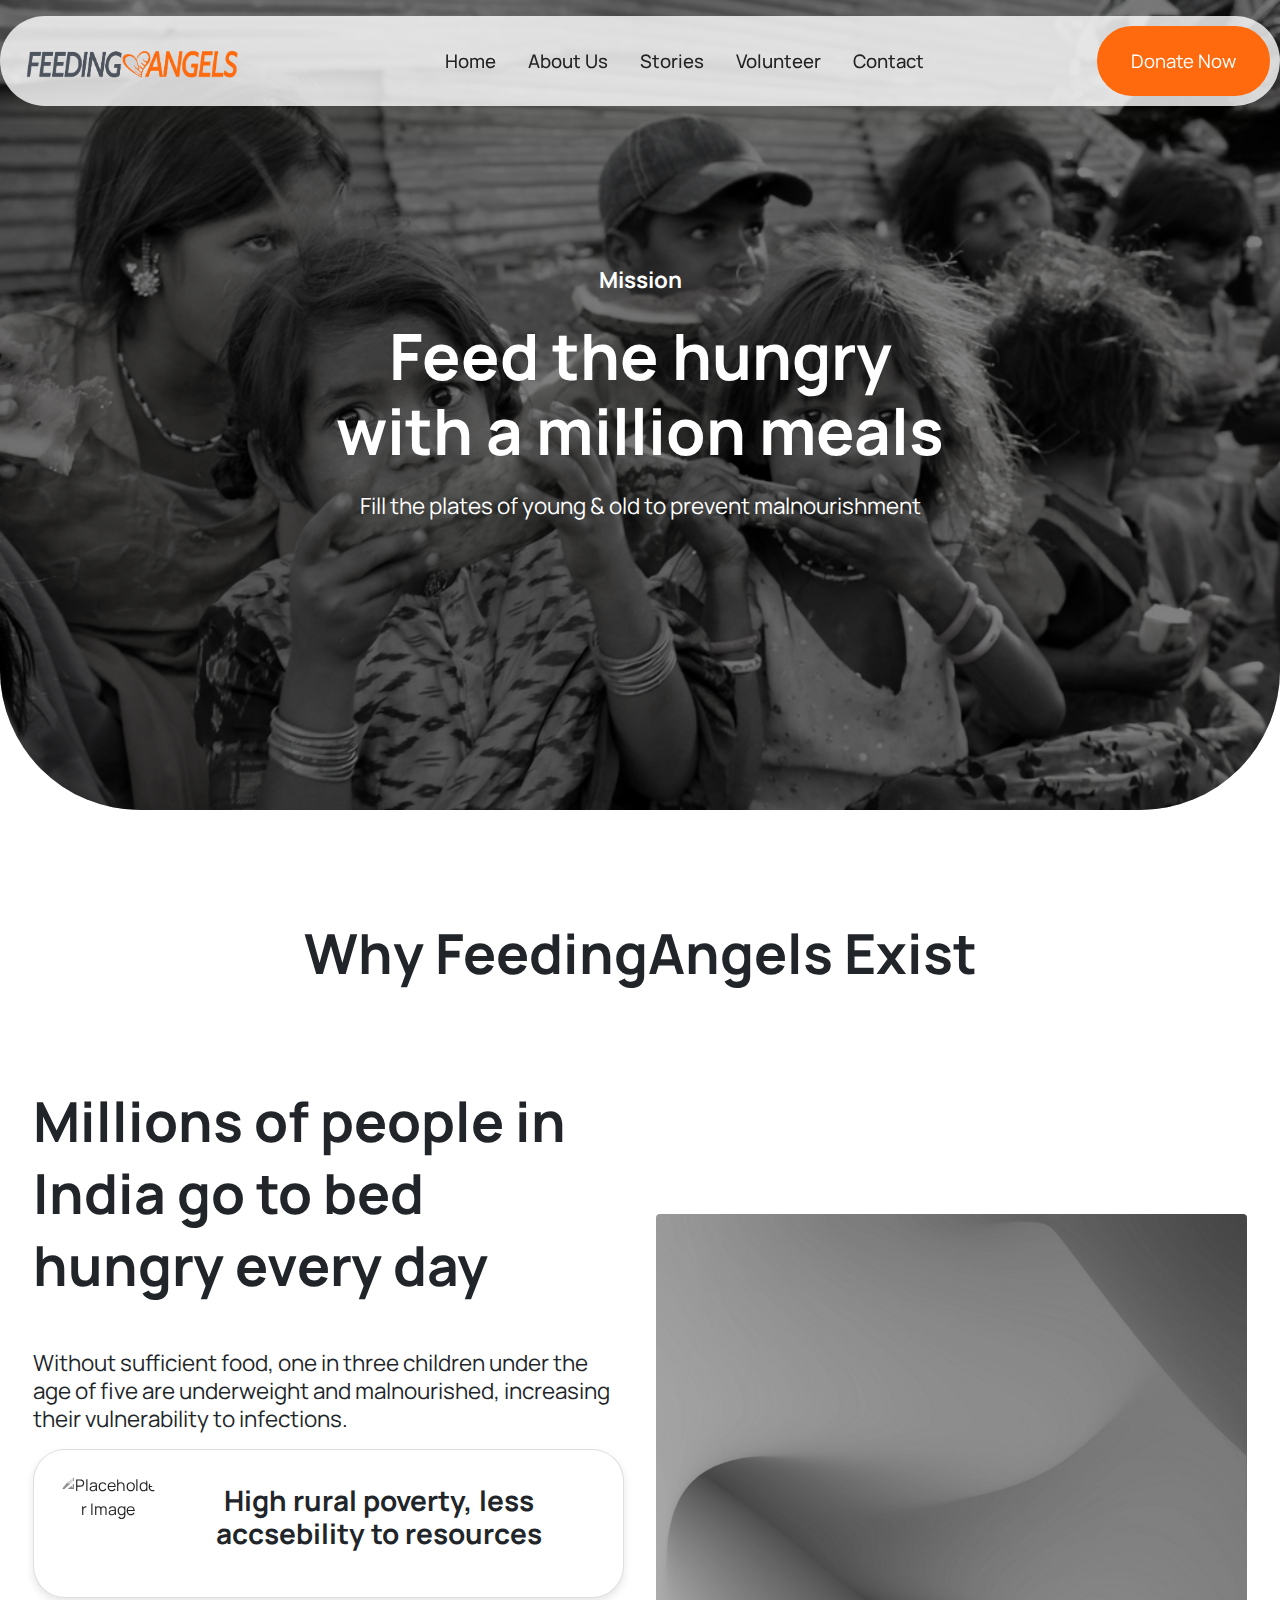
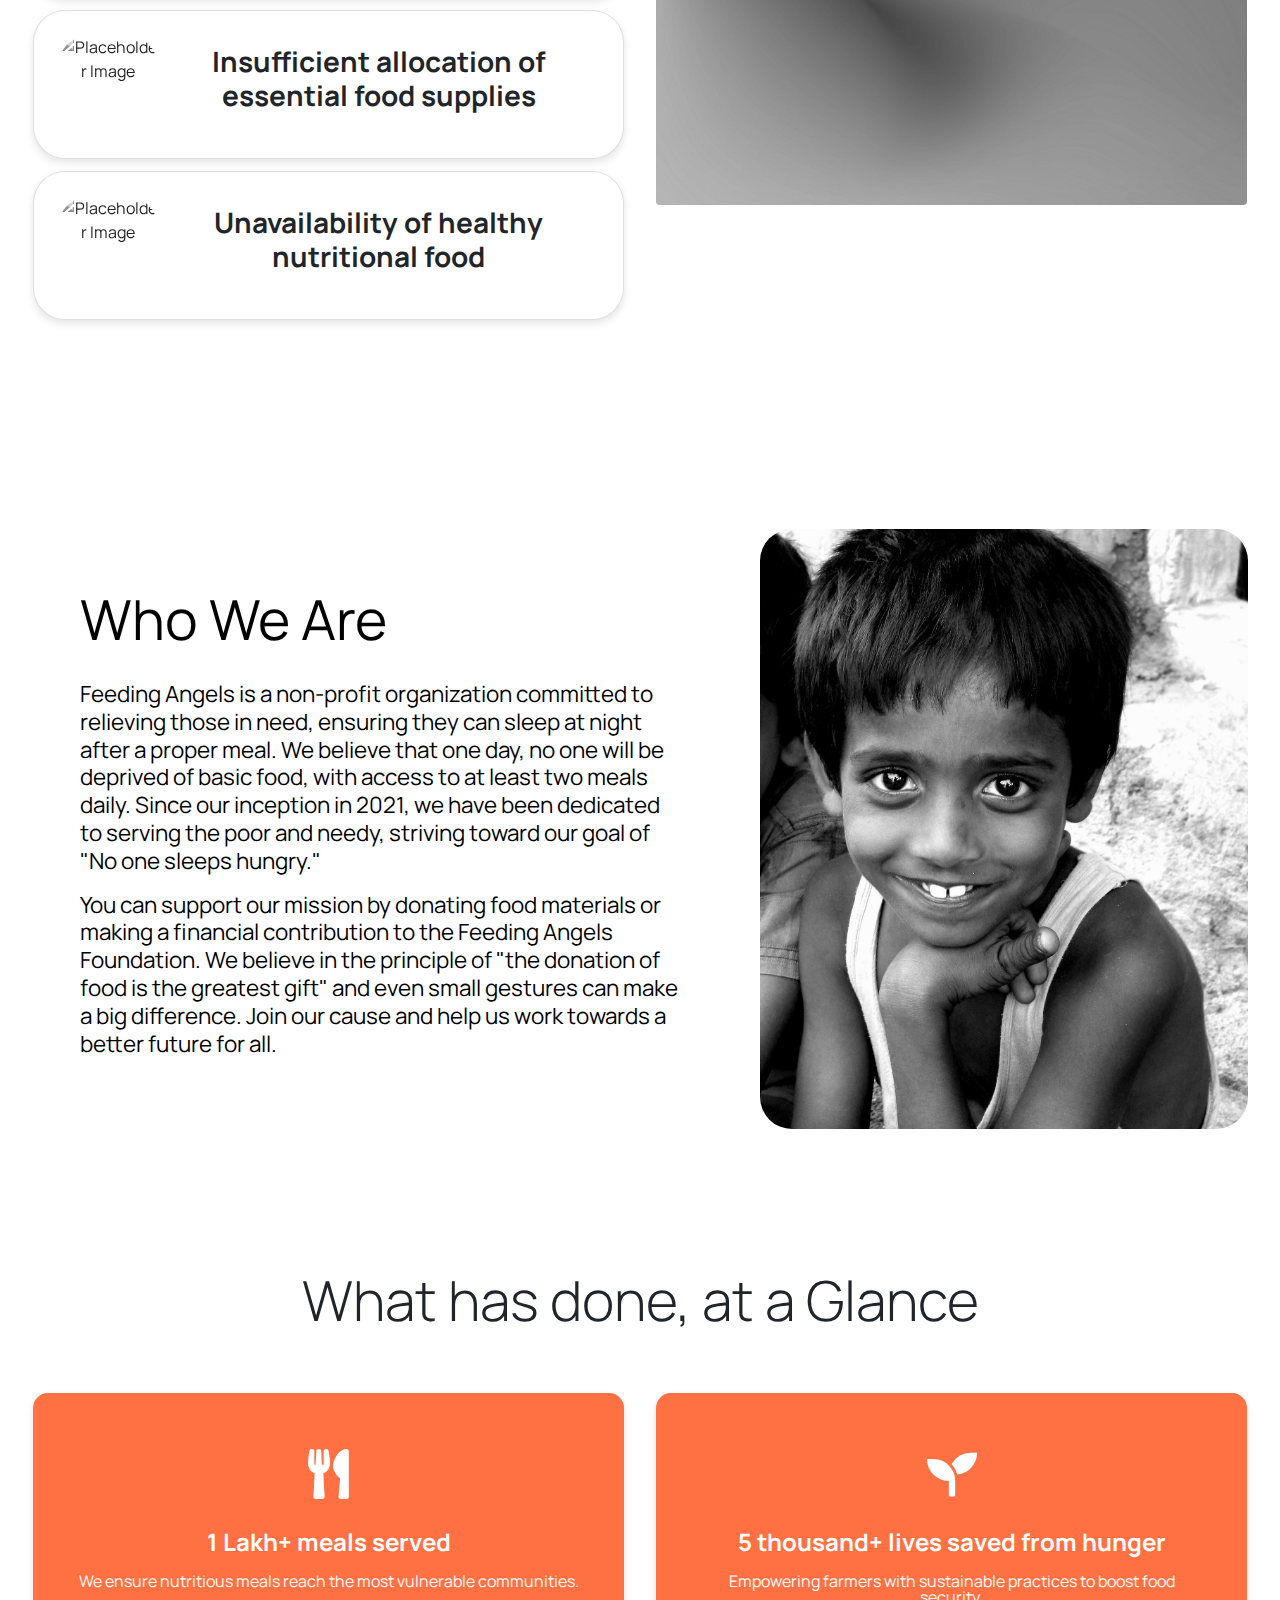
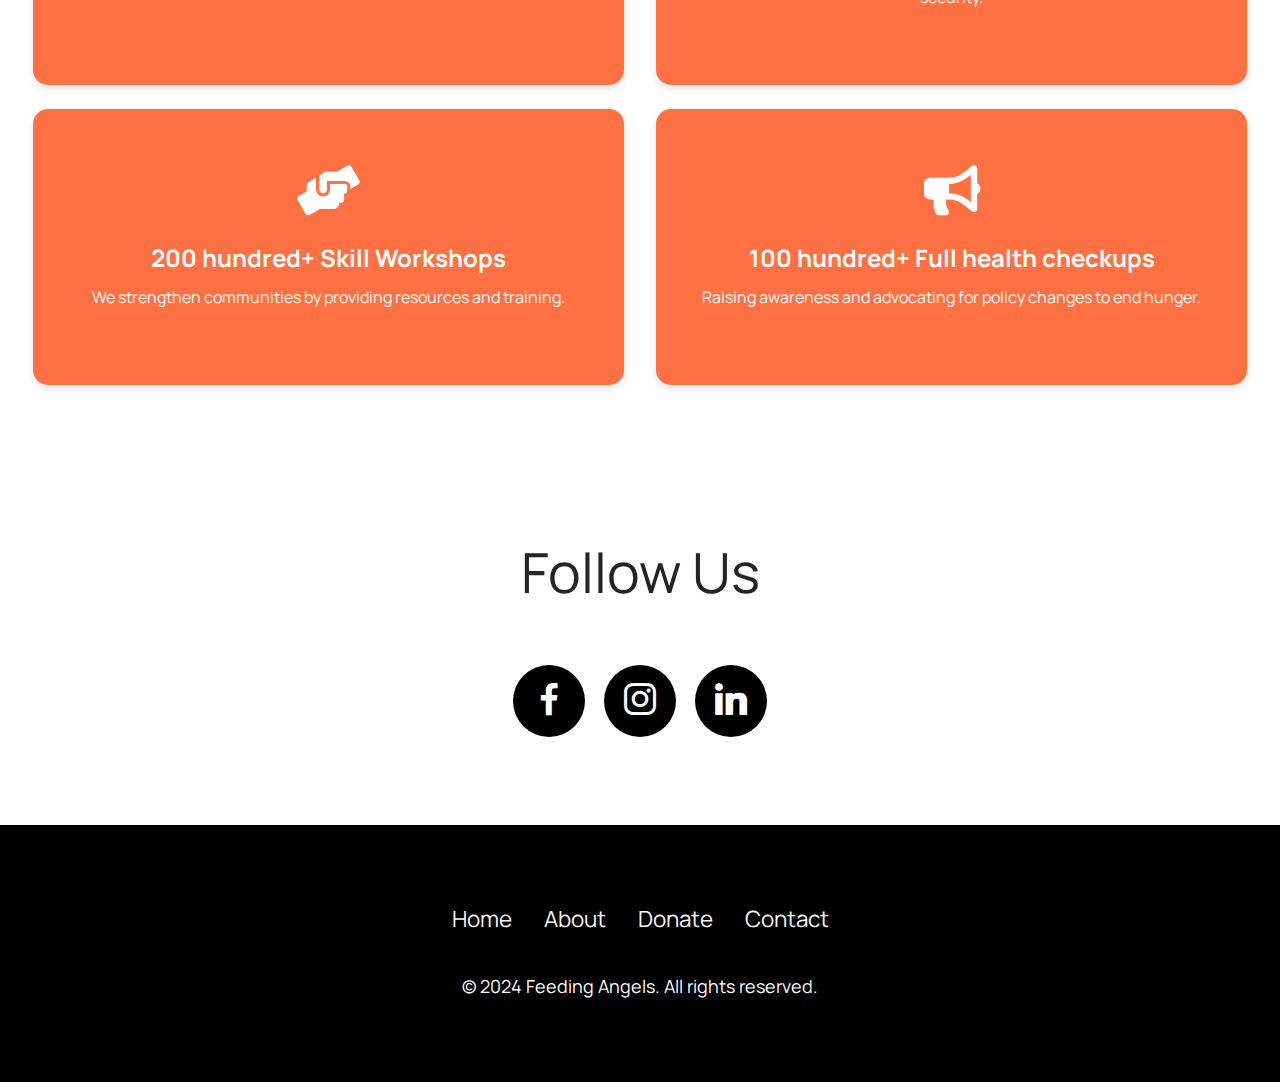
==== aboutUs.html @ 2d764c53 "about update" ====
<!DOCTYPE html>
<html lang="en">

    <head>
        <!-- Site made with Mobirise Website Builder v5.9.18, https://mobirise.com -->
        <!-- Google tag (gtag.js) -->
        <script async src="https://www.googletagmanager.com/gtag/js?id=G-FSYLL3VL5E"></script>
        <script>
            window.dataLayer = window.dataLayer || [];
            function gtag() { dataLayer.push(arguments); }
            gtag('js', new Date());

            gtag('config', 'G-FSYLL3VL5E');
        </script>
        <meta charset="UTF-8">
        <meta http-equiv="X-UA-Compatible" content="IE=edge">
        <meta name="generator" content="Mobirise v5.9.18, mobirise.com">
        <meta name="viewport" content="width=device-width, initial-scale=1, minimum-scale=1">
        <link rel="shortcut icon" href="/assets/images/feedingangels_favicon.png" type="image/x-icon">
        <meta name="description"
            content="This donation website aims to inspire generosity and support for various causes. Join us in making a difference today!">


        <title>Feeding Angels</title>
        <link rel="stylesheet" href="add_style.css">
        <link rel="stylesheet" href="card_style.css">
        <link rel="stylesheet" href="aboutus-card.css">
        <link rel="stylesheet" href="assets/web/assets/mobirise-icons2/mobirise2.css">
        <link rel="stylesheet" href="assets/bootstrap/css/bootstrap.min.css">
        <link rel="stylesheet" href="assets/bootstrap/css/bootstrap-grid.min.css">
        <link rel="stylesheet" href="assets/bootstrap/css/bootstrap-reboot.min.css">
        <link rel="stylesheet" href="assets/parallax/jarallax.css">
        <link rel="stylesheet" href="assets/dropdown/css/style.css">
        <link rel="stylesheet" href="assets/socicon/css/styles.css">
        <link rel="stylesheet" href="assets/theme/css/style.css">
        <link rel="stylesheet" href="https://stackpath.bootstrapcdn.com/bootstrap/4.5.2/css/bootstrap.min.css">
        <!-- Font Awesome -->
        <link rel="stylesheet" href="https://cdnjs.cloudflare.com/ajax/libs/font-awesome/5.15.4/css/all.min.css">
        <!-- Custom CSS -->
        <link rel="stylesheet" href="styles.css">
        <link rel="preload"
            href="https://fonts.googleapis.com/css2?family=Manrope:wght@400;700&display=swap&display=swap" as="style"
            onload="this.onload=null;this.rel='stylesheet'">
        <noscript>
            <link rel="stylesheet"
                href="https://fonts.googleapis.com/css2?family=Manrope:wght@400;700&display=swap&display=swap">
        </noscript>
        <link rel="preload" as="style" href="assets/mobirise/css/mbr-additional.css?v=CbYWJf">
        <link rel="stylesheet" href="assets/mobirise/css/mbr-additional.css?v=CbYWJf" type="text/css">


        <script async src="https://tally.so/widgets/embed.js"></script>

    </head>

    <body>
        <section data-bs-version="5.1" class="menu menu2 cid-uj8blj3BvL" once="menu" id="menu-5-uj8blj3BvL">


            <nav class="navbar navbar-dropdown navbar-fixed-top navbar-expand-lg">
                <div class="container">
                    <div class="navbar-brand">
                        <span class="navbar-logo">
                            <a href="https://#">
                                <img src="/assets/images/logo.png" class="spec" alt="feeding angels logo"
                                    style="height: 4.4rem;">
                            </a>
                        </span>
                        <!-- <span class="navbar-caption-wrap"><a class="navbar-caption text-black display-4"
                                href="https://#">Feeding <br /> Angels</a></span> -->
                    </div>
                    <button class="navbar-toggler" type="button" data-toggle="collapse" data-bs-toggle="collapse"
                        data-target="#navbarSupportedContent" data-bs-target="#navbarSupportedContent"
                        aria-controls="navbarNavAltMarkup" aria-expanded="false" aria-label="Toggle navigation">
                        <div class="hamburger">
                            <span></span>
                            <span></span>
                            <span></span>
                            <span></span>
                        </div>
                    </button>
                    <div class="collapse navbar-collapse" id="navbarSupportedContent">
                        <ul class="navbar-nav nav-dropdown" data-app-modern-menu="true">
                            <li class="nav-item">
                                <a class="nav-link link text-black display-4" href="/index.html">Home</a>
                            </li>
                            <!-- <li class="nav-item">
                                <a class="nav-link link text-black display-4" href="/work.html"
                                    aria-expanded="false">Our
                                    Work</a>
                            </li> -->
                            <li class="nav-item">
                                <a class="nav-link link text-black display-4" href="/aboutUs.html">About Us</a>
                            </li>
                            <li class="nav-item">
                                <a class="nav-link link text-black display-4"
                                    href="https://blog.feedingangels.charity/">Stories</a>
                            </li>
                            <li class="nav-item">
                                <a class="nav-link link text-black display-4" href="/aboutUs.html">Volunteer</a>
                            </li>
                            <li class="nav-item">
                                <a class="nav-link link text-black display-4"
                                    href="https://forms.gle/1QYcP984jRXG6igA8">Contact</a>
                            </li>
                        </ul>

                        <div class="navbar-buttons mbr-section-btn">
                            <a class="btn btn-primary display-4" data-tally-open="3ELkbo" data-tally-layout="modal"
                                data-tally-hide-title="1" data-tally-emoji-animation="none" href="https://#">Donate
                                Now</a>
                        </div>
                    </div>
                </div>
            </nav>
        </section>


        <section data-bs-version="5.1"
            class="header18 cid-uj8bljdBwY mbr-fullscreen greyscale aboutus-bottom align-items-center"
            id="hero-16-uj8bljdBwY">


            <div class="mbr-overlay aboutus-bottom" style="opacity: 0.5; background-color: rgb(0, 0, 0);"></div>
            <div class="container-fluid">
                <div class="row ">
                    <div class="content-wrap col-12 col-md-12">
                        <h3 class="mbr-section-title  mb-4 display-5"><strong> Mission
                            </strong></h3>
                        <h1 class="mbr-section-title mbr-fonts-style mbr-white mb-4 display-1 fw-bold">Feed the hungry
                            <br>
                            with a million meals</h1>

                        <!-- <p class="mbr-fonts-style mbr-text mbr-white mb-4 display-5" id="hero-p">In a world of
                            abundance, no one should go hungry. We are on a mission to end hunger in India, one meal at
                            a time. Through innovative solutions and unwavering commitment, we're turning the tide on
                            food insecurity, ensuring that every child, every family, and every community has access to
                            the nourishment they need to thrive. </p> -->
                        <p class="mbr-fonts-style mbr-text mbr-white mb-4 display-5"> Fill the plates of young & old to
                            prevent malnourishment
                            <!-- <strong>— beacuse every Smile matters.</strong> -->
                        </p>
                        <!-- <div class="mbr-section-btn">
                            <a class="btn btn-white-outline display-7" href="https://tally.so/r/3ELkbo">Give Smile</a>
                        </div> -->
                    </div>
                </div>
            </div>
        </section>


        <section>

            <div class="container my-5">
                <!-- First Section: Text on the left, Image on the right -->
                <div class="row align-items-center mb-5 space">
                    <h2 class="mbr-section-title mbr-font-style mb-4 display-2 fw-bold text-center mb-5 pb-5">Why
                        FeedingAngels Exist</h2>
                    <div class="col-md-6">
                        <h3 class=" mb-4 display-2 fw-bold"> Millions of people in India go to bed hungry every day
                        </h3>
                        <br>
                        <p class="mbr-text mbr-fonts-style mb-3 display-5">Without sufficient food, one in three
                            children under the age of five are underweight and malnourished, increasing their
                            vulnerability to infections.</p>
                        <div class="card" id="card-cont">
                            <div class="card-img-wrapper">
                                <img src="https://via.placeholder.com/80" class="card-img" alt="Placeholder Image">
                            </div>
                            <div class="card-body">
                                <h3 class="card-title">High rural poverty, less accsebility to resources</h3>
                            </div>
                        </div>
                        <div class="card" id="card-cont">
                            <div class="card-img-wrapper">
                                <img src="https://via.placeholder.com/80" class="card-img" alt="Placeholder Image">
                            </div>
                            <div class="card-body">
                                <h3 class="card-title">Insufficient allocation of essential food supplies</h3>
                            </div>
                        </div>
                        <div class="card" id="card-cont">
                            <div class="card-img-wrapper">
                                <img src="https://via.placeholder.com/80" class="card-img" alt="Placeholder Image">
                            </div>
                            <div class="card-body">
                                <h3 class="card-title">Unavailability of healthy nutritional food</h3>
                            </div>
                        </div>
                    </div>
                    <div class="col-md-6 text-center" id="w3w2rq2">
                        <img src="assets/images/background1.jpg" class="img-fluid rounded" alt="Placeholder Image">
                    </div>
                </div>
                
                <!-- Second Section: Image on the left, Text on the right 
                <div class="row align-items-center">
                    <div class="col-md-6 text-center">
                        <img src="https://via.placeholder.com/400x300" class="img-fluid rounded"
                            alt="Placeholder Image">
                    </div>
                    <div class="col-md-6">
                        <h2 class="mbr-section-title mbr-fonts-style mb-4 display-2">Vision</h2>
                        <p class="mbr-text mbr-fonts-style mb-3 display-5">Lorem ipsum dolor sit amet, consectetur
                            adipiscing elit. Phasellus imperdiet, nulla et dictum interdum.</p>
                    </div>
                </div> -->
            </div>


        </section>


        <section data-bs-version="5.1" class="article05 cid-uj8blje7QF" id="about-us-5-uj8blje7QF">





            <div class="container">
                <div class="row justify-content-center align-items-center">
                    <div class="col-12">
                        <div class="card-wrapper">
                            <div class="row">
                                <div class="col-12 col-md-12 col-lg-5 image-wrapper">
                                    <img class="w-100" src="assets/images/4560573319_f1a1e.jpeg"
                                        alt="feeding angels images_asset">
                                </div>
                                <div class="col-12 col-lg col-md-12">
                                    <div class="text-wrapper align-left">
                                        <h1 class="mbr-section-title mbr-fonts-style mb-4 display-2">
                                            <strong>Who We Are</strong>
                                        </h1>
                                        <!-- <h3><Strong>Lorem ipsum dolor sit amet consectetur adipisicing elit. Tempore,
                                                soluta!</Strong></h3><br> -->
                                        <p class="mbr-text mbr-fonts-style mb-3 display-5">Feeding Angels is a
                                            non-profit organization committed to relieving those in need, ensuring they
                                            can sleep at night after a proper meal. We believe that one day, no one will
                                            be deprived of basic food, with access to at least two meals daily. Since
                                            our inception in 2021, we have been dedicated to serving the poor and needy,
                                            striving toward our goal of "No one sleeps hungry."</p>
                                        <p class="mbr-text mbr-fonts-style mb-3 display-5" id="dis-non">You can support
                                            our mission by donating food materials or making a financial contribution to
                                            the Feeding Angels Foundation. We believe in the principle of "the donation
                                            of food is the greatest gift" and even small gestures can make a big
                                            difference. Join our cause and help us work towards a better future for all.
                                        </p>
                                        <!-- <p class="mbr-text mbr-fonts-style display-7">So, if you’re tired of scrolling
                                            through boring websites and want to be part of something exciting, you’ve
                                            come to the right place. Let’s make some noise and show the world that
                                            together, we can create a symphony of change!</p> -->

                                    </div>
                                </div>
                            </div>
                        </div>
                    </div>
                </div>
            </div>
        </section>

        <section>
            <div class="container my-5">
                <div class="row justify-content-center">
                    <h2 class="mbr-section-title mbr-fonts-style  pb-5 text-center display-2">What has done, at a Glance
                    </h2>
                    <div class="col-lg-6 mb-4">
                        <div class="custom-card card-1 p-4">
                            <div class="card-body text-center" id="card-coerf">
                                <div class="card-icon mb-3">
                                    <i class="fas fa-utensils"></i>
                                </div>
                                <h5 class="card-heading">1 Lakh+ meals served</h5>
                                <p>We ensure nutritious meals reach the most vulnerable communities.</p>
                            </div>
                        </div>
                    </div>

                    <div class="col-lg-6 mb-4">
                        <div class="custom-card card-2 p-4">
                            <div class="card-body text-center" id="card-coerf">
                                <div class="card-icon mb-3">
                                    <i class="fas fa-seedling"></i>
                                </div>
                                <h5 class="card-heading">5 thousand+ lives saved from hunger</h5>
                                <p>Empowering farmers with sustainable practices to boost food security.</p>
                            </div>
                        </div>
                    </div>

                    <div class="col-lg-6 mb-4">
                        <div class="custom-card card-3 p-4">
                            <div class="card-body text-center" id="card-coerf">
                                <div class="card-icon mb-3">
                                    <i class="fas fa-hands-helping"></i>
                                </div>
                                <h5 class="card-heading">200 hundred+ Skill Workshops</h5>
                                <p>We strengthen communities by providing resources and training.</p>
                            </div>
                        </div>
                    </div>

                    <div class="col-lg-6 mb-4">
                        <div class="custom-card card-4 p-4">
                            <div class="card-body text-center" id="card-coerf">
                                <div class="card-icon mb-3">
                                    <i class="fas fa-bullhorn"></i>
                                </div>
                                <h5 class="card-heading">100 hundred+ Full health checkups</h5>
                                <p>Raising awareness and advocating for policy changes to end hunger.</p>
                            </div>
                        </div>
                    </div>
                </div>
            </div>

            <section data-bs-version="5.1" class="social4 cid-uj8bljiGAL" id="follow-us-1-uj8bljiGAL">




                <div class="container">
                    <div class="media-container-row">
                        <div class="col-12">
                            <h3 class="mbr-section-title align-center mb-5 mbr-fonts-style display-2">
                                <strong>Follow Us</strong>
                            </h3>
                            <div class="social-list align-center">
                                <a class="iconfont-wrapper bg-facebook m-2 " target="_blank"
                                    href="https://www.facebook.com/people/Feeding-Angels/61563910408817/">
                                    <span class="socicon-facebook socicon"></span>
                                </a>
                                <a class="iconfont-wrapper bg-instagram m-2" href="https://www.instagram.com/feedingangels.charity/" target="_blank">
                                    <span class="socicon-instagram socicon"></span>
                                </a>
                                <a class="iconfont-wrapper bg-instagram m-2" href="https://www.linkedin.com/company/feedingangels" target="_blank">
                                    <span class="socicon-linkedin socicon"></span>
                                </a>

                                <!-- 
                                <a class="iconfont-wrapper bg-tiktok m-2" href="https://#" target="_blank">
                                    <span class="socicon-tiktok socicon"></span>
                                </a> -->


                            </div>
                        </div>
                    </div>
                </div>
            </section>

            <section data-bs-version="5.1" class="footer3 cid-uj8bljjbpI" once="footers" id="footer-6-uj8bljjbpI">





                <div class="container">
                    <div class="row">
                        <div class="row-links">
                            <ul class="header-menu">




                                <li class="header-menu-item mbr-fonts-style display-5">
                                    <a href="#" class="text-white">Home</a>
                                </li>
                                <li class="header-menu-item mbr-fonts-style display-5">
                                    <a href="#" class="text-white">About</a>
                                </li>
                                <li class="header-menu-item mbr-fonts-style display-5">
                                    <a href="https://tally.so/r/3ELkbo" class="text-white">Donate</a>
                                </li>
                                <li class="header-menu-item mbr-fonts-style display-5">
                                    <a href="mailto:contact@feedingangels.charity" class="text-white">Contact</a>
                                </li>
                            </ul>
                        </div>


                        <div class="col-12 mt-4">
                            <p class="mbr-fonts-style copyright display-7">© 2024 Feeding Angels. All rights reserved.
                            </p>
                        </div>
                    </div>
                </div>
            </section>

        </section>
        <script src="https://code.jquery.com/jquery-3.5.1.slim.min.js"></script>
        <script src="https://cdn.jsdelivr.net/npm/@popperjs/core@2.9.3/dist/umd/popper.min.js"></script>
        <script src="https://stackpath.bootstrapcdn.com/bootstrap/4.5.2/js/bootstrap.min.js"></script>
    </body>

</html>
---- add_style.css ----
#hero-16-uj8bljdBwY {
    background-image: url(assets/images/bg-grey.jpg);
    background-position: center;
    background-repeat: no-repeat;
    background-size: cover;
    /* background-position-x: -180px; */
}

.cid-uj8bljdBwY .mbr-section-title {
    color: #ffffff !important;
    font-size: 4rem;
    /* text-shadow: 2px 0 #fff, -2px 0 #fff, 0 2px #fff, 0 -2px #fff,
        1px 1px #fff, -1px -1px #fff, 1px -1px #fff, -1px 1px #fff; */
}

#hero-p {
    line-height: 1.4;
    font-size: 1.2rem !important;
}

.fvui75 {
    /* border-bottom: 2px solid #fe6a0d ; */
    position: relative;
}


.fvui75:after {
    content: "";
    background: #fe6a0d;
    position: absolute;
    bottom: 24px;
    left: -18px;
    height: 70%;
    width: 6px;
}



.display-5 {
    font-size: 1.4rem !important;
    line-height: 1.24 !important;
}

.display-7 {
    font-size: 1.124rem !important;
}

#btn-style {
    align-items: flex-start;
}

#btn-style .btn {
    padding: 0.6rem 2.4rem !important;

}

img:not(.spec) {
    filter: grayscale(100%) !important;
}


#hero-16-uj8bljdBwY * h1> :not(.spec) {
    color: #fe6a0d !important;
}

div.para-txt p {

    line-height: 1.6 !important;
}

.para-txt>div {
    border: 2px solid #fe6a0d;
    border-radius: 24px;
    padding: 34px 22px;
    /* box-shadow: 4px 4px 5px gray; */
    box-shadow: rgba(227, 227, 227, 0.729) 5px 5px, 5px 5px;
}

.para-txt {
    gap: 12px;
}


.change-left {
    flex-direction: column-reverse;
}

.space {
    padding: 60px 0;
}


.cid-uj8blje2Qz img,
.cid-uj8blje2Qz .item-img {
    /* height: 280px !important; */
    /* border-radius: 12px !important; */
}

.bg-instagram,
.bg-facebook {
    background-color: #000 !important;
}


body {
    /* background-color: #fe690da6 !important; */
}

.cid-uj8bljhbyN .card-wrapper {
    background: #fff !important;
}

.aboutus-bottom {
    border-radius: 0 0 140px 140px !important;
    min-height: 90dvh !important;
}

.cid-uj8bljhbyN {
    background-image: url('/assets/images/fff523dab0\ \(1\).jpg') !important;
}

@media screen and (max-width: 600px) {
    #hero-16-uj8bljdBwY {
        background-position-x: -180px !important;
    }

    #hero-p,
    #dis-non {
        display: none;
    }

    .cid-uj8bljdBwY .mbr-section-title {
        line-height: 1.2;
        font-size: 2.4rem;
    }

    .aboutus-bottom {
        border-radius: 0 0 40px 40px !important;
        min-height: 80vh !important;
    }
}
---- card_style.css ----
/* Custom Styles for the Cards */
.custom-card {
    border-radius: 15px;
    box-shadow: 0 4px 8px rgba(0, 0, 0, 0.1);
    transition: transform 0.3s ease-in-out;
    color: white;
    height: 100%;
}

.custom-card:hover {
    transform: translateY(-10px);
}

.card-icon {
    font-size: 50px;
    color: white;
}

.card-heading {
    font-size: 1.5rem;
    font-weight: bold;
    margin-bottom: 1rem;
}

/* Stronger pastel variations */
.card-1,
.card-2,
.card-3,
.card-4 {
    background-color: #ff7043;
    /* Stronger pastel orange */
}

.card-1:hover,
.card-2:hover,
.card-3:hover,
.card-4:hover {
    background-color: #f77e5a;
}

/* .card-2 {
    background-color: #ff8a65; 
}

.card-3 {
    background-color: #ffab91; 
}

.card-4 {
    background-color: #ffccbc; 
} */

p {
    margin-bottom: 0;
    font-size: 1rem;
}

/* Responsive Design */
@media (max-width: 1440px) {
    .custom-card {
        margin-bottom: 20px;
    }
}

@media (max-width: 768px) {
    .custom-card {
        padding: 3rem;
    }

    .card-icon {
        font-size: 40px;
    }

    .card-heading {
        font-size: 1.25rem;
    }

    p {
        font-size: 0.9rem;
    }
}
---- aboutus-card.css ----
*{
    padding: 0; 
}
.card-container {
    margin: 30px 0;
}

#w3w2rq2 > img{

    height: auto;

}

.card {
    /* border: 1px solid #ddd; */
    /* border-radius: 4px; */
    overflow: hidden;
    box-shadow: 0 4px 8px rgba(0, 0, 0, 0.1);
    text-align: center;
    padding: 14px 24px !important;
    margin: 12px 0;

}

#card-cont{
    display: flex;
    flex-direction: row;
    align-items: center;
}

.card-img-wrapper {
    display: flex;
    justify-content: center;
    align-items: center;
    height: 100px;
    width: 100px;
    margin: 0 auto;
    
}

.card-img {
    height: 100px;
    width: 100px;
    object-fit: contain;

}

.card-body:not(#card-coerf) {
    width: 70%;
    /* padding: 15px; */
}

.card-title {
    font-weight: bold;
}

@media (max-width: 768px) {
    .card-body{
        width: 100%;
    }

    #card-cont{
        flex-direction: column;
    }
}
---- assets/web/assets/mobirise-icons2/mobirise2.css ----
@font-face {
  font-family: 'Moririse2';
  font-display: swap;
  src:  url('mobirise2.eot?f2bix4');
  src:  url('mobirise2.eot?f2bix4#iefix') format('embedded-opentype'),
    url('mobirise2.ttf?f2bix4') format('truetype'),
    url('mobirise2.woff?f2bix4') format('woff'),
    url('mobirise2.svg?f2bix4#mobirise2') format('svg');
  font-weight: normal;
  font-style: normal;
}

[class^="mobi-"], [class*=" mobi-"] {
  /* use !important to prevent issues with browser extensions that change fonts */
  font-family: 'Moririse2' !important;
  speak: none;
  font-style: normal;
  font-weight: normal;
  font-variant: normal;
  text-transform: none;
  line-height: 1;

  /* Better Font Rendering =========== */
  -webkit-font-smoothing: antialiased;
  -moz-osx-font-smoothing: grayscale;
}

.mobi-mbri-add-submenu:before {
  content: "\e900";
}
.mobi-mbri-alert:before {
  content: "\e901";
}
.mobi-mbri-align-center:before {
  content: "\e902";
}
.mobi-mbri-align-justify:before {
  content: "\e903";
}
.mobi-mbri-align-left:before {
  content: "\e904";
}
.mobi-mbri-align-right:before {
  content: "\e905";
}
.mobi-mbri-android:before {
  content: "\e906";
}
.mobi-mbri-apple:before {
  content: "\e907";
}
.mobi-mbri-arrow-down:before {
  content: "\e908";
}
.mobi-mbri-arrow-next:before {
  content: "\e909";
}
.mobi-mbri-arrow-prev:before {
  content: "\e90a";
}
.mobi-mbri-arrow-up:before {
  content: "\e90b";
}
.mobi-mbri-bold:before {
  content: "\e90c";
}
.mobi-mbri-bookmark:before {
  content: "\e90d";
}
.mobi-mbri-bootstrap:before {
  content: "\e90e";
}
.mobi-mbri-briefcase:before {
  content: "\e90f";
}
.mobi-mbri-browse:before {
  content: "\e910";
}
.mobi-mbri-bulleted-list:before {
  content: "\e911";
}
.mobi-mbri-calendar:before {
  content: "\e912";
}
.mobi-mbri-camera:before {
  content: "\e913";
}
.mobi-mbri-cart-add:before {
  content: "\e914";
}
.mobi-mbri-cart-full:before {
  content: "\e915";
}
.mobi-mbri-cash:before {
  content: "\e916";
}
.mobi-mbri-change-style:before {
  content: "\e917";
}
.mobi-mbri-chat:before {
  content: "\e918";
}
.mobi-mbri-clock:before {
  content: "\e919";
}
.mobi-mbri-close:before {
  content: "\e91a";
}
.mobi-mbri-cloud:before {
  content: "\e91b";
}
.mobi-mbri-code:before {
  content: "\e91c";
}
.mobi-mbri-contact-form:before {
  content: "\e91d";
}
.mobi-mbri-credit-card:before {
  content: "\e91e";
}
.mobi-mbri-cursor-click:before {
  content: "\e91f";
}
.mobi-mbri-cust-feedback:before {
  content: "\e920";
}
.mobi-mbri-database:before {
  content: "\e921";
}
.mobi-mbri-delivery:before {
  content: "\e922";
}
.mobi-mbri-desktop:before {
  content: "\e923";
}
.mobi-mbri-devices:before {
  content: "\e924";
}
.mobi-mbri-down:before {
  content: "\e925";
}
.mobi-mbri-download-2:before {
  content: "\e926";
}
.mobi-mbri-download:before {
  content: "\e927";
}
.mobi-mbri-drag-n-drop-2:before {
  content: "\e928";
}
.mobi-mbri-drag-n-drop:before {
  content: "\e929";
}
.mobi-mbri-edit-2:before {
  content: "\e92a";
}
.mobi-mbri-edit:before {
  content: "\e92b";
}
.mobi-mbri-error:before {
  content: "\e92c";
}
.mobi-mbri-extension:before {
  content: "\e92d";
}
.mobi-mbri-features:before {
  content: "\e92e";
}
.mobi-mbri-file:before {
  content: "\e92f";
}
.mobi-mbri-flag:before {
  content: "\e930";
}
.mobi-mbri-folder:before {
  content: "\e931";
}
.mobi-mbri-gift:before {
  content: "\e932";
}
.mobi-mbri-github:before {
  content: "\e933";
}
.mobi-mbri-globe-2:before {
  content: "\e934";
}
.mobi-mbri-globe:before {
  content: "\e935";
}
.mobi-mbri-growing-chart:before {
  content: "\e936";
}
.mobi-mbri-hearth:before {
  content: "\e937";
}
.mobi-mbri-help:before {
  content: "\e938";
}
.mobi-mbri-home:before {
  content: "\e939";
}
.mobi-mbri-hot-cup:before {
  content: "\e93a";
}
.mobi-mbri-idea:before {
  content: "\e93b";
}
.mobi-mbri-image-gallery:before {
  content: "\e93c";
}
.mobi-mbri-image-slider:before {
  content: "\e93d";
}
.mobi-mbri-info:before {
  content: "\e93e";
}
.mobi-mbri-italic:before {
  content: "\e93f";
}
.mobi-mbri-key:before {
  content: "\e940";
}
.mobi-mbri-laptop:before {
  content: "\e941";
}
.mobi-mbri-layers:before {
  content: "\e942";
}
.mobi-mbri-left-right:before {
  content: "\e943";
}
.mobi-mbri-left:before {
  content: "\e944";
}
.mobi-mbri-letter:before {
  content: "\e945";
}
.mobi-mbri-like:before {
  content: "\e946";
}
.mobi-mbri-link:before {
  content: "\e947";
}
.mobi-mbri-lock:before {
  content: "\e948";
}
.mobi-mbri-login:before {
  content: "\e949";
}
.mobi-mbri-logout:before {
  content: "\e94a";
}
.mobi-mbri-magic-stick:before {
  content: "\e94b";
}
.mobi-mbri-map-pin:before {
  content: "\e94c";
}
.mobi-mbri-menu:before {
  content: "\e94d";
}
.mobi-mbri-mobile-2:before {
  content: "\e94e";
}
.mobi-mbri-mobile-horizontal:before {
  content: "\e94f";
}
.mobi-mbri-mobile:before {
  content: "\e950";
}
.mobi-mbri-mobirise:before {
  content: "\e951";
}
.mobi-mbri-more-horizontal:before {
  content: "\e952";
}
.mobi-mbri-more-vertical:before {
  content: "\e953";
}
.mobi-mbri-music:before {
  content: "\e954";
}
.mobi-mbri-new-file:before {
  content: "\e955";
}
.mobi-mbri-numbered-list:before {
  content: "\e956";
}
.mobi-mbri-opened-folder:before {
  content: "\e957";
}
.mobi-mbri-pages:before {
  content: "\e958";
}
.mobi-mbri-paper-plane:before {
  content: "\e959";
}
.mobi-mbri-paperclip:before {
  content: "\e95a";
}
.mobi-mbri-phone:before {
  content: "\e95b";
}
.mobi-mbri-photo:before {
  content: "\e95c";
}
.mobi-mbri-photos:before {
  content: "\e95d";
}
.mobi-mbri-pin:before {
  content: "\e95e";
}
.mobi-mbri-play:before {
  content: "\e95f";
}
.mobi-mbri-plus:before {
  content: "\e960";
}
.mobi-mbri-preview:before {
  content: "\e961";
}
.mobi-mbri-print:before {
  content: "\e962";
}
.mobi-mbri-protect:before {
  content: "\e963";
}
.mobi-mbri-question:before {
  content: "\e964";
}
.mobi-mbri-quote-left:before {
  content: "\e965";
}
.mobi-mbri-quote-right:before {
  content: "\e966";
}
.mobi-mbri-redo:before {
  content: "\e967";
}
.mobi-mbri-refresh:before {
  content: "\e968";
}
.mobi-mbri-responsive-2:before {
  content: "\e969";
}
.mobi-mbri-responsive:before {
  content: "\e96a";
}
.mobi-mbri-right:before {
  content: "\e96b";
}
.mobi-mbri-rocket:before {
  content: "\e96c";
}
.mobi-mbri-sad-face:before {
  content: "\e96d";
}
.mobi-mbri-sale:before {
  content: "\e96e";
}
.mobi-mbri-save:before {
  content: "\e96f";
}
.mobi-mbri-search:before {
  content: "\e970";
}
.mobi-mbri-setting-2:before {
  content: "\e971";
}
.mobi-mbri-setting-3:before {
  content: "\e972";
}
.mobi-mbri-setting:before {
  content: "\e973";
}
.mobi-mbri-share:before {
  content: "\e974";
}
.mobi-mbri-shopping-bag:before {
  content: "\e975";
}
.mobi-mbri-shopping-basket:before {
  content: "\e976";
}
.mobi-mbri-shopping-cart:before {
  content: "\e977";
}
.mobi-mbri-sites:before {
  content: "\e978";
}
.mobi-mbri-smile-face:before {
  content: "\e979";
}
.mobi-mbri-speed:before {
  content: "\e97a";
}
.mobi-mbri-star:before {
  content: "\e97b";
}
.mobi-mbri-success:before {
  content: "\e97c";
}
.mobi-mbri-sun:before {
  content: "\e97d";
}
.mobi-mbri-sun2:before {
  content: "\e97e";
}
.mobi-mbri-tablet-vertical:before {
  content: "\e97f";
}
.mobi-mbri-tablet:before {
  content: "\e980";
}
.mobi-mbri-target:before {
  content: "\e981";
}
.mobi-mbri-timer:before {
  content: "\e982";
}
.mobi-mbri-to-ftp:before {
  content: "\e983";
}
.mobi-mbri-to-local-drive:before {
  content: "\e984";
}
.mobi-mbri-touch-swipe:before {
  content: "\e985";
}
.mobi-mbri-touch:before {
  content: "\e986";
}
.mobi-mbri-trash:before {
  content: "\e987";
}
.mobi-mbri-underline:before {
  content: "\e988";
}
.mobi-mbri-undo:before {
  content: "\e989";
}
.mobi-mbri-unlink:before {
  content: "\e98a";
}
.mobi-mbri-unlock:before {
  content: "\e98b";
}
.mobi-mbri-up-down:before {
  content: "\e98c";
}
.mobi-mbri-up:before {
  content: "\e98d";
}
.mobi-mbri-update:before {
  content: "\e98e";
}
.mobi-mbri-upload-2:before {
  content: "\e98f";
}
.mobi-mbri-upload:before {
  content: "\e990";
}
.mobi-mbri-user-2:before {
  content: "\e991";
}
.mobi-mbri-user:before {
  content: "\e992";
}
.mobi-mbri-users:before {
  content: "\e993";
}
.mobi-mbri-video-play:before {
  content: "\e994";
}
.mobi-mbri-video:before {
  content: "\e995";
}
.mobi-mbri-watch:before {
  content: "\e996";
}
.mobi-mbri-website-theme-2:before {
  content: "\e997";
}
.mobi-mbri-website-theme:before {
  content: "\e998";
}
.mobi-mbri-wifi:before {
  content: "\e999";
}
.mobi-mbri-windows:before {
  content: "\e99a";
}
.mobi-mbri-zoom-in:before {
  content: "\e99b";
}
.mobi-mbri-zoom-out:before {
  content: "\e99c";
}
---- assets/parallax/jarallax.css ----
.jarallax {
    position: relative;
    z-index: 0;
}
.jarallax > .jarallax-img {
    position: absolute;
    object-fit: cover;
    /* support for plugin https://github.com/bfred-it/object-fit-images */
    font-family: 'object-fit: cover;';
    top: 0;
    left: 0;
    width: 100%;
    height: 100%;
    z-index: -1;
}
---- assets/dropdown/css/style.css ----
.navbar-dropdown {
  left: 0;
  padding: 0;
  position: absolute;
  right: 0;
  top: 0;
  transition: all 0.45s ease;
  z-index: 1030;
  background: #282828;
}

.navbar-dropdown .navbar-logo {
  margin-right: 0.8rem;
  transition: margin 0.3s ease-in-out;
  vertical-align: middle;
}

.navbar-dropdown .navbar-logo img {
  height: 3.125rem;
  transition: all 0.3s ease-in-out;
}

.navbar-dropdown .navbar-logo.mbr-iconfont {
  font-size: 3.125rem;
  line-height: 3.125rem;
}

.navbar-dropdown .navbar-caption {
  font-weight: 700;
  white-space: normal;
  vertical-align: -4px;
  line-height: 3.125rem !important;
}

.navbar-dropdown .navbar-caption,
.navbar-dropdown .navbar-caption:hover {
  color: inherit;
  text-decoration: none;
}

.navbar-dropdown .mbr-iconfont+.navbar-caption {
  vertical-align: -1px;
}

.navbar-dropdown.navbar-fixed-top {
  position: fixed;
}

.navbar-dropdown .navbar-brand span {
  vertical-align: -4px;
}

.navbar-dropdown.bg-color.transparent {
  background: none;
}

.navbar-dropdown.navbar-short .navbar-brand {
  padding: 0.625rem 0;
}

.navbar-dropdown.navbar-short .navbar-brand span {
  vertical-align: -1px;
}

.navbar-dropdown.navbar-short .navbar-caption {
  line-height: 2.375rem !important;
  vertical-align: -2px;
}

.navbar-dropdown.navbar-short .navbar-logo {
  margin-right: 0.5rem;
}

.navbar-dropdown.navbar-short .navbar-logo img {
  height: 2.375rem;
}

.navbar-dropdown.navbar-short .navbar-logo.mbr-iconfont {
  font-size: 2.375rem;
  line-height: 2.375rem;
}

.navbar-dropdown.navbar-short .mbr-table-cell {
  height: 3.625rem;
}

.navbar-dropdown .navbar-close {
  left: 0.6875rem;
  position: fixed;
  top: 0.75rem;
  z-index: 1000;
}

.navbar-dropdown .hamburger-icon {
  content: "";
  display: inline-block;
  vertical-align: middle;
  width: 16px;
  -webkit-box-shadow: 0 -6px 0 1px #282828, 0 0 0 1px #282828, 0 6px 0 1px #282828;
  -moz-box-shadow: 0 -6px 0 1px #282828, 0 0 0 1px #282828, 0 6px 0 1px #282828;
  box-shadow: 0 -6px 0 1px #282828, 0 0 0 1px #282828, 0 6px 0 1px #282828;
}

.dropdown-menu .dropdown-toggle[data-toggle="dropdown-submenu"]::after {
  border-bottom: 0.35em solid transparent;
  border-left: 0.35em solid;
  border-right: 0;
  border-top: 0.35em solid transparent;
  margin-left: 0.3rem;
}

.dropdown-menu .dropdown-item:focus {
  outline: 0;
}

.nav-dropdown {
  font-size: 0.75rem;
  font-weight: 500;
  height: auto !important;
}

.nav-dropdown .nav-btn {
  padding-left: 1rem;
}

.nav-dropdown .link {
  margin: .667em 1.667em;
  font-weight: 500;
  padding: 0;
  transition: color .2s ease-in-out;
}

.nav-dropdown .link.dropdown-toggle {
  margin-right: 2.583em;
}

.nav-dropdown .link.dropdown-toggle::after {
  margin-left: .25rem;
  border-top: 0.35em solid;
  border-right: 0.35em solid transparent;
  border-left: 0.35em solid transparent;
  border-bottom: 0;
}

.nav-dropdown .link.dropdown-toggle[aria-expanded="true"] {
  margin: 0;
  padding: 0.667em 3.263em 0.667em 1.667em;
}

.nav-dropdown .link::after,
.nav-dropdown .dropdown-item::after {
  color: inherit;
}

.nav-dropdown .btn {
  font-size: 0.75rem;
  font-weight: 700;
  letter-spacing: 0;
  margin-bottom: 0;
  padding-left: 1.25rem;
  padding-right: 1.25rem;
}

.nav-dropdown .dropdown-menu {
  border-radius: 0;
  border: 0;
  left: 0;
  margin: 0;
  padding-bottom: 1.25rem;
  padding-top: 1.25rem;
  position: relative;
}

.nav-dropdown .dropdown-submenu {
  margin-left: 0.125rem;
  top: 0;
}

.nav-dropdown .dropdown-item {
  font-weight: 500;
  line-height: 2;
  padding: 0.3846em 4.615em 0.3846em 1.5385em;
  position: relative;
  transition: color .2s ease-in-out, background-color .2s ease-in-out;
}

.nav-dropdown .dropdown-item::after {
  margin-top: -0.3077em;
  position: absolute;
  right: 1.1538em;
  top: 50%;
}

.nav-dropdown .dropdown-item:focus,
.nav-dropdown .dropdown-item:hover {
  background: none;
}

@media (max-width: 767px) {
  .nav-dropdown.navbar-toggleable-sm {
    bottom: 0;
    display: none;
    left: 0;
    overflow-x: hidden;
    position: fixed;
    top: 0;
    transform: translateX(-100%);
    -ms-transform: translateX(-100%);
    -webkit-transform: translateX(-100%);
    width: 18.75rem;
    z-index: 999;
  }
}

.nav-dropdown.navbar-toggleable-xl {
  bottom: 0;
  display: none;
  left: 0;
  overflow-x: hidden;
  position: fixed;
  top: 0;
  transform: translateX(-100%);
  -ms-transform: translateX(-100%);
  -webkit-transform: translateX(-100%);
  width: 18.75rem;
  z-index: 999;
}

.nav-dropdown-sm {
  display: block !important;
  overflow-x: hidden;
  overflow: auto;
  padding-top: 3.875rem;
}

.nav-dropdown-sm::after {
  content: "";
  display: block;
  height: 3rem;
  width: 100%;
}

.nav-dropdown-sm.collapse.in~.navbar-close {
  display: block !important;
}

.nav-dropdown-sm.collapsing,
.nav-dropdown-sm.collapse.in {
  transform: translateX(0);
  -ms-transform: translateX(0);
  -webkit-transform: translateX(0);
  transition: all 0.25s ease-out;
  -webkit-transition: all 0.25s ease-out;
  background: #282828;
}

.nav-dropdown-sm.collapsing[aria-expanded="false"] {
  transform: translateX(-100%);
  -ms-transform: translateX(-100%);
  -webkit-transform: translateX(-100%);
}

.nav-dropdown-sm .nav-item {
  display: block;
  margin-left: 0 !important;
  padding-left: 0;
}

.nav-dropdown-sm .link,
.nav-dropdown-sm .dropdown-item {
  border-top: 1px dotted rgba(255, 255, 255, 0.1);
  font-size: 0.8125rem;
  line-height: 1.6;
  margin: 0 !important;
  padding: 0.875rem 2.4rem 0.875rem 1.5625rem !important;
  position: relative;
  white-space: normal;
}

.nav-dropdown-sm .link:focus,
.nav-dropdown-sm .link:hover,
.nav-dropdown-sm .dropdown-item:focus,
.nav-dropdown-sm .dropdown-item:hover {
  background: rgba(0, 0, 0, 0.2) !important;
  color: #c0a375;
}

.nav-dropdown-sm .nav-btn {
  position: relative;
  padding: 1.5625rem 1.5625rem 0 1.5625rem;
}

.nav-dropdown-sm .nav-btn::before {
  border-top: 1px dotted rgba(255, 255, 255, 0.1);
  content: "";
  left: 0;
  position: absolute;
  top: 0;
  width: 100%;
}

.nav-dropdown-sm .nav-btn+.nav-btn {
  padding-top: 0.625rem;
}

.nav-dropdown-sm .nav-btn+.nav-btn::before {
  display: none;
}

.nav-dropdown-sm .btn {
  padding: 0.625rem 0;
}

.nav-dropdown-sm .dropdown-toggle[data-toggle="dropdown-submenu"]::after {
  margin-left: .25rem;
  border-top: 0.35em solid;
  border-right: 0.35em solid transparent;
  border-left: 0.35em solid transparent;
  border-bottom: 0;
}

.nav-dropdown-sm .dropdown-toggle[data-toggle="dropdown-submenu"][aria-expanded="true"]::after {
  border-top: 0;
  border-right: 0.35em solid transparent;
  border-left: 0.35em solid transparent;
  border-bottom: 0.35em solid;
}

.nav-dropdown-sm .dropdown-menu {
  margin: 0;
  padding: 0;
  position: relative;
  top: 0;
  left: 0;
  width: 100%;
  border: 0;
  float: none;
  border-radius: 0;
  background: none;
}

.nav-dropdown-sm .dropdown-submenu {
  left: 100%;
  margin-left: 0.125rem;
  margin-top: -1.25rem;
  top: 0;
}

.navbar-toggleable-sm .nav-dropdown .dropdown-menu {
  position: absolute;
}

.navbar-toggleable-sm .nav-dropdown .dropdown-submenu {
  left: 100%;
  margin-left: 0.125rem;
  margin-top: -1.25rem;
  top: 0;
}

.navbar-toggleable-sm.opened .nav-dropdown .dropdown-menu {
  position: relative;
}

.navbar-toggleable-sm.opened .nav-dropdown .dropdown-submenu {
  left: 0;
  margin-left: 00rem;
  margin-top: 0rem;
  top: 0;
}

.is-builder .nav-dropdown.collapsing {
  transition: none !important;
}
---- assets/socicon/css/styles.css ----
@charset "UTF-8";

@font-face {
  font-family: 'Socicon';
  src:  url('../fonts/socicon.eot');
  src:  url('../fonts/socicon.eot?#iefix') format('embedded-opentype'),
    url('../fonts/socicon.woff2') format('woff2'),
    url('../fonts/socicon.ttf') format('truetype'),
    url('../fonts/socicon.woff') format('woff'),
    url('../fonts/socicon.svg#socicon') format('svg');
  font-weight: normal;
  font-style: normal;
  font-display: swap;
}

[data-icon]:before {
  font-family: "socicon" !important;
  content: attr(data-icon);
  font-style: normal !important;
  font-weight: normal !important;
  font-variant: normal !important;
  text-transform: none !important;
  speak: none;
  line-height: 1;
  -webkit-font-smoothing: antialiased;
  -moz-osx-font-smoothing: grayscale;
}

[class^="socicon-"], [class*=" socicon-"] {
  /* use !important to prevent issues with browser extensions that change fonts */
  font-family: 'Socicon' !important;
  speak: none;
  font-style: normal;
  font-weight: normal;
  font-variant: normal;
  text-transform: none;
  line-height: 1;

  /* Better Font Rendering =========== */
  -webkit-font-smoothing: antialiased;
  -moz-osx-font-smoothing: grayscale;
}

.socicon-500px:before {
  content: "\e000";
}
.socicon-8tracks:before {
  content: "\e001";
}
.socicon-airbnb:before {
  content: "\e002";
}
.socicon-alliance:before {
  content: "\e003";
}
.socicon-amazon:before {
  content: "\e004";
}
.socicon-amplement:before {
  content: "\e005";
}
.socicon-android:before {
  content: "\e006";
}
.socicon-angellist:before {
  content: "\e007";
}
.socicon-apple:before {
  content: "\e008";
}
.socicon-appnet:before {
  content: "\e009";
}
.socicon-baidu:before {
  content: "\e00a";
}
.socicon-bandcamp:before {
  content: "\e00b";
}
.socicon-battlenet:before {
  content: "\e00c";
}
.socicon-mixer:before {
  content: "\e00d";
}
.socicon-bebee:before {
  content: "\e00e";
}
.socicon-bebo:before {
  content: "\e00f";
}
.socicon-behance:before {
  content: "\e010";
}
.socicon-blizzard:before {
  content: "\e011";
}
.socicon-blogger:before {
  content: "\e012";
}
.socicon-buffer:before {
  content: "\e013";
}
.socicon-chrome:before {
  content: "\e014";
}
.socicon-coderwall:before {
  content: "\e015";
}
.socicon-curse:before {
  content: "\e016";
}
.socicon-dailymotion:before {
  content: "\e017";
}
.socicon-deezer:before {
  content: "\e018";
}
.socicon-delicious:before {
  content: "\e019";
}
.socicon-deviantart:before {
  content: "\e01a";
}
.socicon-diablo:before {
  content: "\e01b";
}
.socicon-digg:before {
  content: "\e01c";
}
.socicon-discord:before {
  content: "\e01d";
}
.socicon-disqus:before {
  content: "\e01e";
}
.socicon-douban:before {
  content: "\e01f";
}
.socicon-draugiem:before {
  content: "\e020";
}
.socicon-dribbble:before {
  content: "\e021";
}
.socicon-drupal:before {
  content: "\e022";
}
.socicon-ebay:before {
  content: "\e023";
}
.socicon-ello:before {
  content: "\e024";
}
.socicon-endomodo:before {
  content: "\e025";
}
.socicon-envato:before {
  content: "\e026";
}
.socicon-etsy:before {
  content: "\e027";
}
.socicon-facebook:before {
  content: "\e028";
}
.socicon-feedburner:before {
  content: "\e029";
}
.socicon-filmweb:before {
  content: "\e02a";
}
.socicon-firefox:before {
  content: "\e02b";
}
.socicon-flattr:before {
  content: "\e02c";
}
.socicon-flickr:before {
  content: "\e02d";
}
.socicon-formulr:before {
  content: "\e02e";
}
.socicon-forrst:before {
  content: "\e02f";
}
.socicon-foursquare:before {
  content: "\e030";
}
.socicon-friendfeed:before {
  content: "\e031";
}
.socicon-github:before {
  content: "\e032";
}
.socicon-goodreads:before {
  content: "\e033";
}
.socicon-google:before {
  content: "\e034";
}
.socicon-googlescholar:before {
  content: "\e035";
}
.socicon-googlegroups:before {
  content: "\e036";
}
.socicon-googlephotos:before {
  content: "\e037";
}
.socicon-googleplus:before {
  content: "\e038";
}
.socicon-grooveshark:before {
  content: "\e039";
}
.socicon-hackerrank:before {
  content: "\e03a";
}
.socicon-hearthstone:before {
  content: "\e03b";
}
.socicon-hellocoton:before {
  content: "\e03c";
}
.socicon-heroes:before {
  content: "\e03d";
}
.socicon-smashcast:before {
  content: "\e03e";
}
.socicon-horde:before {
  content: "\e03f";
}
.socicon-houzz:before {
  content: "\e040";
}
.socicon-icq:before {
  content: "\e041";
}
.socicon-identica:before {
  content: "\e042";
}
.socicon-imdb:before {
  content: "\e043";
}
.socicon-instagram:before {
  content: "\e044";
}
.socicon-issuu:before {
  content: "\e045";
}
.socicon-istock:before {
  content: "\e046";
}
.socicon-itunes:before {
  content: "\e047";
}
.socicon-keybase:before {
  content: "\e048";
}
.socicon-lanyrd:before {
  content: "\e049";
}
.socicon-lastfm:before {
  content: "\e04a";
}
.socicon-line:before {
  content: "\e04b";
}
.socicon-linkedin:before {
  content: "\e04c";
}
.socicon-livejournal:before {
  content: "\e04d";
}
.socicon-lyft:before {
  content: "\e04e";
}
.socicon-macos:before {
  content: "\e04f";
}
.socicon-mail:before {
  content: "\e050";
}
.socicon-medium:before {
  content: "\e051";
}
.socicon-meetup:before {
  content: "\e052";
}
.socicon-mixcloud:before {
  content: "\e053";
}
.socicon-modelmayhem:before {
  content: "\e054";
}
.socicon-mumble:before {
  content: "\e055";
}
.socicon-myspace:before {
  content: "\e056";
}
.socicon-newsvine:before {
  content: "\e057";
}
.socicon-nintendo:before {
  content: "\e058";
}
.socicon-npm:before {
  content: "\e059";
}
.socicon-odnoklassniki:before {
  content: "\e05a";
}
.socicon-openid:before {
  content: "\e05b";
}
.socicon-opera:before {
  content: "\e05c";
}
.socicon-outlook:before {
  content: "\e05d";
}
.socicon-overwatch:before {
  content: "\e05e";
}
.socicon-patreon:before {
  content: "\e05f";
}
.socicon-paypal:before {
  content: "\e060";
}
.socicon-periscope:before {
  content: "\e061";
}
.socicon-persona:before {
  content: "\e062";
}
.socicon-pinterest:before {
  content: "\e063";
}
.socicon-play:before {
  content: "\e064";
}
.socicon-player:before {
  content: "\e065";
}
.socicon-playstation:before {
  content: "\e066";
}
.socicon-pocket:before {
  content: "\e067";
}
.socicon-qq:before {
  content: "\e068";
}
.socicon-quora:before {
  content: "\e069";
}
.socicon-raidcall:before {
  content: "\e06a";
}
.socicon-ravelry:before {
  content: "\e06b";
}
.socicon-reddit:before {
  content: "\e06c";
}
.socicon-renren:before {
  content: "\e06d";
}
.socicon-researchgate:before {
  content: "\e06e";
}
.socicon-residentadvisor:before {
  content: "\e06f";
}
.socicon-reverbnation:before {
  content: "\e070";
}
.socicon-rss:before {
  content: "\e071";
}
.socicon-sharethis:before {
  content: "\e072";
}
.socicon-skype:before {
  content: "\e073";
}
.socicon-slideshare:before {
  content: "\e074";
}
.socicon-smugmug:before {
  content: "\e075";
}
.socicon-snapchat:before {
  content: "\e076";
}
.socicon-songkick:before {
  content: "\e077";
}
.socicon-soundcloud:before {
  content: "\e078";
}
.socicon-spotify:before {
  content: "\e079";
}
.socicon-stackexchange:before {
  content: "\e07a";
}
.socicon-stackoverflow:before {
  content: "\e07b";
}
.socicon-starcraft:before {
  content: "\e07c";
}
.socicon-stayfriends:before {
  content: "\e07d";
}
.socicon-steam:before {
  content: "\e07e";
}
.socicon-storehouse:before {
  content: "\e07f";
}
.socicon-strava:before {
  content: "\e080";
}
.socicon-streamjar:before {
  content: "\e081";
}
.socicon-stumbleupon:before {
  content: "\e082";
}
.socicon-swarm:before {
  content: "\e083";
}
.socicon-teamspeak:before {
  content: "\e084";
}
.socicon-teamviewer:before {
  content: "\e085";
}
.socicon-technorati:before {
  content: "\e086";
}
.socicon-telegram:before {
  content: "\e087";
}
.socicon-tripadvisor:before {
  content: "\e088";
}
.socicon-tripit:before {
  content: "\e089";
}
.socicon-triplej:before {
  content: "\e08a";
}
.socicon-tumblr:before {
  content: "\e08b";
}
.socicon-twitch:before {
  content: "\e08c";
}
.socicon-twitter:before {
  content: "\e08d";
}
.socicon-uber:before {
  content: "\e08e";
}
.socicon-ventrilo:before {
  content: "\e08f";
}
.socicon-viadeo:before {
  content: "\e090";
}
.socicon-viber:before {
  content: "\e091";
}
.socicon-viewbug:before {
  content: "\e092";
}
.socicon-vimeo:before {
  content: "\e093";
}
.socicon-vine:before {
  content: "\e094";
}
.socicon-vkontakte:before {
  content: "\e095";
}
.socicon-warcraft:before {
  content: "\e096";
}
.socicon-wechat:before {
  content: "\e097";
}
.socicon-weibo:before {
  content: "\e098";
}
.socicon-whatsapp:before {
  content: "\e099";
}
.socicon-wikipedia:before {
  content: "\e09a";
}
.socicon-windows:before {
  content: "\e09b";
}
.socicon-wordpress:before {
  content: "\e09c";
}
.socicon-wykop:before {
  content: "\e09d";
}
.socicon-xbox:before {
  content: "\e09e";
}
.socicon-xing:before {
  content: "\e09f";
}
.socicon-yahoo:before {
  content: "\e0a0";
}
.socicon-yammer:before {
  content: "\e0a1";
}
.socicon-yandex:before {
  content: "\e0a2";
}
.socicon-yelp:before {
  content: "\e0a3";
}
.socicon-younow:before {
  content: "\e0a4";
}
.socicon-youtube:before {
  content: "\e0a5";
}
.socicon-zapier:before {
  content: "\e0a6";
}
.socicon-zerply:before {
  content: "\e0a7";
}
.socicon-zomato:before {
  content: "\e0a8";
}
.socicon-zynga:before {
  content: "\e0a9";
}
.socicon-spreadshirt:before {
  content: "\e901";
}
.socicon-gamejolt:before {
  content: "\e902";
}
.socicon-trello:before {
  content: "\e903";
}
.socicon-tunein:before {
  content: "\e904";
}
.socicon-bloglovin:before {
  content: "\e905";
}
.socicon-gamewisp:before {
  content: "\e906";
}
.socicon-messenger:before {
  content: "\e907";
}
.socicon-pandora:before {
  content: "\e908";
}
.socicon-augment:before {
  content: "\e909";
}
.socicon-bitbucket:before {
  content: "\e90a";
}
.socicon-fyuse:before {
  content: "\e90b";
}
.socicon-yt-gaming:before {
  content: "\e90c";
}
.socicon-sketchfab:before {
  content: "\e90d";
}
.socicon-mobcrush:before {
  content: "\e90e";
}
.socicon-microsoft:before {
  content: "\e90f";
}
.socicon-realtor:before {
  content: "\e910";
}
.socicon-tidal:before {
  content: "\e911";
}
.socicon-qobuz:before {
  content: "\e912";
}
.socicon-natgeo:before {
  content: "\e913";
}
.socicon-mastodon:before {
  content: "\e914";
}
.socicon-unsplash:before {
  content: "\e915";
}
.socicon-homeadvisor:before {
  content: "\e916";
}
.socicon-angieslist:before {
  content: "\e917";
}
.socicon-codepen:before {
  content: "\e918";
}
.socicon-slack:before {
  content: "\e919";
}
.socicon-openaigym:before {
  content: "\e91a";
}
.socicon-logmein:before {
  content: "\e91b";
}
.socicon-fiverr:before {
  content: "\e91c";
}
.socicon-gotomeeting:before {
  content: "\e91d";
}
.socicon-aliexpress:before {
  content: "\e91e";
}
.socicon-guru:before {
  content: "\e91f";
}
.socicon-appstore:before {
  content: "\e920";
}
.socicon-homes:before {
  content: "\e921";
}
.socicon-zoom:before {
  content: "\e922";
}
.socicon-alibaba:before {
  content: "\e923";
}
.socicon-craigslist:before {
  content: "\e924";
}
.socicon-wix:before {
  content: "\e925";
}
.socicon-redfin:before {
  content: "\e926";
}
.socicon-googlecalendar:before {
  content: "\e927";
}
.socicon-shopify:before {
  content: "\e928";
}
.socicon-freelancer:before {
  content: "\e929";
}
.socicon-seedrs:before {
  content: "\e92a";
}
.socicon-bing:before {
  content: "\e92b";
}
.socicon-doodle:before {
  content: "\e92c";
}
.socicon-bonanza:before {
  content: "\e92d";
}
.socicon-squarespace:before {
  content: "\e92e";
}
.socicon-toptal:before {
  content: "\e92f";
}
.socicon-gust:before {
  content: "\e930";
}
.socicon-ask:before {
  content: "\e931";
}
.socicon-trulia:before {
  content: "\e932";
}
.socicon-loomly:before {
  content: "\e933";
}
.socicon-ghost:before {
  content: "\e934";
}
.socicon-upwork:before {
  content: "\e935";
}
.socicon-fundable:before {
  content: "\e936";
}
.socicon-booking:before {
  content: "\e937";
}
.socicon-googlemaps:before {
  content: "\e938";
}
.socicon-zillow:before {
  content: "\e939";
}
.socicon-niconico:before {
  content: "\e93a";
}
.socicon-toneden:before {
  content: "\e93b";
}
.socicon-crunchbase:before {
  content: "\e93c";
}
.socicon-homefy:before {
  content: "\e93d";
}
.socicon-calendly:before {
  content: "\e93e";
}
.socicon-livemaster:before {
  content: "\e93f";
}
.socicon-udemy:before {
  content: "\e940";
}
.socicon-codered:before {
  content: "\e941";
}
.socicon-origin:before {
  content: "\e942";
}
.socicon-nextdoor:before {
  content: "\e943";
}
.socicon-portfolio:before {
  content: "\e944";
}
.socicon-instructables:before {
  content: "\e945";
}
.socicon-gitlab:before {
  content: "\e946";
}
.socicon-hackernews:before {
  content: "\e947";
}
.socicon-smashwords:before {
  content: "\e948";
}
.socicon-kobo:before {
  content: "\e949";
}
.socicon-bookbub:before {
  content: "\e94a";
}
.socicon-mailru:before {
  content: "\e94b";
}
.socicon-moddb:before {
  content: "\e94c";
}
.socicon-indiedb:before {
  content: "\e94d";
}
.socicon-traxsource:before {
  content: "\e94e";
}
.socicon-gamefor:before {
  content: "\e94f";
}
.socicon-pixiv:before {
  content: "\e950";
}
.socicon-myanimelist:before {
  content: "\e951";
}
.socicon-blackberry:before {
  content: "\e952";
}
.socicon-wickr:before {
  content: "\e953";
}
.socicon-spip:before {
  content: "\e954";
}
.socicon-napster:before {
  content: "\e955";
}
.socicon-beatport:before {
  content: "\e956";
}
.socicon-hackerone:before {
  content: "\e957";
}
.socicon-internet:before {
  content: "\e958";
}
.socicon-ubuntu:before {
  content: "\e959";
}
.socicon-artstation:before {
  content: "\e95a";
}
.socicon-invision:before {
  content: "\e95b";
}
.socicon-torial:before {
  content: "\e95c";
}
.socicon-collectorz:before {
  content: "\e95d";
}
.socicon-seenthis:before {
  content: "\e95e";
}
.socicon-googleplaymusic:before {
  content: "\e95f";
}
.socicon-debian:before {
  content: "\e960";
}
.socicon-filmfreeway:before {
  content: "\e961";
}
.socicon-gnome:before {
  content: "\e962";
}
.socicon-itchio:before {
  content: "\e963";
}
.socicon-jamendo:before {
  content: "\e964";
}
.socicon-mix:before {
  content: "\e965";
}
.socicon-sharepoint:before {
  content: "\e966";
}
.socicon-tinder:before {
  content: "\e967";
}
.socicon-windguru:before {
  content: "\e968";
}
.socicon-cdbaby:before {
  content: "\e969";
}
.socicon-elementaryos:before {
  content: "\e96a";
}
.socicon-stage32:before {
  content: "\e96b";
}
.socicon-tiktok:before {
  content: "\e96c";
}
.socicon-gitter:before {
  content: "\e96d";
}
.socicon-letterboxd:before {
  content: "\e96e";
}
.socicon-threema:before {
  content: "\e96f";
}
.socicon-splice:before {
  content: "\e970";
}
.socicon-metapop:before {
  content: "\e971";
}
.socicon-naver:before {
  content: "\e972";
}
.socicon-remote:before {
  content: "\e973";
}
.socicon-flipboard:before {
  content: "\e974";
}
.socicon-googlehangouts:before {
  content: "\e975";
}
.socicon-dlive:before {
  content: "\e976";
}
.socicon-vsco:before {
  content: "\e977";
}
.socicon-stitcher:before {
  content: "\e978";
}
.socicon-avvo:before {
  content: "\e979";
}
.socicon-redbubble:before {
  content: "\e97a";
}
.socicon-society6:before {
  content: "\e97b";
}
.socicon-zazzle:before {
  content: "\e97c";
}
.socicon-eitaa:before {
  content: "\e97d";
}
.socicon-soroush:before {
  content: "\e97e";
}
.socicon-bale:before {
  content: "\e97f";
}
---- assets/theme/css/style.css ----
@charset "UTF-8";
section {
  background-color: #ffffff;
}

body {
  font-style: normal;
  line-height: 1.5;
  font-weight: 400;
  color: #232323;
  position: relative;
}

button {
  background-color: transparent;
  border-color: transparent;
}

.embla__button,
.carousel-control {
  background-color: #edefea !important;
  opacity: 0.8 !important;
  color: #464845 !important;
  border-color: #edefea !important;
}

.carousel .close,
.modalWindow .close {
  background-color: #edefea !important;
  color: #464845 !important;
  border-color: #edefea !important;
  opacity: 0.8 !important;
}

.carousel .close:hover,
.modalWindow .close:hover {
  opacity: 1 !important;
}

.carousel-indicators li {
  background-color: #edefea !important;
  border: 2px solid #464845 !important;
}

.carousel-indicators li:hover,
.carousel-indicators li:active {
  opacity: 0.8 !important;
}

.embla__button:hover,
.carousel-control:hover {
  background-color: #edefea !important;
  opacity: 1 !important;
}

.modalWindow-video-container {
  height: 80%;
}

section,
.container,
.container-fluid {
  position: relative;
  word-wrap: break-word;
}

a.mbr-iconfont:hover {
  text-decoration: none;
}

.article .lead p,
.article .lead ul,
.article .lead ol,
.article .lead pre,
.article .lead blockquote {
  margin-bottom: 0;
}

a {
  font-style: normal;
  font-weight: 400;
  cursor: pointer;
}
a, a:hover {
  text-decoration: none;
}

.mbr-section-title {
  font-style: normal;
  line-height: 1.3;
}

.mbr-section-subtitle {
  line-height: 1.3;
}

.mbr-text {
  font-style: normal;
  line-height: 1.7;
}

h1,
h2,
h3,
h4,
h5,
h6,
.display-1,
.display-2,
.display-4,
.display-5,
.display-7,
span,
p,
a {
  line-height: 1;
  word-break: break-word;
  word-wrap: break-word;
  font-weight: 400;
}

b,
strong {
  font-weight: bold;
}

input:-webkit-autofill, input:-webkit-autofill:hover, input:-webkit-autofill:focus, input:-webkit-autofill:active {
  transition-delay: 9999s;
  -webkit-transition-property: background-color, color;
  transition-property: background-color, color;
}

textarea[type=hidden] {
  display: none;
}

section {
  background-position: 50% 50%;
  background-repeat: no-repeat;
  background-size: cover;
}
section .mbr-background-video,
section .mbr-background-video-preview {
  position: absolute;
  bottom: 0;
  left: 0;
  right: 0;
  top: 0;
}

.hidden {
  visibility: hidden;
}

.mbr-z-index20 {
  z-index: 20;
}

/*! Base colors */
.mbr-white {
  color: #ffffff;
}

.mbr-black {
  color: #111111;
}

.mbr-bg-white {
  background-color: #ffffff;
}

.mbr-bg-black {
  background-color: #000000;
}

/*! Text-aligns */
.align-left {
  text-align: left;
}

.align-center {
  text-align: center;
}

.align-right {
  text-align: right;
}

/*! Font-weight  */
.mbr-light {
  font-weight: 300;
}

.mbr-regular {
  font-weight: 400;
}

.mbr-semibold {
  font-weight: 500;
}

.mbr-bold {
  font-weight: 700;
}

/*! Media  */
.media-content {
  flex-basis: 100%;
}

.media-container-row {
  display: flex;
  flex-direction: row;
  flex-wrap: wrap;
  justify-content: center;
  align-content: center;
  align-items: start;
}
.media-container-row .media-size-item {
  width: 400px;
}

.media-container-column {
  display: flex;
  flex-direction: column;
  flex-wrap: wrap;
  justify-content: center;
  align-content: center;
  align-items: stretch;
}
.media-container-column > * {
  width: 100%;
}

@media (min-width: 992px) {
  .media-container-row {
    flex-wrap: nowrap;
  }
}
figure {
  margin-bottom: 0;
  overflow: hidden;
}

figure[mbr-media-size] {
  transition: width 0.1s;
}

img,
iframe {
  display: block;
  width: 100%;
}

.card {
  background-color: transparent;
  border: none;
}

.card-box {
  width: 100%;
}

.card-img {
  text-align: center;
  flex-shrink: 0;
  -webkit-flex-shrink: 0;
}

.media {
  max-width: 100%;
  margin: 0 auto;
}

.mbr-figure {
  align-self: center;
}

.media-container > div {
  max-width: 100%;
}

.mbr-figure img,
.card-img img {
  width: 100%;
}

@media (max-width: 991px) {
  .media-size-item {
    width: auto !important;
  }
  .media {
    width: auto;
  }
  .mbr-figure {
    width: 100% !important;
  }
}
/*! Buttons */
.mbr-section-btn {
  margin-left: -0.6rem;
  margin-right: -0.6rem;
  font-size: 0;
}

.btn {
  font-weight: 600;
  border-width: 1px;
  font-style: normal;
  margin: 0.6rem 0.6rem;
  white-space: normal;
  transition: all 0.2s ease-in-out;
  display: inline-flex;
  align-items: center;
  justify-content: center;
  word-break: break-word;
}

.btn-sm {
  font-weight: 600;
  letter-spacing: 0px;
  transition: all 0.3s ease-in-out;
}

.btn-md {
  font-weight: 600;
  letter-spacing: 0px;
  transition: all 0.3s ease-in-out;
}

.btn-lg {
  font-weight: 600;
  letter-spacing: 0px;
  transition: all 0.3s ease-in-out;
}

.btn-form {
  margin: 0;
}
.btn-form:hover {
  cursor: pointer;
}

nav .mbr-section-btn {
  margin-left: 0rem;
  margin-right: 0rem;
}

/*! Btn icon margin */
.btn .mbr-iconfont,
.btn.btn-sm .mbr-iconfont {
  order: 1;
  cursor: pointer;
  margin-left: 0.5rem;
  vertical-align: sub;
}

.btn.btn-md .mbr-iconfont,
.btn.btn-md .mbr-iconfont {
  margin-left: 0.8rem;
}

.mbr-regular {
  font-weight: 400;
}

.mbr-semibold {
  font-weight: 500;
}

.mbr-bold {
  font-weight: 700;
}

[type=submit] {
  -webkit-appearance: none;
}

/*! Full-screen */
.mbr-fullscreen .mbr-overlay {
  min-height: 100vh;
}

.mbr-fullscreen {
  display: flex;
  display: -moz-flex;
  display: -ms-flex;
  display: -o-flex;
  align-items: center;
  min-height: 100vh;
  padding-top: 3rem;
  padding-bottom: 3rem;
}

/*! Map */
.map {
  height: 25rem;
  position: relative;
}
.map iframe {
  width: 100%;
  height: 100%;
}

/*! Scroll to top arrow */
.mbr-arrow-up {
  bottom: 25px;
  right: 90px;
  position: fixed;
  text-align: right;
  z-index: 5000;
  color: #ffffff;
  font-size: 22px;
}

.mbr-arrow-up a {
  background: rgba(0, 0, 0, 0.2);
  border-radius: 50%;
  color: #fff;
  display: inline-block;
  height: 60px;
  width: 60px;
  border: 2px solid #fff;
  outline-style: none !important;
  position: relative;
  text-decoration: none;
  transition: all 0.3s ease-in-out;
  cursor: pointer;
  text-align: center;
}
.mbr-arrow-up a:hover {
  background-color: rgba(0, 0, 0, 0.4);
}
.mbr-arrow-up a i {
  line-height: 60px;
}

.mbr-arrow-up-icon {
  display: block;
  color: #fff;
}

.mbr-arrow-up-icon::before {
  content: "›";
  display: inline-block;
  font-family: serif;
  font-size: 22px;
  line-height: 1;
  font-style: normal;
  position: relative;
  top: 6px;
  left: -4px;
  transform: rotate(-90deg);
}

/*! Arrow Down */
.mbr-arrow {
  position: absolute;
  bottom: 45px;
  left: 50%;
  width: 60px;
  height: 60px;
  cursor: pointer;
  background-color: rgba(80, 80, 80, 0.5);
  border-radius: 50%;
  transform: translateX(-50%);
}
@media (max-width: 767px) {
  .mbr-arrow {
    display: none;
  }
}
.mbr-arrow > a {
  display: inline-block;
  text-decoration: none;
  outline-style: none;
  animation: arrowdown 1.7s ease-in-out infinite;
  color: #ffffff;
}
.mbr-arrow > a > i {
  position: absolute;
  top: -2px;
  left: 15px;
  font-size: 2rem;
}

#scrollToTop a i::before {
  content: "";
  position: absolute;
  display: block;
  border-bottom: 2.5px solid #fff;
  border-left: 2.5px solid #fff;
  width: 27.8%;
  height: 27.8%;
  left: 50%;
  top: 51%;
  transform: translateY(-30%) translateX(-50%) rotate(135deg);
}

@keyframes arrowdown {
  0% {
    transform: translateY(0px);
  }
  50% {
    transform: translateY(-5px);
  }
  100% {
    transform: translateY(0px);
  }
}
@media (max-width: 500px) {
  .mbr-arrow-up {
    left: 0;
    right: 0;
    text-align: center;
  }
}
/*Gradients animation*/
@keyframes gradient-animation {
  from {
    background-position: 0% 100%;
    animation-timing-function: ease-in-out;
  }
  to {
    background-position: 100% 0%;
    animation-timing-function: ease-in-out;
  }
}
.bg-gradient {
  background-size: 200% 200%;
  animation: gradient-animation 5s infinite alternate;
  -webkit-animation: gradient-animation 5s infinite alternate;
}

.menu .navbar-brand {
  display: -webkit-flex;
}
.menu .navbar-brand span {
  display: flex;
  display: -webkit-flex;
}
.menu .navbar-brand .navbar-caption-wrap {
  display: -webkit-flex;
}
.menu .navbar-brand .navbar-logo img {
  display: -webkit-flex;
  width: auto;
}
@media (min-width: 768px) and (max-width: 991px) {
  .menu .navbar-toggleable-sm .navbar-nav {
    display: -ms-flexbox;
  }
}
@media (max-width: 991px) {
  .menu .navbar-collapse {
    max-height: 93.5vh;
  }
  .menu .navbar-collapse.show {
    overflow: auto;
  }
}
@media (min-width: 992px) {
  .menu .navbar-nav.nav-dropdown {
    display: -webkit-flex;
  }
  .menu .navbar-toggleable-sm .navbar-collapse {
    display: -webkit-flex !important;
  }
  .menu .collapsed .navbar-collapse {
    max-height: 93.5vh;
  }
  .menu .collapsed .navbar-collapse.show {
    overflow: auto;
  }
}
@media (max-width: 767px) {
  .menu .navbar-collapse {
    max-height: 80vh;
  }
}

.nav-link .mbr-iconfont {
  margin-right: 0.5rem;
}

.navbar {
  display: -webkit-flex;
  -webkit-flex-wrap: wrap;
  -webkit-align-items: center;
  -webkit-justify-content: space-between;
}

.navbar-collapse {
  -webkit-flex-basis: 100%;
  -webkit-flex-grow: 1;
  -webkit-align-items: center;
}

.nav-dropdown .link {
  padding: 0.667em 1.667em !important;
  margin: 0 !important;
}

.nav {
  display: -webkit-flex;
  -webkit-flex-wrap: wrap;
}

.row {
  display: -webkit-flex;
  -webkit-flex-wrap: wrap;
}

.justify-content-center {
  -webkit-justify-content: center;
}

.form-inline {
  display: -webkit-flex;
}

.card-wrapper {
  -webkit-flex: 1;
}

.carousel-control {
  z-index: 10;
  display: -webkit-flex;
}

.carousel-controls {
  display: -webkit-flex;
}

.media {
  display: -webkit-flex;
}

.form-group:focus {
  outline: none;
}

.jq-selectbox__select {
  padding: 7px 0;
  position: relative;
}

.jq-selectbox__dropdown {
  overflow: hidden;
  border-radius: 10px;
  position: absolute;
  top: 100%;
  left: 0 !important;
  width: 100% !important;
}

.jq-selectbox__trigger-arrow {
  right: 0;
  transform: translateY(-50%);
}

.jq-selectbox li {
  padding: 1.07em 0.5em;
}

input[type=range] {
  padding-left: 0 !important;
  padding-right: 0 !important;
}

.modal-dialog,
.modal-content {
  height: 100%;
}

.modal-dialog .carousel-inner {
  height: calc(100vh - 1.75rem);
}
@media (max-width: 575px) {
  .modal-dialog .carousel-inner {
    height: calc(100vh - 1rem);
  }
}

.carousel-item {
  text-align: center;
}

.carousel-item img {
  margin: auto;
}

.navbar-toggler {
  align-self: flex-start;
  padding: 0.25rem 0.75rem;
  font-size: 1.25rem;
  line-height: 1;
  background: transparent;
  border: 1px solid transparent;
  border-radius: 0.25rem;
}

.navbar-toggler:focus,
.navbar-toggler:hover {
  text-decoration: none;
  box-shadow: none;
}

.navbar-toggler-icon {
  display: inline-block;
  width: 1.5em;
  height: 1.5em;
  vertical-align: middle;
  content: "";
  background: no-repeat center center;
  background-size: 100% 100%;
}

.navbar-toggler-left {
  position: absolute;
  left: 1rem;
}

.navbar-toggler-right {
  position: absolute;
  right: 1rem;
}

.card-img {
  width: auto;
}

.menu .navbar.collapsed:not(.beta-menu) {
  flex-direction: column;
}

.carousel-item.active,
.carousel-item-next,
.carousel-item-prev {
  display: flex;
}

.note-air-layout .dropup .dropdown-menu,
.note-air-layout .navbar-fixed-bottom .dropdown .dropdown-menu {
  bottom: initial !important;
}

html,
body {
  height: auto;
  min-height: 100vh;
}

.dropup .dropdown-toggle::after {
  display: none;
}

.form-asterisk {
  font-family: initial;
  position: absolute;
  top: -2px;
  font-weight: normal;
}

.form-control-label {
  position: relative;
  cursor: pointer;
  margin-bottom: 0.357em;
  padding: 0;
}

.alert {
  color: #ffffff;
  border-radius: 0;
  border: 0;
  font-size: 1.1rem;
  line-height: 1.5;
  margin-bottom: 1.875rem;
  padding: 1.25rem;
  position: relative;
  text-align: center;
}
.alert.alert-form::after {
  background-color: inherit;
  bottom: -7px;
  content: "";
  display: block;
  height: 14px;
  left: 50%;
  margin-left: -7px;
  position: absolute;
  transform: rotate(45deg);
  width: 14px;
}

.form-control {
  background-color: #ffffff;
  background-clip: border-box;
  color: #232323;
  line-height: 1rem !important;
  height: auto;
  padding: 1.2rem 2rem;
  transition: border-color 0.25s ease 0s;
  border: 1px solid transparent !important;
  border-radius: 4px;
  box-shadow: rgba(0, 0, 0, 0.07) 0px 1px 1px 0px, rgba(0, 0, 0, 0.07) 0px 1px 3px 0px, rgba(0, 0, 0, 0.03) 0px 0px 0px 1px;
}
.form-active .form-control:invalid {
  border-color: red;
}

.row > * {
  padding-right: 1rem;
  padding-left: 1rem;
}

form .row {
  margin-left: -0.6rem;
  margin-right: -0.6rem;
}
form .row [class*=col] {
  padding-left: 0.6rem;
  padding-right: 0.6rem;
}

form .mbr-section-btn {
  padding-left: 0.6rem;
  padding-right: 0.6rem;
}

form .form-check-input {
  margin-top: 0.5;
}

textarea.form-control {
  line-height: 1.5rem !important;
}

.form-group {
  margin-bottom: 1.2rem;
}

.form-control,
form .btn {
  min-height: 48px;
}

.gdpr-block label span.textGDPR input[name=gdpr] {
  top: 7px;
}

.form-control:focus {
  box-shadow: none;
}

:focus {
  outline: none;
}

.mbr-overlay {
  background-color: #000;
  bottom: 0;
  left: 0;
  opacity: 0.5;
  position: absolute;
  right: 0;
  top: 0;
  z-index: 0;
  pointer-events: none;
}

blockquote {
  font-style: italic;
  padding: 3rem;
  font-size: 1.09rem;
  position: relative;
  border-left: 3px solid;
}

ul,
ol,
pre,
blockquote {
  margin-bottom: 2.3125rem;
}

.mt-4 {
  margin-top: 2rem !important;
}

.mb-4 {
  margin-bottom: 2rem !important;
}

.container,
.container-fluid {
  padding-left: 16px;
  padding-right: 16px;
}

.row {
  margin-left: -16px;
  margin-right: -16px;
}
.row > [class*=col] {
  padding-left: 16px;
  padding-right: 16px;
}

@media (min-width: 992px) {
  .container-fluid {
    padding-left: 32px;
    padding-right: 32px;
  }
}
@media (max-width: 991px) {
  .mbr-container {
    padding-left: 16px;
    padding-right: 16px;
  }
}
.app-video-wrapper > img {
  opacity: 1;
}

.app-video-wrapper {
  background: transparent;
}

.item {
  position: relative;
}

.dropdown-menu .dropdown-menu {
  left: 100%;
}

.dropdown-item + .dropdown-menu {
  display: none;
}

.dropdown-item:hover + .dropdown-menu,
.dropdown-menu:hover {
  display: block;
}

@media (min-aspect-ratio: 16/9) {
  .mbr-video-foreground {
    height: 300% !important;
    top: -100% !important;
  }
}
@media (max-aspect-ratio: 16/9) {
  .mbr-video-foreground {
    width: 300% !important;
    left: -100% !important;
  }
}.engine {
	position: absolute;
	text-indent: -2400px;
	text-align: center;
	padding: 0;
	top: 0;
	left: -2400px;
}
---- assets/mobirise/css/mbr-additional.css ----
.btn {
  border-width: 2px;
}
img,
.card-wrap,
.card-wrapper,
.video-wrapper,
.mbr-figure iframe,
.google-map iframe,
.slide-content,
.plan,
.card,
.item-wrapper {
  border-radius: 2rem !important;
}
.video-wrapper {
  overflow: hidden;
}
body {
  /* background-color: #fffde6; */
}
body {
  font-family: Manrope;
}
.display-1 {
  font-family: 'Manrope', sans-serif;
  font-size: 5rem;
  line-height: 1;
}
.display-1 > .mbr-iconfont {
  font-size: 6.25rem;
}
.display-2 {
  font-family: 'Manrope', sans-serif;
  font-size: 4rem;
  line-height: 1;
}
.display-2 > .mbr-iconfont {
  font-size: 5rem;
}
.display-4 {
  font-family: 'Manrope', sans-serif;
  font-size: 1.2rem;
  line-height: 1.5;
}
.display-4 > .mbr-iconfont {
  font-size: 1.5rem;
}
.display-5 {
  font-family: 'Manrope', sans-serif;
  font-size: 2.5rem;
  line-height: 1.5;
}
.display-5 > .mbr-iconfont {
  font-size: 3.125rem;
}
.display-7 {
  font-family: 'Manrope', sans-serif;
  font-size: 1.4rem;
  line-height: 1.3;
}
.display-7 > .mbr-iconfont {
  font-size: 1.75rem;
}
/* ---- Fluid typography for mobile devices ---- */
/* 1.4 - font scale ratio ( bootstrap == 1.42857 ) */
/* 100vw - current viewport width */
/* (48 - 20)  48 == 48rem == 768px, 20 == 20rem == 320px(minimal supported viewport) */
/* 0.65 - min scale variable, may vary */
@media (max-width: 992px) {
  .display-1 {
    font-size: 4rem;
  }
}
@media (max-width: 768px) {
  .display-1 {
    font-size: 3.5rem;
    font-size: calc( 2.4rem + (5 - 2.4) * ((100vw - 20rem) / (48 - 20)));
    line-height: calc( 1.1 * (2.4rem + (5 - 2.4) * ((100vw - 20rem) / (48 - 20))));
  }
  .display-2 {
    font-size: 3.2rem;
    font-size: calc( 2.05rem + (4 - 2.05) * ((100vw - 20rem) / (48 - 20)));
    line-height: calc( 1.3 * (2.05rem + (4 - 2.05) * ((100vw - 20rem) / (48 - 20))));
  }
  .display-4 {
    font-size: 0.96rem;
    font-size: calc( 1.07rem + (1.2 - 1.07) * ((100vw - 20rem) / (48 - 20)));
    line-height: calc( 1.4 * (1.07rem + (1.2 - 1.07) * ((100vw - 20rem) / (48 - 20))));
  }
  .display-5 {
    font-size: 2rem;
    font-size: calc( 1.525rem + (2.5 - 1.525) * ((100vw - 20rem) / (48 - 20)));
    line-height: calc( 1.4 * (1.525rem + (2.5 - 1.525) * ((100vw - 20rem) / (48 - 20))));
  }
  .display-7 {
    font-size: 1.12rem;
    font-size: calc( 1.14rem + (1.4 - 1.14) * ((100vw - 20rem) / (48 - 20)));
    line-height: calc( 1.4 * (1.14rem + (1.4 - 1.14) * ((100vw - 20rem) / (48 - 20))));
  }
}
@media (min-width: 992px) and (max-width: 1400px) {
  .display-1 {
    font-size: 3.5rem;
    font-size: calc( 2.4rem + (5 - 2.4) * ((100vw - 62rem) / (87 - 62)));
    line-height: calc( 1.1 * (2.4rem + (5 - 2.4) * ((100vw - 62rem) / (87 - 62))));
  }
  .display-2 {
    font-size: 3.2rem;
    font-size: calc( 2.05rem + (4 - 2.05) * ((100vw - 62rem) / (87 - 62)));
    line-height: calc( 1.3 * (2.05rem + (4 - 2.05) * ((100vw - 62rem) / (87 - 62))));
  }
  .display-4 {
    font-size: 0.96rem;
    font-size: calc( 1.07rem + (1.2 - 1.07) * ((100vw - 62rem) / (87 - 62)));
    line-height: calc( 1.4 * (1.07rem + (1.2 - 1.07) * ((100vw - 62rem) / (87 - 62))));
  }
  .display-5 {
    font-size: 2rem;
    font-size: calc( 1.525rem + (2.5 - 1.525) * ((100vw - 62rem) / (87 - 62)));
    line-height: calc( 1.4 * (1.525rem + (2.5 - 1.525) * ((100vw - 62rem) / (87 - 62))));
  }
  .display-7 {
    font-size: 1.12rem;
    font-size: calc( 1.14rem + (1.4 - 1.14) * ((100vw - 62rem) / (87 - 62)));
    line-height: calc( 1.4 * (1.14rem + (1.4 - 1.14) * ((100vw - 62rem) / (87 - 62))));
  }
}
/* Buttons */
.btn {
  padding: 1.25rem 2rem;
  border-radius: 4px;
}
@media (max-width: 767px) {
  .btn {
    padding: 0.75rem 1.5rem;
  }
}
.btn-sm {
  padding: 0.6rem 1.2rem;
  border-radius: 4px;
}
.btn-md {
  padding: 0.6rem 1.2rem;
  border-radius: 4px;
}
.btn-lg {
  padding: 1.25rem 2rem;
  border-radius: 4px;
}
.bg-primary {
  background-color: #ff8800 !important;
}
.bg-success {
  background-color: #20ac6b !important;
}
.bg-info {
  background-color: #0aa3c2 !important;
}
.bg-warning {
  background-color: #cc9900 !important;
}
.bg-danger {
  background-color: #ae1e2c !important;
}
.btn-primary,
.btn-primary:active {
  background-color: #fe6a0d !important;
  border-color:#fe6a0d !important;
  color: #ffffff !important;
  box-shadow: none;
}
.btn-primary:hover,
.btn-primary:focus,
.btn-primary.focus,
.btn-primary.active {
  color: inherit;
  background-color: #ffa033 !important;
  border-color: #ffa033 !important;
  box-shadow: none;
}
.btn-primary.disabled,
.btn-primary:disabled {
  color: #ffffff !important;
  background-color: #ffa033 !important;
  border-color: #ffa033 !important;
}
.btn-secondary,
.btn-secondary:active {
  background-color: #f08435 !important;
  border-color: #f08435 !important;
  color: #ffffff !important;
  box-shadow: none;
}
.btn-secondary:hover,
.btn-secondary:focus,
.btn-secondary.focus,
.btn-secondary.active {
  color: inherit;
  background-color: #f4a164 !important;
  border-color: #f4a164 !important;
  box-shadow: none;
}
.btn-secondary.disabled,
.btn-secondary:disabled {
  color: #ffffff !important;
  background-color: #f4a164 !important;
  border-color: #f4a164 !important;
}
.btn-info,
.btn-info:active {
  background-color: #0aa3c2 !important;
  border-color: #0aa3c2 !important;
  color: #ffffff !important;
  box-shadow: none;
}
.btn-info:hover,
.btn-info:focus,
.btn-info.focus,
.btn-info.active {
  color: inherit;
  background-color: #0dccf3 !important;
  border-color: #0dccf3 !important;
  box-shadow: none;
}
.btn-info.disabled,
.btn-info:disabled {
  color: #ffffff !important;
  background-color: #0dccf3 !important;
  border-color: #0dccf3 !important;
}
.btn-success,
.btn-success:active {
  background-color: #20ac6b !important;
  border-color: #20ac6b !important;
  color: #ffffff !important;
  box-shadow: none;
}
.btn-success:hover,
.btn-success:focus,
.btn-success.focus,
.btn-success.active {
  color: inherit;
  background-color: #28d786 !important;
  border-color: #28d786 !important;
  box-shadow: none;
}
.btn-success.disabled,
.btn-success:disabled {
  color: #ffffff !important;
  background-color: #28d786 !important;
  border-color: #28d786 !important;
}
.btn-warning,
.btn-warning:active {
  background-color: #cc9900 !important;
  border-color: #cc9900 !important;
  color: #ffffff !important;
  box-shadow: none;
}
.btn-warning:hover,
.btn-warning:focus,
.btn-warning.focus,
.btn-warning.active {
  color: inherit;
  background-color: #ffbf00 !important;
  border-color: #ffbf00 !important;
  box-shadow: none;
}
.btn-warning.disabled,
.btn-warning:disabled {
  color: #ffffff !important;
  background-color: #ffbf00 !important;
  border-color: #ffbf00 !important;
}
.btn-danger,
.btn-danger:active {
  background-color: #ae1e2c !important;
  border-color: #ae1e2c !important;
  color: #ffffff !important;
  box-shadow: none;
}
.btn-danger:hover,
.btn-danger:focus,
.btn-danger.focus,
.btn-danger.active {
  color: inherit;
  background-color: #da2637 !important;
  border-color: #da2637 !important;
  box-shadow: none;
}
.btn-danger.disabled,
.btn-danger:disabled {
  color: #ffffff !important;
  background-color: #da2637 !important;
  border-color: #da2637 !important;
}
.btn-white,
.btn-white:active {
  background-color: #eff0ec !important;
  border-color: #eff0ec !important;
  color: #757b62 !important;
  box-shadow: none;
}
.btn-white:hover,
.btn-white:focus,
.btn-white.focus,
.btn-white.active {
  color: inherit;
  background-color: #ffffff !important;
  border-color: #ffffff !important;
  box-shadow: none;
}
.btn-white.disabled,
.btn-white:disabled {
  color: #757b62 !important;
  background-color: #ffffff !important;
  border-color: #ffffff !important;
}
.btn-black,
.btn-black:active {
  background-color: #232323 !important;
  border-color: #232323 !important;
  color: #ffffff !important;
  box-shadow: none;
}
.btn-black:hover,
.btn-black:focus,
.btn-black.focus,
.btn-black.active {
  color: inherit;
  background-color: #3d3d3d !important;
  border-color: #3d3d3d !important;
  box-shadow: none;
}
.btn-black.disabled,
.btn-black:disabled {
  color: #ffffff !important;
  background-color: #3d3d3d !important;
  border-color: #3d3d3d !important;
}
.btn-primary-outline,
.btn-primary-outline:active {
  background-color: transparent !important;
  border-color: #ff8800;
  color: #ff8800;
}
.btn-primary-outline:hover,
.btn-primary-outline:focus,
.btn-primary-outline.focus,
.btn-primary-outline.active {
  color: #a85a00 !important;
  background-color: transparent !important;
  border-color: #a85a00 !important;
  box-shadow: none !important;
}
.btn-primary-outline.disabled,
.btn-primary-outline:disabled {
  color: #ffffff !important;
  background-color: #ff8800 !important;
  border-color: #ff8800 !important;
}
.btn-secondary-outline,
.btn-secondary-outline:active {
  background-color: transparent !important;
  border-color: #f08435;
  color: #f08435;
}
.btn-secondary-outline:hover,
.btn-secondary-outline:focus,
.btn-secondary-outline.focus,
.btn-secondary-outline.active {
  color: #c0590e !important;
  background-color: transparent !important;
  border-color: #c0590e !important;
  box-shadow: none !important;
}
.btn-secondary-outline.disabled,
.btn-secondary-outline:disabled {
  color: #ffffff !important;
  background-color: #f08435 !important;
  border-color: #f08435 !important;
}
.btn-info-outline,
.btn-info-outline:active {
  background-color: transparent !important;
  border-color: #0aa3c2;
  color: #0aa3c2;
}
.btn-info-outline:hover,
.btn-info-outline:focus,
.btn-info-outline.focus,
.btn-info-outline.active {
  color: #065e70 !important;
  background-color: transparent !important;
  border-color: #065e70 !important;
  box-shadow: none !important;
}
.btn-info-outline.disabled,
.btn-info-outline:disabled {
  color: #ffffff !important;
  background-color: #0aa3c2 !important;
  border-color: #0aa3c2 !important;
}
.btn-success-outline,
.btn-success-outline:active {
  background-color: transparent !important;
  border-color: #20ac6b;
  color: #20ac6b;
}
.btn-success-outline:hover,
.btn-success-outline:focus,
.btn-success-outline.focus,
.btn-success-outline.active {
  color: #12633e !important;
  background-color: transparent !important;
  border-color: #12633e !important;
  box-shadow: none !important;
}
.btn-success-outline.disabled,
.btn-success-outline:disabled {
  color: #ffffff !important;
  background-color: #20ac6b !important;
  border-color: #20ac6b !important;
}
.btn-warning-outline,
.btn-warning-outline:active {
  background-color: transparent !important;
  border-color: #cc9900;
  color: #cc9900;
}
.btn-warning-outline:hover,
.btn-warning-outline:focus,
.btn-warning-outline.focus,
.btn-warning-outline.active {
  color: #755800 !important;
  background-color: transparent !important;
  border-color: #755800 !important;
  box-shadow: none !important;
}
.btn-warning-outline.disabled,
.btn-warning-outline:disabled {
  color: #ffffff !important;
  background-color: #cc9900 !important;
  border-color: #cc9900 !important;
}
.btn-danger-outline,
.btn-danger-outline:active {
  background-color: transparent !important;
  border-color: #ae1e2c;
  color: #ae1e2c;
}
.btn-danger-outline:hover,
.btn-danger-outline:focus,
.btn-danger-outline.focus,
.btn-danger-outline.active {
  color: #641119 !important;
  background-color: transparent !important;
  border-color: #641119 !important;
  box-shadow: none !important;
}
.btn-danger-outline.disabled,
.btn-danger-outline:disabled {
  color: #ffffff !important;
  background-color: #ae1e2c !important;
  border-color: #ae1e2c !important;
}
.btn-black-outline,
.btn-black-outline:active {
  background-color: transparent !important;
  border-color: #232323;
  color: #232323;
}
.btn-black-outline:hover,
.btn-black-outline:focus,
.btn-black-outline.focus,
.btn-black-outline.active {
  color: #000000 !important;
  background-color: transparent !important;
  border-color: #000000 !important;
  box-shadow: none !important;
}
.btn-black-outline.disabled,
.btn-black-outline:disabled {
  color: #ffffff !important;
  background-color: #232323 !important;
  border-color: #232323 !important;
}
.btn-white-outline,
.btn-white-outline:active {
  background-color: #fe6a0d !important;
  border-color: #fafafa;
  color: #fafafa;
}
.btn-white-outline:hover,
.btn-white-outline:focus,
.btn-white-outline.focus,
.btn-white-outline.active {
  color: #cfcfcf !important;
  background-color: transparent !important;
  border-color: #cfcfcf !important;
  box-shadow: none !important;
}
.btn-white-outline.disabled,
.btn-white-outline:disabled {
  color: #7a7a7a !important;
  background-color: #fafafa !important;
  border-color: #fafafa !important;
}
.text-primary {
  color: #ff8800 !important;
}
.text-secondary {
  color: #f08435 !important;
}
.text-success {
  color: #20ac6b !important;
}
.text-info {
  color: #0aa3c2 !important;
}
.text-warning {
  color: #cc9900 !important;
}
.text-danger {
  color: #ae1e2c !important;
}
.text-white {
  color: #fafafa !important;
}
.text-black {
  color: #232323 !important;
}
a.text-primary:hover,
a.text-primary:focus,
a.text-primary.active {
  color: #995200 !important;
}
a.text-secondary:hover,
a.text-secondary:focus,
a.text-secondary.active {
  color: #b2530d !important;
}
a.text-success:hover,
a.text-success:focus,
a.text-success.active {
  color: #105636 !important;
}
a.text-info:hover,
a.text-info:focus,
a.text-info.active {
  color: #055161 !important;
}
a.text-warning:hover,
a.text-warning:focus,
a.text-warning.active {
  color: #664d00 !important;
}
a.text-danger:hover,
a.text-danger:focus,
a.text-danger.active {
  color: #570f16 !important;
}
a.text-white:hover,
a.text-white:focus,
a.text-white.active {
  color: #c7c7c7 !important;
}
a.text-black:hover,
a.text-black:focus,
a.text-black.active {
  color: #000000 !important;
}
a[class*="text-"]:not(.nav-link):not(.dropdown-item):not([role]):not(.navbar-caption) {
  position: relative;
  background-image: transparent;
  background-size: 10000px 2px;
  background-repeat: no-repeat;
  background-position: 0px 1.2em;
  background-position: -10000px 1.2em;
}
a[class*="text-"]:not(.nav-link):not(.dropdown-item):not([role]):not(.navbar-caption):hover {
  transition: background-position 2s ease-in-out;
  background-image: linear-gradient(currentColor 50%, currentColor 50%);
  background-position: 0px 1.2em;
}
.nav-tabs .nav-link.active {
  color: #ff8800;
}
.nav-tabs .nav-link:not(.active) {
  color: #232323;
}
.alert-success {
  background-color: #70c770;
}
.alert-info {
  background-color: #0aa3c2;
}
.alert-warning {
  background-color: #cc9900;
}
.alert-danger {
  background-color: #ae1e2c;
}
.mbr-section-btn .btn:not(.btn-form) {
  border-radius: 100px;
}
.mbr-gallery-filter li a {
  border-radius: 100px !important;
}
.mbr-gallery-filter li.active .btn {
  background-color: #ff8800;
  border-color: #ff8800;
  color: #ffffff;
}
.mbr-gallery-filter li.active .btn:focus {
  box-shadow: none;
}
.nav-tabs .nav-link {
  border-radius: 100px !important;
}
a,
a:hover {
  color: #ff8800;
}
.mbr-plan-header.bg-primary .mbr-plan-subtitle,
.mbr-plan-header.bg-primary .mbr-plan-price-desc {
  color: #ffe7cc;
}
.mbr-plan-header.bg-success .mbr-plan-subtitle,
.mbr-plan-header.bg-success .mbr-plan-price-desc {
  color: #68e3aa;
}
.mbr-plan-header.bg-info .mbr-plan-subtitle,
.mbr-plan-header.bg-info .mbr-plan-price-desc {
  color: #55dbf6;
}
.mbr-plan-header.bg-warning .mbr-plan-subtitle,
.mbr-plan-header.bg-warning .mbr-plan-price-desc {
  color: #ffe599;
}
.mbr-plan-header.bg-danger .mbr-plan-subtitle,
.mbr-plan-header.bg-danger .mbr-plan-price-desc {
  color: #e56773;
}
/* Scroll to top button*/
.scrollToTop_wraper {
  display: none;
}
.form-control {
  font-family: 'Manrope', sans-serif;
  font-size: 1.4rem;
  line-height: 1.3;
  font-weight: 400;
  border-radius: 40px !important;
}
.form-control > .mbr-iconfont {
  font-size: 1.75rem;
}
.form-control:hover,
.form-control:focus {
  box-shadow: rgba(0, 0, 0, 0.07) 0px 1px 1px 0px, rgba(0, 0, 0, 0.07) 0px 1px 3px 0px, rgba(0, 0, 0, 0.03) 0px 0px 0px 1px;
  border-color: #ff8800 !important;
}
.form-control:-webkit-input-placeholder {
  font-family: 'Manrope', sans-serif;
  font-size: 1.4rem;
  line-height: 1.3;
  font-weight: 400;
}
.form-control:-webkit-input-placeholder > .mbr-iconfont {
  font-size: 1.75rem;
}
blockquote {
  border-color: #ff8800;
}
/* Forms */
.mbr-form .input-group-btn .btn {
  border-radius: 100px !important;
}
.mbr-form .input-group-btn .btn:hover {
  box-shadow: 0 10px 40px 0 rgba(0, 0, 0, 0.2);
}
.mbr-form .input-group-btn button[type="submit"] {
  border-radius: 100px !important;
  padding: 1rem 3rem;
}
.mbr-form .input-group-btn button[type="submit"]:hover {
  box-shadow: 0 10px 40px 0 rgba(0, 0, 0, 0.2);
}
.jq-selectbox li:hover,
.jq-selectbox li.selected {
  background-color: #ff8800;
  color: #ffffff;
}
.jq-number__spin {
  transition: 0.25s ease;
}
.jq-number__spin:hover {
  border-color: #ff8800;
}
.jq-selectbox .jq-selectbox__trigger-arrow,
.jq-number__spin.minus:after,
.jq-number__spin.plus:after {
  transition: 0.4s;
  border-top-color: #232323;
  border-bottom-color: #232323;
}
.jq-selectbox:hover .jq-selectbox__trigger-arrow,
.jq-number__spin.minus:hover:after,
.jq-number__spin.plus:hover:after {
  border-top-color: #ff8800;
  border-bottom-color: #ff8800;
}
.xdsoft_datetimepicker .xdsoft_calendar td.xdsoft_default,
.xdsoft_datetimepicker .xdsoft_calendar td.xdsoft_current,
.xdsoft_datetimepicker .xdsoft_timepicker .xdsoft_time_box > div > div.xdsoft_current {
  color: #000000 !important;
  background-color: #ff8800 !important;
  box-shadow: none !important;
}
.xdsoft_datetimepicker .xdsoft_calendar td:hover,
.xdsoft_datetimepicker .xdsoft_timepicker .xdsoft_time_box > div > div:hover {
  color: #000000 !important;
  background: #f08435 !important;
  box-shadow: none !important;
}
.lazy-bg {
  background-image: none !important;
}
.lazy-placeholder:not(section),
.lazy-none {
  display: block;
  position: relative;
  padding-bottom: 56.25%;
  width: 100%;
  height: auto;
}
iframe.lazy-placeholder,
.lazy-placeholder:after {
  content: '';
  position: absolute;
  width: 200px;
  height: 200px;
  background: transparent no-repeat center;
  background-size: contain;
  top: 50%;
  left: 50%;
  transform: translateX(-50%) translateY(-50%);
  background-image: url("data:image/svg+xml;charset=UTF-8,%3csvg width='32' height='32' viewBox='0 0 64 64' xmlns='http://www.w3.org/2000/svg' stroke='%23ff8800' %3e%3cg fill='none' fill-rule='evenodd'%3e%3cg transform='translate(16 16)' stroke-width='2'%3e%3ccircle stroke-opacity='.5' cx='16' cy='16' r='16'/%3e%3cpath d='M32 16c0-9.94-8.06-16-16-16'%3e%3canimateTransform attributeName='transform' type='rotate' from='0 16 16' to='360 16 16' dur='1s' repeatCount='indefinite'/%3e%3c/path%3e%3c/g%3e%3c/g%3e%3c/svg%3e");
}
section.lazy-placeholder:after {
  opacity: 0.5;
}
body {
  overflow-x: hidden;
}
a {
  transition: color 0.6s;
}
@media (max-width: 1400px) {
  .container {
    max-width: 100%;
  }
}
@media (max-width: 1400px) and (min-width: 768px) {
  .container {
    padding-left: 32px;
    padding-right: 32px;
  }
}
@media (max-width: 1400px) and (min-width: 768px) {
  .container-fluid {
    padding-left: 32px;
    padding-right: 32px;
  }
}
@media (max-width: 767px) {
  .container-fluid {
    padding-left: 16px;
    padding-right: 16px;
  }
}
.cid-uj8blj3BvL {
  z-index: 1000;
  width: 100%;
  position: relative;
}
.cid-uj8blj3BvL .dropdown-item:before {
  font-family: Moririse2 !important;
  content: "\e966";
  display: inline-block;
  width: 0;
  position: absolute;
  left: 1rem;
  top: 0.5rem;
  margin-right: 0.5rem;
  line-height: 1;
  font-size: inherit;
  vertical-align: middle;
  text-align: center;
  overflow: hidden;
  transform: scale(0, 1);
  transition: all 0.25s ease-in-out;
}
@media (max-width: 767px) {
  .cid-uj8blj3BvL .navbar-toggler {
    transform: scale(0.8);
  }
}
.cid-uj8blj3BvL .navbar-brand {
  flex-shrink: 0;
  align-items: center;
  margin-right: 0;
  padding: 10px 0;
  transition: all 0.3s;
  word-break: break-word;
  z-index: 1;
}
.cid-uj8blj3BvL .navbar-brand img {
  max-width: 100%;
  max-height: 100%;
}
.cid-uj8blj3BvL .navbar-brand .navbar-caption {
  line-height: inherit !important;
}
.cid-uj8blj3BvL .navbar-brand .navbar-logo a {
  outline: none;
}
.cid-uj8blj3BvL .navbar-nav {
  margin: auto;
  margin-left: 0;
  margin-left: auto;
}
.cid-uj8blj3BvL .navbar-nav .nav-item {
  padding: 0 !important;
  transition: 0.3s all !important;
}
.cid-uj8blj3BvL .navbar-nav .nav-item .nav-link {
  padding: 16px !important;
  margin: 0 !important;
  border-radius: 1rem !important;
  transition: 0.3s all !important;
}
.cid-uj8blj3BvL .navbar-nav .nav-item .nav-link:hover {
  background-color: rgba(27, 31, 10, 0.06);
}
.cid-uj8blj3BvL .navbar-nav .open .nav-link::after {
  transform: rotate(180deg);
}
@media (min-width: 992px) {
  .cid-uj8blj3BvL .navbar-nav .open .nav-link::before {
    content: "";
    width: 100%;
    height: 20px;
    top: 100%;
    background: transparent;
    position: absolute;
  }
}
.cid-uj8blj3BvL .navbar-nav .dropdown-item {
  padding: 12px !important;
  border-radius: 0.5rem !important;
  margin: 0 8px !important;
  transition: 0.3s all !important;
}
.cid-uj8blj3BvL .navbar-nav .dropdown-item:hover {
  background-color: rgba(27, 31, 10, 0.06);
}
@media (min-width: 992px) {
  .cid-uj8blj3BvL .navbar-nav {
    padding-left: 1.5rem;
  }
}
.cid-uj8blj3BvL .nav-link {
  width: fit-content;
  position: relative;
}
.cid-uj8blj3BvL .navbar-logo {
  margin: 0 !important;
}
@media (max-width: 767px) {
  .cid-uj8blj3BvL .navbar-logo {
    padding-left: 0;
  }
}
.cid-uj8blj3BvL .navbar-caption {
  padding-left: 1rem;
  padding-right: 0.5rem;
}
@media (max-width: 767px) {
  .cid-uj8blj3BvL .nav-dropdown {
    padding-bottom: 0.5rem;
  }
}
.cid-uj8blj3BvL .nav-dropdown .link.dropdown-toggle::after {
  margin-left: 0.5rem;
  margin-top: 0.2rem;
  transition: 0.3s all;
}
.cid-uj8blj3BvL .container {
  display: flex;
  height: 90px;
  padding: 0.5rem 0.6rem;
  flex-wrap: nowrap;
  background: rgba(255, 255, 255, 0.8) !important;
  left: 0;
  right: 0;
  -webkit-box-pack: justify;
  -ms-flex-pack: justify;
  justify-content: flex-end;
  -webkit-box-align: center;
  -webkit-align-items: center;
  -ms-flex-align: center;
  align-items: center;
  border-radius: 100vw;
  margin-top: 1rem;
  background-color: #ffffff;
  box-shadow: 0 30px 60px 0 rgba(27, 31, 10, 0.08);
}
@media (max-width: 992px) {
  .cid-uj8blj3BvL .container {
    padding-right: 2rem;
  }
}
@media (max-width: 767px) {
  .cid-uj8blj3BvL .container {
    width: 95%;
    height: 56px !important;
    padding-right: 1rem;
    margin-top: 0rem;
  }
}
.cid-uj8blj3BvL .iconfont-wrapper {
  color: #000000 !important;
  font-size: 1.5rem;
  padding-right: 0.5rem;
}
.cid-uj8blj3BvL .dropdown-menu {
  flex-wrap: wrap;
  flex-direction: column;
  max-width: 100%;
  padding: 12px 4px !important;
  border-radius: 1.5rem;
  transition: 0.3s all !important;
  min-width: auto;
  background: #ffffff;
  background: rgba(255, 255, 255, 0.8) !important;
}
.cid-uj8blj3BvL .nav-item:focus,
.cid-uj8blj3BvL .nav-link:focus {
  outline: none;
}
.cid-uj8blj3BvL .dropdown .dropdown-menu .dropdown-item {
  width: auto;
  transition: all 0.25s ease-in-out;
}
.cid-uj8blj3BvL .dropdown .dropdown-menu .dropdown-item::after {
  right: 0.5rem;
}
.cid-uj8blj3BvL .dropdown .dropdown-menu .dropdown-item .mbr-iconfont {
  margin-right: 0.5rem;
  vertical-align: sub;
}
.cid-uj8blj3BvL .dropdown .dropdown-menu .dropdown-item .mbr-iconfont:before {
  display: inline-block;
  transform: scale(1, 1);
  transition: all 0.25s ease-in-out;
}
.cid-uj8blj3BvL .collapsed .dropdown-menu .dropdown-item:before {
  display: none;
}
.cid-uj8blj3BvL .collapsed .dropdown .dropdown-menu .dropdown-item {
  padding: 0.235em 1.5em 0.235em 1.5em !important;
  transition: none;
  margin: 0 !important;
}
.cid-uj8blj3BvL .navbar {
  min-height: 90px;
  transition: all 0.3s;
  border-bottom: 1px solid transparent;
  background: transparent !important;
  padding: 0 !important;
  border: none !important;
  box-shadow: none !important;
  border-radius: 0 !important;
}
.cid-uj8blj3BvL .navbar.opened {
  transition: all 0.3s;
}
.cid-uj8blj3BvL .navbar .dropdown-item {
  padding: 0.5rem 1.8rem;
}
.cid-uj8blj3BvL .navbar .navbar-logo img {
  min-width: 6rem;
  object-fit: cover;
}
.cid-uj8blj3BvL .navbar .navbar-collapse {
  z-index: 1;
  justify-content: flex-end;
}
.cid-uj8blj3BvL .navbar.collapsed {
  justify-content: center;
}
.cid-uj8blj3BvL .navbar.collapsed .nav-item .nav-link::before {
  display: none;
}
.cid-uj8blj3BvL .navbar.collapsed.opened .dropdown-menu {
  top: 0;
}
@media (min-width: 992px) {
  .cid-uj8blj3BvL .navbar.collapsed.opened:not(.navbar-short) .navbar-collapse {
    max-height: calc(98.5vh - 4.3rem);
  }
}
.cid-uj8blj3BvL .navbar.collapsed .dropdown-menu .dropdown-submenu {
  left: 0 !important;
}
.cid-uj8blj3BvL .navbar.collapsed .dropdown-menu .dropdown-item:after {
  right: auto;
}
.cid-uj8blj3BvL .navbar.collapsed .dropdown-menu .dropdown-toggle[data-toggle="dropdown-submenu"]:after {
  margin-left: 0.5rem;
  margin-top: 0.2rem;
  border-top: 0.35em solid;
  border-right: 0.35em solid transparent;
  border-left: 0.35em solid transparent;
  border-bottom: 0;
  top: 41%;
}
.cid-uj8blj3BvL .navbar.collapsed ul.navbar-nav li {
  margin: auto;
}
.cid-uj8blj3BvL .navbar.collapsed .dropdown-menu .dropdown-item {
  padding: 0.25rem 1.5rem;
  text-align: center;
}
.cid-uj8blj3BvL .navbar.collapsed .icons-menu {
  padding-left: 0;
  padding-right: 0;
  padding-top: 0.5rem;
  padding-bottom: 0.5rem;
}
@media (max-width: 767px) {
  .cid-uj8blj3BvL .navbar {
    min-height: 72px;
  }
  .cid-uj8blj3BvL .navbar .navbar-logo img {
    height: 2.5rem !important;
    min-width: 2.5rem !important;
  }
}
@media (max-width: 991px) {
  .cid-uj8blj3BvL .navbar .nav-item .nav-link::before {
    display: none;
  }
  .cid-uj8blj3BvL .navbar.opened .dropdown-menu {
    top: 0;
  }
  .cid-uj8blj3BvL .navbar .dropdown-menu .dropdown-submenu {
    left: 0 !important;
  }
  .cid-uj8blj3BvL .navbar .dropdown-menu .dropdown-item:after {
    right: auto;
  }
  .cid-uj8blj3BvL .navbar .dropdown-menu .dropdown-toggle[data-toggle="dropdown-submenu"]:after {
    margin-left: 0.5rem;
    margin-top: 0.2rem;
    border-top: 0.35em solid;
    border-right: 0.35em solid transparent;
    border-left: 0.35em solid transparent;
    border-bottom: 0;
    top: 40%;
  }
  .cid-uj8blj3BvL .navbar .dropdown-menu .dropdown-item {
    padding: 0.25rem 1.5rem !important;
    text-align: center;
  }
  .cid-uj8blj3BvL .navbar .navbar-brand {
    flex-shrink: initial;
    flex-basis: auto;
    word-break: break-word;
    padding-right: 10px;
  }
  .cid-uj8blj3BvL .navbar .navbar-toggler {
    flex-basis: auto;
  }
  .cid-uj8blj3BvL .navbar .icons-menu {
    padding-left: 0;
    padding-top: 0.5rem;
    padding-bottom: 0.5rem;
  }
}
.cid-uj8blj3BvL .navbar.navbar-short .navbar-logo img {
  height: 2rem;
}
.cid-uj8blj3BvL .dropdown-item.active,
.cid-uj8blj3BvL .dropdown-item:active {
  background-color: transparent;
}
.cid-uj8blj3BvL .navbar-expand-lg .navbar-nav .nav-link {
  padding: 0;
}
.cid-uj8blj3BvL .nav-dropdown .link.dropdown-toggle {
  margin-right: 1.667em;
}
.cid-uj8blj3BvL .nav-dropdown .link.dropdown-toggle[aria-expanded="true"] {
  margin-right: 0;
  padding: 0.667em 1.667em;
}
.cid-uj8blj3BvL .navbar.navbar-expand-lg .dropdown .dropdown-menu {
  background: #ffffff;
}
.cid-uj8blj3BvL .navbar.navbar-expand-lg .dropdown .dropdown-menu .dropdown-submenu {
  margin: 0;
  left: 105%;
  transform: none;
  top: -12px;
}
.cid-uj8blj3BvL .navbar .dropdown.open > .dropdown-menu {
  display: flex;
}
.cid-uj8blj3BvL ul.navbar-nav {
  flex-wrap: wrap;
}
.cid-uj8blj3BvL .navbar-buttons {
  text-align: center;
  min-width: 140px;
}
@media (max-width: 992px) {
  .cid-uj8blj3BvL .navbar-buttons {
    text-align: left;
  }
}
.cid-uj8blj3BvL button.navbar-toggler {
  outline: none;
  width: 31px;
  height: 20px;
  cursor: pointer;
  transition: all 0.2s;
  position: relative;
  align-self: center;
}
.cid-uj8blj3BvL button.navbar-toggler .hamburger span {
  position: absolute;
  right: 0;
  width: 30px;
  height: 2px;
  border-right: 5px;
  background-color: #000000;
}
.cid-uj8blj3BvL button.navbar-toggler .hamburger span:nth-child(1) {
  top: 0;
  transition: all 0.2s;
}
.cid-uj8blj3BvL button.navbar-toggler .hamburger span:nth-child(2) {
  top: 8px;
  transition: all 0.15s;
}
.cid-uj8blj3BvL button.navbar-toggler .hamburger span:nth-child(3) {
  top: 8px;
  transition: all 0.15s;
}
.cid-uj8blj3BvL button.navbar-toggler .hamburger span:nth-child(4) {
  top: 16px;
  transition: all 0.2s;
}
.cid-uj8blj3BvL nav.opened .hamburger span:nth-child(1) {
  top: 8px;
  width: 0;
  opacity: 0;
  right: 50%;
  transition: all 0.2s;
}
.cid-uj8blj3BvL nav.opened .hamburger span:nth-child(2) {
  transform: rotate(45deg);
  transition: all 0.25s;
}
.cid-uj8blj3BvL nav.opened .hamburger span:nth-child(3) {
  transform: rotate(-45deg);
  transition: all 0.25s;
}
.cid-uj8blj3BvL nav.opened .hamburger span:nth-child(4) {
  top: 8px;
  width: 0;
  opacity: 0;
  right: 50%;
  transition: all 0.2s;
}
.cid-uj8blj3BvL .navbar-dropdown {
  padding: 0 1rem;
}
.cid-uj8blj3BvL a.nav-link {
  display: flex;
  align-items: center;
  justify-content: center;
}
.cid-uj8blj3BvL .icons-menu {
  flex-wrap: nowrap;
  display: flex;
  justify-content: center;
  padding-left: 1rem;
  padding-right: 1rem;
  padding-top: 0.3rem;
  text-align: center;
}
@media (max-width: 992px) {
  .cid-uj8blj3BvL .icons-menu {
    justify-content: flex-start;
    margin-bottom: 0.5rem;
  }
}
@media screen and (-ms-high-contrast: active), (-ms-high-contrast: none) {
  .cid-uj8blj3BvL .navbar {
    height: 70px;
  }
  .cid-uj8blj3BvL .navbar.opened {
    height: auto;
  }
  .cid-uj8blj3BvL .nav-item .nav-link:hover::before {
    width: 175%;
    max-width: calc(100% + 2rem);
    left: -1rem;
  }
}
.cid-uj8blj3BvL .navbar .dropdown > .dropdown-menu {
  display: none;
  width: max-content;
  max-width: 500px !important;
  transform: translateX(-50%);
  top: calc(100% + 20px);
  left: 50%;
}
.cid-uj8blj3BvL .navbar .dropdown > .dropdown-menu .dropdown-item {
  line-height: 1 !important;
}
.cid-uj8blj3BvL .navbar .dropdown > .dropdown-menu .dropdown .dropdown-item {
  align-items: center;
  display: flex;
  height: max-content !important;
  min-height: max-content !important;
}
.cid-uj8blj3BvL .navbar .dropdown > .dropdown-menu .dropdown .dropdown-item::after {
  display: inline-block;
  position: static;
  margin-left: 0.5rem;
  margin-top: 0;
  margin-right: 0;
  margin-bottom: 0;
  transition: 0.3s all;
  transform: rotate(-90deg);
}
.cid-uj8blj3BvL .navbar .dropdown > .dropdown-menu .dropdown.open .dropdown-item::after {
  transform: rotate(0deg);
}
.cid-uj8blj3BvL .mbr-section-btn {
  margin: -0.6rem -0.6rem;
}
.cid-uj8blj3BvL .navbar-toggler {
  margin-left: 12px;
  margin-right: 8px;
  order: 1000;
}
@media (max-width: 991px) {
  .cid-uj8blj3BvL .navbar-brand {
    margin-right: auto;
  }
  .cid-uj8blj3BvL .navbar-collapse {
    z-index: -1 !important;
    position: absolute;
    top: 110%;
    left: 0;
    width: 100%;
    padding: 1rem;
    border-radius: 1.5rem;
    background: #ffffff;
    opacity: 1;
    border-color: rgba(255, 255, 255, 0.8) !important;
    background: rgba(255, 255, 255, 0.8) !important;
    backdrop-filter: blur(8px);
  }
  .cid-uj8blj3BvL .navbar-nav .nav-item .nav-link::after {
    margin-left: 10px;
  }
  .cid-uj8blj3BvL .navbar-nav .dropdown-item:hover {
    background-color: rgba(27, 31, 10, 0.06);
  }
  .cid-uj8blj3BvL .navbar .dropdown > .dropdown-menu {
    max-width: 100% !important;
    transform: translateX(0);
    top: 10px;
    left: 0;
    padding: 8px !important;
    border-radius: 1rem;
    background-color: rgba(27, 31, 10, 0.04) !important;
  }
  .cid-uj8blj3BvL .navbar .dropdown > .dropdown-menu .dropdown-item {
    padding: 8px !important;
    line-height: 1 !important;
    margin-bottom: 4px !important;
  }
  .cid-uj8blj3BvL .navbar .dropdown > .dropdown-menu .dropdown .dropdown-item {
    align-items: center;
    display: flex;
    height: max-content !important;
    min-height: max-content !important;
  }
  .cid-uj8blj3BvL .navbar .dropdown > .dropdown-menu .dropdown .dropdown-item::after {
    display: inline-block;
    position: static;
    margin-left: 0.5rem;
    margin-top: 0;
    margin-right: 0;
    margin-bottom: 0;
    transition: 0.3s all;
    transform: rotate(0deg);
  }
  .cid-uj8blj3BvL .navbar .dropdown > .dropdown-menu .dropdown.open .dropdown-item::after {
    transform: rotate(180deg);
  }
  .cid-uj8blj3BvL .navbar .dropdown > .dropdown-menu .dropdown-submenu {
    position: static;
    width: 100%;
    max-width: 100% !important;
    transform: translateX(0) !important;
    top: 0;
    left: 0;
    padding: 8px !important;
    border-radius: 1rem;
    background-color: rgba(27, 31, 10, 0.04) !important;
  }
  .cid-uj8blj3BvL .navbar .dropdown.open > .dropdown-menu {
    display: flex !important;
    flex-direction: column;
    align-items: flex-start;
  }
}
@media (max-width: 575px) {
  .cid-uj8blj3BvL .navbar-collapse {
    padding: 1rem;
  }
}
.cid-uj8bljdBwY {
  display: flex;
}
@media (min-width: 768px) {
  .cid-uj8bljdBwY {
    align-items: flex-end;
  }
  .cid-uj8bljdBwY .row {
    justify-content: flex-start;
  }
  .cid-uj8bljdBwY .content-wrap {
    padding: 1rem 3rem;
  }
}
@media (max-width: 991px) and (min-width: 768px) {
  .cid-uj8bljdBwY .content-wrap {
    min-width: 50%;
  }
}
@media (max-width: 767px) {
  .cid-uj8bljdBwY {
    -webkit-align-items: center;
    align-items: flex-end;
  }
  .cid-uj8bljdBwY .mbr-row {
    -webkit-justify-content: center;
    justify-content: center;
  }
  .cid-uj8bljdBwY .content-wrap {
    width: 100%;
  }
}
.cid-uj8bljdBwY .mbr-fallback-image.disabled {
  display: none;
}
.cid-uj8bljdBwY .mbr-fallback-image {
  display: block;
  background-size: cover;
  background-position: center center;
  width: 100%;
  height: 100%;
  position: absolute;
  top: 0;
  background-image: url("../../../assets/images/background1.jpg");
}
.cid-uj8bljdBwY .mbr-section-title,
.cid-uj8bljdBwY .mbr-section-subtitle {
  text-align: center;
  color: #ffc091;
}
.cid-uj8bljdBwY .mbr-text,
.cid-uj8bljdBwY .mbr-section-btn {
  text-align: center;
}
.cid-uj8bljdBwY .mbr-section-title {
  color: #FFEA00;
}
.cid-uj8bljdBwY .mbr-section-subtitle {
  color: #FFEA00;
}
.cid-uj8bljeSYD {
  padding-top: 6rem;
  padding-bottom: 6rem;
  background-color: #ffffff;
}
.cid-uj8bljeSYD .item:focus,
.cid-uj8bljeSYD span:focus {
  outline: none;
}
.cid-uj8bljeSYD .item {
  cursor: pointer;
}
.cid-uj8bljeSYD .grid-container {
  grid-row-gap: 2rem;
}
@media (max-width: 767px) {
  .cid-uj8bljeSYD .grid-container {
    grid-row-gap: 1rem;
  }
}
.cid-uj8bljeSYD .grid-container-1,
.cid-uj8bljeSYD .grid-container-2,
.cid-uj8bljeSYD .grid-container-3 {
  gap: 0 2rem;
}
@media (max-width: 767px) {
  .cid-uj8bljeSYD .grid-container-1,
  .cid-uj8bljeSYD .grid-container-2,
  .cid-uj8bljeSYD .grid-container-3 {
    gap: 0 1rem;
  }
}
.cid-uj8bljeSYD .mbr-section-title {
  color: #000000;
}
.cid-uj8bljeSYD .mbr-text,
.cid-uj8bljeSYD .mbr-section-btn {
  color: #000000;
}
.cid-uj8bljeSYD .content-head {
  max-width: 800px;
}
.cid-uj8bljeSYD .container,
.cid-uj8bljeSYD .container-fluid {
  overflow: hidden;
}
.cid-uj8bljeSYD .grid-container {
  display: grid;
  transform: translate3d(-3rem, 0, 0);
  width: 115vw;
  grid-column-gap: 1rem;
}
.cid-uj8bljeSYD .grid-item {
  display: flex;
  justify-content: center;
  align-items: center;
}
.cid-uj8bljeSYD .grid-item img {
  min-width: 30vw;
  max-width: 100%;
  max-height: 100%;
  object-fit: cover;
}
@media (max-width: 767px) {
  .cid-uj8bljeSYD .grid-item img {
    min-width: 35vw;
  }
}
.cid-uj8bljeSYD .grid-container-1,
.cid-uj8bljeSYD .grid-container-2,
.cid-uj8bljeSYD .grid-container-3 {
  display: grid;
  grid-template-columns: repeat(4, 1fr);
  grid-auto-columns: 1fr;
  grid-auto-flow: column;
}
.cid-uj8bljeSYD .grid-container-1 {
  align-items: flex-end;
}
.cid-uj8bljeSYD .grid-container-2 {
  align-items: flex-start;
}
.cid-uj8blje7QF {
  padding-top: 5rem;
  padding-bottom: 5rem;
  background-color: transparent;
}
.cid-uj8blje7QF .mbr-fallback-image.disabled {
  display: none;
}
.cid-uj8blje7QF .mbr-fallback-image {
  display: block;
  background-size: cover;
  background-position: center center;
  width: 100%;
  height: 100%;
  position: absolute;
  top: 0;
}
.cid-uj8blje7QF .card-wrapper {
  overflow: hidden;
  background: #ffffff;
}
.cid-uj8blje7QF .text-wrapper {
  padding: 4rem 3rem;
}
@media (min-width: 768px) and (max-width: 991px) {
  .cid-uj8blje7QF .text-wrapper {
    padding: 2.25rem;
  }
}
@media (max-width: 767px) {
  .cid-uj8blje7QF .text-wrapper {
    padding: 1.5rem;
  }
}
.cid-uj8blje7QF .row {
  align-items: center;
  margin-right: -1rem;
  margin-left: -1rem;
}
.cid-uj8blje7QF .row {
  flex-direction: row-reverse;
}
.cid-uj8blje7QF .image-wrapper {
  padding: 0 1rem;
}
.cid-uj8blje7QF img,
.cid-uj8blje7QF .image-wrapper {
  height: 600px;
  object-fit: cover;
}
@media (max-width: 767px) {
  .cid-uj8blje7QF img,
  .cid-uj8blje7QF .image-wrapper {
    max-height: 350px;
  }
}
.cid-uj8blje7QF .mbr-section-title {
  color: #000000;
}
.cid-uj8blje7QF .mbr-text {
  color: #000000;
}
.cid-uj8blje2Qz {
  padding-top: 6rem;
  padding-bottom: 6rem;
  background-color: #ffffff;
}
.cid-uj8blje2Qz .item-subtitle {
  line-height: 1.2;
  color: #232323;
  text-align: center;
}
.cid-uj8blje2Qz img,
.cid-uj8blje2Qz .item-img {
  width: 100%;
  height: 100%;
  height: 400px;
  object-fit: cover;
}
.cid-uj8blje2Qz .item:focus,
.cid-uj8blje2Qz span:focus {
  outline: none;
}
.cid-uj8blje2Qz .item {
  margin-bottom: 2rem;
}
@media (max-width: 767px) {
  .cid-uj8blje2Qz .item {
    margin-bottom: 1rem;
  }
}
.cid-uj8blje2Qz .item-wrapper {
  position: relative;
  border-radius: 4px;
  height: 100%;
  display: flex;
  flex-flow: column nowrap;
}
.cid-uj8blje2Qz .mbr-section-title {
  color: #232323;
}
.cid-uj8blje2Qz .mbr-text,
.cid-uj8blje2Qz .mbr-section-btn {
  color: #232323;
}
.cid-uj8blje2Qz .item-title {
  color: #232323;
}
.cid-uj8blje2Qz .content-head {
  max-width: 800px;
}
.cid-uj8bljf53F {
  padding-top: 6rem;
  padding-bottom: 6rem;
  background-color: #ffffff;
}
.cid-uj8bljf53F .item:focus,
.cid-uj8bljf53F span:focus {
  outline: none;
}
.cid-uj8bljf53F .container-fluid {
  padding-left: 0;
  padding-right: 0;
  overflow: hidden;
}
.cid-uj8bljf53F .content-head {
  max-width: 800px;
}
.cid-uj8bljf53F .item {
  color: #232323;
  min-height: 90px;
  font-weight: bold;
}
@media (max-width: 768px) {
  .cid-uj8bljf53F .item {
    min-height: 45px;
  }
}
.cid-uj8bljf3eM {
  padding-top: 5rem;
  padding-bottom: 3rem;
  background-color: #ffffff;
}
.cid-uj8bljf3eM .mbr-fallback-image.disabled {
  display: none;
}
.cid-uj8bljf3eM .mbr-fallback-image {
  display: block;
  background-size: cover;
  background-position: center center;
  width: 100%;
  height: 100%;
  position: absolute;
  top: 0;
}
.cid-uj8bljf3eM .title .num {
  width: 100%;
  display: block;
}
.cid-uj8bljf3eM .title .card-title {
  z-index: 1;
}
.cid-uj8bljf3eM .num {
  color: #FF8800;
  text-align: center;
}
.cid-uj8bljf3eM .item-mb {
  margin-bottom: 2rem;
}
@media (max-width: 767px) {
  .cid-uj8bljf3eM * {
    text-align: center !important;
  }
  .cid-uj8bljf3eM .content-column {
    margin-bottom: 2rem;
  }
}
.cid-uj8bljf3eM .content-head {
  max-width: 800px;
}
.cid-uj8bljf3eM .card-text {
  text-align: center;
}
.cid-uj8bljf3eM .card-title,
.cid-uj8bljf3eM .card-img {
  text-align: center;
}
.cid-uj8bljgjGO {
  padding-top: 6rem;
  padding-bottom: 6rem;
  background-color: transparent;
}
.cid-uj8bljgjGO .item-wrapper img {
  width: 80px;
  height: 80px;
  object-fit: cover;
  border-radius: 50% !important;
}
.cid-uj8bljgjGO .item-wrapper {
  background: #ffffff;
  margin-bottom: 2rem;
  padding: 2.25rem;
}
@media (min-width: 992px) and (max-width: 1200px) {
  .cid-uj8bljgjGO .item-wrapper {
    padding: 1.5rem;
    margin-bottom: 2rem;
  }
}
@media (max-width: 767px) {
  .cid-uj8bljgjGO .item-wrapper {
    padding: 1.5rem;
    margin-bottom: 1rem;
  }
}
.cid-uj8bljgjGO .card-title,
.cid-uj8bljgjGO .iconfont-wrapper {
  color: #000000;
}
.cid-uj8bljgjGO .card-text {
  color: #000000;
  text-align: left;
}
.cid-uj8bljgjGO .content-head {
  max-width: 800px;
}
.cid-uj8bljgjGO .mbr-section-title {
  color: #000000;
}
.cid-uj8bljgjGO .card-title,
.cid-uj8bljgjGO .img-wrapper {
  text-align: center;
}
.cid-uj8bljgjGO .img-wrapper {
  display: flex;
  justify-content: center;
}
.cid-uj8bljgU9M {
  padding-top: 5rem;
  padding-bottom: 5rem;
  background-color: transparent;
}
.cid-uj8bljgU9M .mbr-iconfont {
  font-size: 1.2rem !important;
  font-family: 'Moririse2' !important;
  color: white;
  transition: all 0.3s;
  transform: rotate(180deg);
  padding-left: 0.5rem;
}
.cid-uj8bljgU9M .panel-group {
  border: none;
}
.cid-uj8bljgU9M .card-header {
  padding: 0rem;
}
@media (max-width: 767px) {
  .cid-uj8bljgU9M .card-header {
    padding: 0rem;
  }
}
.cid-uj8bljgU9M .panel-body {
  padding: 0rem;
  padding-bottom: 0.5rem;
  margin-top: 1rem;
}
.cid-uj8bljgU9M .img-col {
  padding: 0;
}
.cid-uj8bljgU9M .img-item {
  height: 100%;
}
.cid-uj8bljgU9M img {
  height: 100%;
  object-fit: cover;
}
.cid-uj8bljgU9M .collapsed span {
  transform: rotate(0deg);
}
.cid-uj8bljgU9M .panel-title {
  display: flex;
  align-items: center;
  justify-content: space-between;
}
.cid-uj8bljgU9M p {
  margin-bottom: 0.3rem;
}
.cid-uj8bljgU9M .panel-title-edit {
  color: #000000;
}
.cid-uj8bljgU9M .card .card-header {
  background-color: transparent;
  margin-bottom: 0;
  border: 0;
  border-radius: 2rem;
}
.cid-uj8bljgU9M .card {
  background: #ffffff;
  padding: 2.25rem;
  border-radius: 2rem;
  margin-bottom: 1rem;
}
@media (max-width: 767px) {
  .cid-uj8bljgU9M .card {
    padding: 2rem 1.5rem;
    margin-bottom: 1rem;
  }
}
@media (min-width: 992px) and (max-width: 1200px) {
  .cid-uj8bljgU9M .card {
    margin-bottom: 1rem;
    padding: 2rem 1.5rem;
  }
}
.cid-uj8bljgU9M .panel-text {
  color: #000000;
}
.cid-uj8bljgU9M .mbr-section-title {
  text-align: center;
  color: #000000;
}
.cid-uj8bljgU9M .mbr-section-subtitle {
  color: #000000;
  text-align: center;
}
.cid-uj8bljgU9M .panel-title-edit,
.cid-uj8bljgU9M .mbr-iconfont {
  color: #000000;
}
.cid-uj8bljggng {
  padding-top: 5rem;
  padding-bottom: 5rem;
  background-color: #ffffff;
}
.cid-uj8bljggng .item-subtitle {
  line-height: 1.2;
  color: #000000;
}
.cid-uj8bljggng img,
.cid-uj8bljggng .item-img {
  width: 100%;
}
.cid-uj8bljggng .item:focus,
.cid-uj8bljggng span:focus {
  outline: none;
}
.cid-uj8bljggng .item {
  margin-bottom: 2rem;
}
@media (max-width: 575px) {
  .cid-uj8bljggng .item {
    margin-bottom: 1rem;
  }
}
.cid-uj8bljggng .item-wrapper {
  position: relative;
  border-radius: 4px;
  height: 100%;
  display: flex;
  flex-flow: column nowrap;
}
.cid-uj8bljggng .mbr-section-title {
  color: #000000;
}
.cid-uj8bljggng .mbr-text,
.cid-uj8bljggng .mbr-section-btn {
  color: #000000;
}
.cid-uj8bljggng .item-title {
  color: #000000;
  text-align: center;
}
.cid-uj8bljggng .content-head {
  max-width: 800px;
}
.cid-uj8bljggng img {
  filter: grayscale(1);
}
.cid-uj8bljh5zi {
  background-image: url("https://r.mobirisesite.com/576387/assets/images/photo-1413977808283-c0c106512928.jpeg");
  overflow: hidden;
}
.cid-uj8bljhnM1 .mbr-fallback-image.disabled {
  display: none;
}
.cid-uj8bljhnM1 .mbr-fallback-image {
  display: block;
  background-size: cover;
  background-position: center center;
  width: 100%;
  height: 100%;
  position: absolute;
  top: 0;
  background-image: url("../../../assets/images/background1.jpg");
}
.cid-uj8bljhCys {
  padding-top: 5rem;
  padding-bottom: 3rem;
  background-color: #ffffff;
}
.cid-uj8bljhCys .item-subtitle {
  line-height: 1.2;
  color: #000000;
}
.cid-uj8bljhCys img,
.cid-uj8bljhCys .item-img {
  width: 100%;
  height: 100%;
  height: 300px;
  object-fit: cover;
}
.cid-uj8bljhCys .item:focus,
.cid-uj8bljhCys span:focus {
  outline: none;
}
.cid-uj8bljhCys .item {
  margin-bottom: 2rem;
}
@media (max-width: 767px) {
  .cid-uj8bljhCys .item {
    margin-bottom: 1rem;
  }
}
.cid-uj8bljhCys .item-wrapper {
  position: relative;
  border-radius: 4px;
  height: 100%;
  display: flex;
  flex-flow: column nowrap;
}
.cid-uj8bljhCys .mbr-section-title {
  color: #000000;
}
.cid-uj8bljhCys .mbr-text,
.cid-uj8bljhCys .mbr-section-btn {
  color: #000000;
}
.cid-uj8bljhCys .item-title {
  color: #000000;
}
.cid-uj8bljhCys .content-head {
  max-width: 800px;
}
.cid-uj8bljhbyN {
  padding-top: 6rem;
  padding-bottom: 6rem;
  background-image: url("https://r.mobirisesite.com/576387/assets/images/photo-1643321613180-68d62b93cb79.jpeg");
}
.cid-uj8bljhbyN .mbr-fallback-image.disabled {
  display: none;
}
.cid-uj8bljhbyN .mbr-fallback-image {
  display: block;
  background-size: cover;
  background-position: center center;
  width: 100%;
  height: 100%;
  position: absolute;
  top: 0;
}
.cid-uj8bljhbyN .card-wrapper {
  background: #ffea00;
}
@media (max-width: 767px) {
  .cid-uj8bljhbyN .card-wrapper {
    padding: 2rem 1.5rem;
    margin-bottom: 1rem;
  }
}
@media (min-width: 768px) and (max-width: 991px) {
  .cid-uj8bljhbyN .card-wrapper {
    padding: 2.25rem;
  }
}
@media (min-width: 992px) {
  .cid-uj8bljhbyN .card-wrapper {
    padding: 4rem;
  }
}
.cid-uj8bljhbyN .mbr-text,
.cid-uj8bljhbyN .mbr-section-btn {
  text-align: center;
}
.cid-uj8bljhbyN .card-title {
  text-align: center;
  color: #000000;
}
.cid-uj8bljiGAL {
  padding-top: 5rem;
  padding-bottom: 5rem;
  background-color: #ffffff;
}
.cid-uj8bljiGAL .mbr-fallback-image.disabled {
  display: none;
}
.cid-uj8bljiGAL .mbr-fallback-image {
  display: block;
  background-size: cover;
  background-position: center center;
  width: 100%;
  height: 100%;
  position: absolute;
  top: 0;
}
.cid-uj8bljiGAL .bg-facebook {
  background: #1778f2;
  color: #ffffff;
}
.cid-uj8bljiGAL .bg-facebook:hover {
  background: #0b60cb;
}
.cid-uj8bljiGAL .bg-twitter {
  background: #1da1f2;
  color: #ffffff;
}
.cid-uj8bljiGAL .bg-twitter:hover {
  background: #0c85d0;
}
.cid-uj8bljiGAL .bg-instagram {
  background: #f00075;
  color: #ffffff;
}
.cid-uj8bljiGAL .bg-instagram:hover {
  background: #bd005c;
}
.cid-uj8bljiGAL .bg-tiktok {
  background: #000000;
  color: #ffffff;
}
.cid-uj8bljiGAL .bg-tiktok:hover {
  background: #000000;
}
.cid-uj8bljiGAL .iconfont-wrapper {
  display: inline-block;
  font-size: 32px;
  border-radius: 50%;
  width: 72px;
  height: 72px;
  line-height: 72px;
  text-align: center;
  transition: all 0.3s ease-in-out;
}
.cid-uj8bljiGAL [class^="socicon-"]:before,
.cid-uj8bljiGAL [class*=" socicon-"]:before {
  line-height: 55px;
  padding: 0.6rem;
}
.cid-uj8bljiVSC {
  padding-top: 6rem;
  padding-bottom: 6rem;
  background-color: transparent;
}
.cid-uj8bljiVSC .mbr-overlay {
  background-color: #ffffff;
  opacity: 0.4;
}
.cid-uj8bljiVSC form .mbr-section-btn {
  text-align: center;
  width: 100%;
}
.cid-uj8bljiVSC form .mbr-section-btn .btn {
  display: inline-flex;
}
@media (max-width: 991px) {
  .cid-uj8bljiVSC form .mbr-section-btn .btn {
    width: 100%;
  }
}
.cid-uj8bljiVSC .content-head {
  max-width: 800px;
}
.cid-uj8bljiqSN .main_wrapper {
  position: relative;
  height: 800px;
  width: 100%;
}
.cid-uj8bljiqSN .b_wrapper {
  height: 100%;
  display: flex;
  align-items: center;
  position: relative;
  z-index: 2;
  pointer-events: none;
}
@media (max-width: 991px) {
  .cid-uj8bljiqSN .b_wrapper {
    position: relative;
    width: 100%;
    height: auto !important;
    flex-direction: column;
  }
}
.cid-uj8bljiqSN .row {
  margin: 0;
}
@media (max-width: 991px) {
  .cid-uj8bljiqSN .container-fluid {
    padding: 0;
  }
}
.cid-uj8bljiqSN ul {
  list-style-type: none;
  padding: 0;
  margin: 0;
}
.cid-uj8bljiqSN .item-wrapper {
  height: 100%;
  background-color: #ffffff;
  pointer-events: fill;
  padding: 2.25rem;
}
@media (min-width: 992px) and (max-width: 1200px) {
  .cid-uj8bljiqSN .item-wrapper {
    padding: 1.5rem;
  }
}
@media (max-width: 991px) {
  .cid-uj8bljiqSN .item-wrapper {
    width: 100%;
    position: relative;
    padding: 2rem;
    border-radius: 0px !important;
  }
}
@media (max-width: 767px) {
  .cid-uj8bljiqSN .item-wrapper {
    padding: 2rem 1rem;
  }
}
.cid-uj8bljiqSN .google-map {
  height: 100%;
  width: 100%;
  position: absolute;
  left: 0;
  top: 0;
  z-index: 1;
}
.cid-uj8bljiqSN .google-map iframe {
  height: 100%;
  width: 100%;
  border-radius: 0px !important;
}
.cid-uj8bljiqSN .google-map [data-state-details] {
  color: #edefeb;
  height: 1.5em;
  margin-top: -0.75em;
  padding-left: 1.25rem;
  padding-right: 1.25rem;
  position: absolute;
  text-align: center;
  top: 50%;
  width: 100%;
}
.cid-uj8bljiqSN .google-map[data-state] {
  background: #edefeb;
}
.cid-uj8bljiqSN .google-map[data-state="loading"] [data-state-details] {
  display: none;
}
@media (max-width: 991px) {
  .cid-uj8bljiqSN .google-map {
    position: static;
  }
}
.cid-uj8bljjbpI {
  padding-top: 5rem;
  padding-bottom: 5rem;
  background-color: #000000;
}
.cid-uj8bljjbpI .social-row {
  display: flex;
  justify-content: center;
  align-items: center;
  flex-wrap: wrap;
}
.cid-uj8bljjbpI .social-row .soc-item {
  margin: 8px;
}
.cid-uj8bljjbpI .social-row .soc-item a:hover .mbr-iconfont,
.cid-uj8bljjbpI .social-row .soc-item a:focus .mbr-iconfont {
  background-color: #ffffff;
}
.cid-uj8bljjbpI .social-row .soc-item a .mbr-iconfont {
  width: 72px;
  height: 72px;
  display: flex;
  align-items: center;
  justify-content: center;
  border-radius: 100%;
  font-size: 32px;
  background-color: #edefeb;
  color: #000000;
  transition: all 0.3s ease-in-out;
}
.cid-uj8bljjbpI .row-links {
  width: 100%;
  justify-content: center;
}
.cid-uj8bljjbpI .header-menu {
  list-style: none;
  display: flex;
  justify-content: center;
  flex-wrap: wrap;
  padding: 0;
  margin-bottom: 0;
}
.cid-uj8bljjbpI .header-menu li {
  padding: 0 1rem 1rem 1rem;
}
.cid-uj8bljjbpI .header-menu li p {
  margin: 0;
}
.cid-uj8bljjbpI .copyright {
  margin-bottom: 0;
  color: #ffffff;
  text-align: center;
}
.cid-uj8bljjbpI .mbr-section-title {
  color: #ffffff;
}
---- assets/mobirise/css/mbr-additional.css ----
.btn {
  border-width: 2px;
}
img,
.card-wrap,
.card-wrapper,
.video-wrapper,
.mbr-figure iframe,
.google-map iframe,
.slide-content,
.plan,
.card,
.item-wrapper {
  border-radius: 2rem !important;
}
.video-wrapper {
  overflow: hidden;
}
body {
  /* background-color: #fffde6; */
}
body {
  font-family: Manrope;
}
.display-1 {
  font-family: 'Manrope', sans-serif;
  font-size: 5rem;
  line-height: 1;
}
.display-1 > .mbr-iconfont {
  font-size: 6.25rem;
}
.display-2 {
  font-family: 'Manrope', sans-serif;
  font-size: 4rem;
  line-height: 1;
}
.display-2 > .mbr-iconfont {
  font-size: 5rem;
}
.display-4 {
  font-family: 'Manrope', sans-serif;
  font-size: 1.2rem;
  line-height: 1.5;
}
.display-4 > .mbr-iconfont {
  font-size: 1.5rem;
}
.display-5 {
  font-family: 'Manrope', sans-serif;
  font-size: 2.5rem;
  line-height: 1.5;
}
.display-5 > .mbr-iconfont {
  font-size: 3.125rem;
}
.display-7 {
  font-family: 'Manrope', sans-serif;
  font-size: 1.4rem;
  line-height: 1.3;
}
.display-7 > .mbr-iconfont {
  font-size: 1.75rem;
}
/* ---- Fluid typography for mobile devices ---- */
/* 1.4 - font scale ratio ( bootstrap == 1.42857 ) */
/* 100vw - current viewport width */
/* (48 - 20)  48 == 48rem == 768px, 20 == 20rem == 320px(minimal supported viewport) */
/* 0.65 - min scale variable, may vary */
@media (max-width: 992px) {
  .display-1 {
    font-size: 4rem;
  }
}
@media (max-width: 768px) {
  .display-1 {
    font-size: 3.5rem;
    font-size: calc( 2.4rem + (5 - 2.4) * ((100vw - 20rem) / (48 - 20)));
    line-height: calc( 1.1 * (2.4rem + (5 - 2.4) * ((100vw - 20rem) / (48 - 20))));
  }
  .display-2 {
    font-size: 3.2rem;
    font-size: calc( 2.05rem + (4 - 2.05) * ((100vw - 20rem) / (48 - 20)));
    line-height: calc( 1.3 * (2.05rem + (4 - 2.05) * ((100vw - 20rem) / (48 - 20))));
  }
  .display-4 {
    font-size: 0.96rem;
    font-size: calc( 1.07rem + (1.2 - 1.07) * ((100vw - 20rem) / (48 - 20)));
    line-height: calc( 1.4 * (1.07rem + (1.2 - 1.07) * ((100vw - 20rem) / (48 - 20))));
  }
  .display-5 {
    font-size: 2rem;
    font-size: calc( 1.525rem + (2.5 - 1.525) * ((100vw - 20rem) / (48 - 20)));
    line-height: calc( 1.4 * (1.525rem + (2.5 - 1.525) * ((100vw - 20rem) / (48 - 20))));
  }
  .display-7 {
    font-size: 1.12rem;
    font-size: calc( 1.14rem + (1.4 - 1.14) * ((100vw - 20rem) / (48 - 20)));
    line-height: calc( 1.4 * (1.14rem + (1.4 - 1.14) * ((100vw - 20rem) / (48 - 20))));
  }
}
@media (min-width: 992px) and (max-width: 1400px) {
  .display-1 {
    font-size: 3.5rem;
    font-size: calc( 2.4rem + (5 - 2.4) * ((100vw - 62rem) / (87 - 62)));
    line-height: calc( 1.1 * (2.4rem + (5 - 2.4) * ((100vw - 62rem) / (87 - 62))));
  }
  .display-2 {
    font-size: 3.2rem;
    font-size: calc( 2.05rem + (4 - 2.05) * ((100vw - 62rem) / (87 - 62)));
    line-height: calc( 1.3 * (2.05rem + (4 - 2.05) * ((100vw - 62rem) / (87 - 62))));
  }
  .display-4 {
    font-size: 0.96rem;
    font-size: calc( 1.07rem + (1.2 - 1.07) * ((100vw - 62rem) / (87 - 62)));
    line-height: calc( 1.4 * (1.07rem + (1.2 - 1.07) * ((100vw - 62rem) / (87 - 62))));
  }
  .display-5 {
    font-size: 2rem;
    font-size: calc( 1.525rem + (2.5 - 1.525) * ((100vw - 62rem) / (87 - 62)));
    line-height: calc( 1.4 * (1.525rem + (2.5 - 1.525) * ((100vw - 62rem) / (87 - 62))));
  }
  .display-7 {
    font-size: 1.12rem;
    font-size: calc( 1.14rem + (1.4 - 1.14) * ((100vw - 62rem) / (87 - 62)));
    line-height: calc( 1.4 * (1.14rem + (1.4 - 1.14) * ((100vw - 62rem) / (87 - 62))));
  }
}
/* Buttons */
.btn {
  padding: 1.25rem 2rem;
  border-radius: 4px;
}
@media (max-width: 767px) {
  .btn {
    padding: 0.75rem 1.5rem;
  }
}
.btn-sm {
  padding: 0.6rem 1.2rem;
  border-radius: 4px;
}
.btn-md {
  padding: 0.6rem 1.2rem;
  border-radius: 4px;
}
.btn-lg {
  padding: 1.25rem 2rem;
  border-radius: 4px;
}
.bg-primary {
  background-color: #ff8800 !important;
}
.bg-success {
  background-color: #20ac6b !important;
}
.bg-info {
  background-color: #0aa3c2 !important;
}
.bg-warning {
  background-color: #cc9900 !important;
}
.bg-danger {
  background-color: #ae1e2c !important;
}
.btn-primary,
.btn-primary:active {
  background-color: #fe6a0d !important;
  border-color:#fe6a0d !important;
  color: #ffffff !important;
  box-shadow: none;
}
.btn-primary:hover,
.btn-primary:focus,
.btn-primary.focus,
.btn-primary.active {
  color: inherit;
  background-color: #ffa033 !important;
  border-color: #ffa033 !important;
  box-shadow: none;
}
.btn-primary.disabled,
.btn-primary:disabled {
  color: #ffffff !important;
  background-color: #ffa033 !important;
  border-color: #ffa033 !important;
}
.btn-secondary,
.btn-secondary:active {
  background-color: #f08435 !important;
  border-color: #f08435 !important;
  color: #ffffff !important;
  box-shadow: none;
}
.btn-secondary:hover,
.btn-secondary:focus,
.btn-secondary.focus,
.btn-secondary.active {
  color: inherit;
  background-color: #f4a164 !important;
  border-color: #f4a164 !important;
  box-shadow: none;
}
.btn-secondary.disabled,
.btn-secondary:disabled {
  color: #ffffff !important;
  background-color: #f4a164 !important;
  border-color: #f4a164 !important;
}
.btn-info,
.btn-info:active {
  background-color: #0aa3c2 !important;
  border-color: #0aa3c2 !important;
  color: #ffffff !important;
  box-shadow: none;
}
.btn-info:hover,
.btn-info:focus,
.btn-info.focus,
.btn-info.active {
  color: inherit;
  background-color: #0dccf3 !important;
  border-color: #0dccf3 !important;
  box-shadow: none;
}
.btn-info.disabled,
.btn-info:disabled {
  color: #ffffff !important;
  background-color: #0dccf3 !important;
  border-color: #0dccf3 !important;
}
.btn-success,
.btn-success:active {
  background-color: #20ac6b !important;
  border-color: #20ac6b !important;
  color: #ffffff !important;
  box-shadow: none;
}
.btn-success:hover,
.btn-success:focus,
.btn-success.focus,
.btn-success.active {
  color: inherit;
  background-color: #28d786 !important;
  border-color: #28d786 !important;
  box-shadow: none;
}
.btn-success.disabled,
.btn-success:disabled {
  color: #ffffff !important;
  background-color: #28d786 !important;
  border-color: #28d786 !important;
}
.btn-warning,
.btn-warning:active {
  background-color: #cc9900 !important;
  border-color: #cc9900 !important;
  color: #ffffff !important;
  box-shadow: none;
}
.btn-warning:hover,
.btn-warning:focus,
.btn-warning.focus,
.btn-warning.active {
  color: inherit;
  background-color: #ffbf00 !important;
  border-color: #ffbf00 !important;
  box-shadow: none;
}
.btn-warning.disabled,
.btn-warning:disabled {
  color: #ffffff !important;
  background-color: #ffbf00 !important;
  border-color: #ffbf00 !important;
}
.btn-danger,
.btn-danger:active {
  background-color: #ae1e2c !important;
  border-color: #ae1e2c !important;
  color: #ffffff !important;
  box-shadow: none;
}
.btn-danger:hover,
.btn-danger:focus,
.btn-danger.focus,
.btn-danger.active {
  color: inherit;
  background-color: #da2637 !important;
  border-color: #da2637 !important;
  box-shadow: none;
}
.btn-danger.disabled,
.btn-danger:disabled {
  color: #ffffff !important;
  background-color: #da2637 !important;
  border-color: #da2637 !important;
}
.btn-white,
.btn-white:active {
  background-color: #eff0ec !important;
  border-color: #eff0ec !important;
  color: #757b62 !important;
  box-shadow: none;
}
.btn-white:hover,
.btn-white:focus,
.btn-white.focus,
.btn-white.active {
  color: inherit;
  background-color: #ffffff !important;
  border-color: #ffffff !important;
  box-shadow: none;
}
.btn-white.disabled,
.btn-white:disabled {
  color: #757b62 !important;
  background-color: #ffffff !important;
  border-color: #ffffff !important;
}
.btn-black,
.btn-black:active {
  background-color: #232323 !important;
  border-color: #232323 !important;
  color: #ffffff !important;
  box-shadow: none;
}
.btn-black:hover,
.btn-black:focus,
.btn-black.focus,
.btn-black.active {
  color: inherit;
  background-color: #3d3d3d !important;
  border-color: #3d3d3d !important;
  box-shadow: none;
}
.btn-black.disabled,
.btn-black:disabled {
  color: #ffffff !important;
  background-color: #3d3d3d !important;
  border-color: #3d3d3d !important;
}
.btn-primary-outline,
.btn-primary-outline:active {
  background-color: transparent !important;
  border-color: #ff8800;
  color: #ff8800;
}
.btn-primary-outline:hover,
.btn-primary-outline:focus,
.btn-primary-outline.focus,
.btn-primary-outline.active {
  color: #a85a00 !important;
  background-color: transparent !important;
  border-color: #a85a00 !important;
  box-shadow: none !important;
}
.btn-primary-outline.disabled,
.btn-primary-outline:disabled {
  color: #ffffff !important;
  background-color: #ff8800 !important;
  border-color: #ff8800 !important;
}
.btn-secondary-outline,
.btn-secondary-outline:active {
  background-color: transparent !important;
  border-color: #f08435;
  color: #f08435;
}
.btn-secondary-outline:hover,
.btn-secondary-outline:focus,
.btn-secondary-outline.focus,
.btn-secondary-outline.active {
  color: #c0590e !important;
  background-color: transparent !important;
  border-color: #c0590e !important;
  box-shadow: none !important;
}
.btn-secondary-outline.disabled,
.btn-secondary-outline:disabled {
  color: #ffffff !important;
  background-color: #f08435 !important;
  border-color: #f08435 !important;
}
.btn-info-outline,
.btn-info-outline:active {
  background-color: transparent !important;
  border-color: #0aa3c2;
  color: #0aa3c2;
}
.btn-info-outline:hover,
.btn-info-outline:focus,
.btn-info-outline.focus,
.btn-info-outline.active {
  color: #065e70 !important;
  background-color: transparent !important;
  border-color: #065e70 !important;
  box-shadow: none !important;
}
.btn-info-outline.disabled,
.btn-info-outline:disabled {
  color: #ffffff !important;
  background-color: #0aa3c2 !important;
  border-color: #0aa3c2 !important;
}
.btn-success-outline,
.btn-success-outline:active {
  background-color: transparent !important;
  border-color: #20ac6b;
  color: #20ac6b;
}
.btn-success-outline:hover,
.btn-success-outline:focus,
.btn-success-outline.focus,
.btn-success-outline.active {
  color: #12633e !important;
  background-color: transparent !important;
  border-color: #12633e !important;
  box-shadow: none !important;
}
.btn-success-outline.disabled,
.btn-success-outline:disabled {
  color: #ffffff !important;
  background-color: #20ac6b !important;
  border-color: #20ac6b !important;
}
.btn-warning-outline,
.btn-warning-outline:active {
  background-color: transparent !important;
  border-color: #cc9900;
  color: #cc9900;
}
.btn-warning-outline:hover,
.btn-warning-outline:focus,
.btn-warning-outline.focus,
.btn-warning-outline.active {
  color: #755800 !important;
  background-color: transparent !important;
  border-color: #755800 !important;
  box-shadow: none !important;
}
.btn-warning-outline.disabled,
.btn-warning-outline:disabled {
  color: #ffffff !important;
  background-color: #cc9900 !important;
  border-color: #cc9900 !important;
}
.btn-danger-outline,
.btn-danger-outline:active {
  background-color: transparent !important;
  border-color: #ae1e2c;
  color: #ae1e2c;
}
.btn-danger-outline:hover,
.btn-danger-outline:focus,
.btn-danger-outline.focus,
.btn-danger-outline.active {
  color: #641119 !important;
  background-color: transparent !important;
  border-color: #641119 !important;
  box-shadow: none !important;
}
.btn-danger-outline.disabled,
.btn-danger-outline:disabled {
  color: #ffffff !important;
  background-color: #ae1e2c !important;
  border-color: #ae1e2c !important;
}
.btn-black-outline,
.btn-black-outline:active {
  background-color: transparent !important;
  border-color: #232323;
  color: #232323;
}
.btn-black-outline:hover,
.btn-black-outline:focus,
.btn-black-outline.focus,
.btn-black-outline.active {
  color: #000000 !important;
  background-color: transparent !important;
  border-color: #000000 !important;
  box-shadow: none !important;
}
.btn-black-outline.disabled,
.btn-black-outline:disabled {
  color: #ffffff !important;
  background-color: #232323 !important;
  border-color: #232323 !important;
}
.btn-white-outline,
.btn-white-outline:active {
  background-color: #fe6a0d !important;
  border-color: #fafafa;
  color: #fafafa;
}
.btn-white-outline:hover,
.btn-white-outline:focus,
.btn-white-outline.focus,
.btn-white-outline.active {
  color: #cfcfcf !important;
  background-color: transparent !important;
  border-color: #cfcfcf !important;
  box-shadow: none !important;
}
.btn-white-outline.disabled,
.btn-white-outline:disabled {
  color: #7a7a7a !important;
  background-color: #fafafa !important;
  border-color: #fafafa !important;
}
.text-primary {
  color: #ff8800 !important;
}
.text-secondary {
  color: #f08435 !important;
}
.text-success {
  color: #20ac6b !important;
}
.text-info {
  color: #0aa3c2 !important;
}
.text-warning {
  color: #cc9900 !important;
}
.text-danger {
  color: #ae1e2c !important;
}
.text-white {
  color: #fafafa !important;
}
.text-black {
  color: #232323 !important;
}
a.text-primary:hover,
a.text-primary:focus,
a.text-primary.active {
  color: #995200 !important;
}
a.text-secondary:hover,
a.text-secondary:focus,
a.text-secondary.active {
  color: #b2530d !important;
}
a.text-success:hover,
a.text-success:focus,
a.text-success.active {
  color: #105636 !important;
}
a.text-info:hover,
a.text-info:focus,
a.text-info.active {
  color: #055161 !important;
}
a.text-warning:hover,
a.text-warning:focus,
a.text-warning.active {
  color: #664d00 !important;
}
a.text-danger:hover,
a.text-danger:focus,
a.text-danger.active {
  color: #570f16 !important;
}
a.text-white:hover,
a.text-white:focus,
a.text-white.active {
  color: #c7c7c7 !important;
}
a.text-black:hover,
a.text-black:focus,
a.text-black.active {
  color: #000000 !important;
}
a[class*="text-"]:not(.nav-link):not(.dropdown-item):not([role]):not(.navbar-caption) {
  position: relative;
  background-image: transparent;
  background-size: 10000px 2px;
  background-repeat: no-repeat;
  background-position: 0px 1.2em;
  background-position: -10000px 1.2em;
}
a[class*="text-"]:not(.nav-link):not(.dropdown-item):not([role]):not(.navbar-caption):hover {
  transition: background-position 2s ease-in-out;
  background-image: linear-gradient(currentColor 50%, currentColor 50%);
  background-position: 0px 1.2em;
}
.nav-tabs .nav-link.active {
  color: #ff8800;
}
.nav-tabs .nav-link:not(.active) {
  color: #232323;
}
.alert-success {
  background-color: #70c770;
}
.alert-info {
  background-color: #0aa3c2;
}
.alert-warning {
  background-color: #cc9900;
}
.alert-danger {
  background-color: #ae1e2c;
}
.mbr-section-btn .btn:not(.btn-form) {
  border-radius: 100px;
}
.mbr-gallery-filter li a {
  border-radius: 100px !important;
}
.mbr-gallery-filter li.active .btn {
  background-color: #ff8800;
  border-color: #ff8800;
  color: #ffffff;
}
.mbr-gallery-filter li.active .btn:focus {
  box-shadow: none;
}
.nav-tabs .nav-link {
  border-radius: 100px !important;
}
a,
a:hover {
  color: #ff8800;
}
.mbr-plan-header.bg-primary .mbr-plan-subtitle,
.mbr-plan-header.bg-primary .mbr-plan-price-desc {
  color: #ffe7cc;
}
.mbr-plan-header.bg-success .mbr-plan-subtitle,
.mbr-plan-header.bg-success .mbr-plan-price-desc {
  color: #68e3aa;
}
.mbr-plan-header.bg-info .mbr-plan-subtitle,
.mbr-plan-header.bg-info .mbr-plan-price-desc {
  color: #55dbf6;
}
.mbr-plan-header.bg-warning .mbr-plan-subtitle,
.mbr-plan-header.bg-warning .mbr-plan-price-desc {
  color: #ffe599;
}
.mbr-plan-header.bg-danger .mbr-plan-subtitle,
.mbr-plan-header.bg-danger .mbr-plan-price-desc {
  color: #e56773;
}
/* Scroll to top button*/
.scrollToTop_wraper {
  display: none;
}
.form-control {
  font-family: 'Manrope', sans-serif;
  font-size: 1.4rem;
  line-height: 1.3;
  font-weight: 400;
  border-radius: 40px !important;
}
.form-control > .mbr-iconfont {
  font-size: 1.75rem;
}
.form-control:hover,
.form-control:focus {
  box-shadow: rgba(0, 0, 0, 0.07) 0px 1px 1px 0px, rgba(0, 0, 0, 0.07) 0px 1px 3px 0px, rgba(0, 0, 0, 0.03) 0px 0px 0px 1px;
  border-color: #ff8800 !important;
}
.form-control:-webkit-input-placeholder {
  font-family: 'Manrope', sans-serif;
  font-size: 1.4rem;
  line-height: 1.3;
  font-weight: 400;
}
.form-control:-webkit-input-placeholder > .mbr-iconfont {
  font-size: 1.75rem;
}
blockquote {
  border-color: #ff8800;
}
/* Forms */
.mbr-form .input-group-btn .btn {
  border-radius: 100px !important;
}
.mbr-form .input-group-btn .btn:hover {
  box-shadow: 0 10px 40px 0 rgba(0, 0, 0, 0.2);
}
.mbr-form .input-group-btn button[type="submit"] {
  border-radius: 100px !important;
  padding: 1rem 3rem;
}
.mbr-form .input-group-btn button[type="submit"]:hover {
  box-shadow: 0 10px 40px 0 rgba(0, 0, 0, 0.2);
}
.jq-selectbox li:hover,
.jq-selectbox li.selected {
  background-color: #ff8800;
  color: #ffffff;
}
.jq-number__spin {
  transition: 0.25s ease;
}
.jq-number__spin:hover {
  border-color: #ff8800;
}
.jq-selectbox .jq-selectbox__trigger-arrow,
.jq-number__spin.minus:after,
.jq-number__spin.plus:after {
  transition: 0.4s;
  border-top-color: #232323;
  border-bottom-color: #232323;
}
.jq-selectbox:hover .jq-selectbox__trigger-arrow,
.jq-number__spin.minus:hover:after,
.jq-number__spin.plus:hover:after {
  border-top-color: #ff8800;
  border-bottom-color: #ff8800;
}
.xdsoft_datetimepicker .xdsoft_calendar td.xdsoft_default,
.xdsoft_datetimepicker .xdsoft_calendar td.xdsoft_current,
.xdsoft_datetimepicker .xdsoft_timepicker .xdsoft_time_box > div > div.xdsoft_current {
  color: #000000 !important;
  background-color: #ff8800 !important;
  box-shadow: none !important;
}
.xdsoft_datetimepicker .xdsoft_calendar td:hover,
.xdsoft_datetimepicker .xdsoft_timepicker .xdsoft_time_box > div > div:hover {
  color: #000000 !important;
  background: #f08435 !important;
  box-shadow: none !important;
}
.lazy-bg {
  background-image: none !important;
}
.lazy-placeholder:not(section),
.lazy-none {
  display: block;
  position: relative;
  padding-bottom: 56.25%;
  width: 100%;
  height: auto;
}
iframe.lazy-placeholder,
.lazy-placeholder:after {
  content: '';
  position: absolute;
  width: 200px;
  height: 200px;
  background: transparent no-repeat center;
  background-size: contain;
  top: 50%;
  left: 50%;
  transform: translateX(-50%) translateY(-50%);
  background-image: url("data:image/svg+xml;charset=UTF-8,%3csvg width='32' height='32' viewBox='0 0 64 64' xmlns='http://www.w3.org/2000/svg' stroke='%23ff8800' %3e%3cg fill='none' fill-rule='evenodd'%3e%3cg transform='translate(16 16)' stroke-width='2'%3e%3ccircle stroke-opacity='.5' cx='16' cy='16' r='16'/%3e%3cpath d='M32 16c0-9.94-8.06-16-16-16'%3e%3canimateTransform attributeName='transform' type='rotate' from='0 16 16' to='360 16 16' dur='1s' repeatCount='indefinite'/%3e%3c/path%3e%3c/g%3e%3c/g%3e%3c/svg%3e");
}
section.lazy-placeholder:after {
  opacity: 0.5;
}
body {
  overflow-x: hidden;
}
a {
  transition: color 0.6s;
}
@media (max-width: 1400px) {
  .container {
    max-width: 100%;
  }
}
@media (max-width: 1400px) and (min-width: 768px) {
  .container {
    padding-left: 32px;
    padding-right: 32px;
  }
}
@media (max-width: 1400px) and (min-width: 768px) {
  .container-fluid {
    padding-left: 32px;
    padding-right: 32px;
  }
}
@media (max-width: 767px) {
  .container-fluid {
    padding-left: 16px;
    padding-right: 16px;
  }
}
.cid-uj8blj3BvL {
  z-index: 1000;
  width: 100%;
  position: relative;
}
.cid-uj8blj3BvL .dropdown-item:before {
  font-family: Moririse2 !important;
  content: "\e966";
  display: inline-block;
  width: 0;
  position: absolute;
  left: 1rem;
  top: 0.5rem;
  margin-right: 0.5rem;
  line-height: 1;
  font-size: inherit;
  vertical-align: middle;
  text-align: center;
  overflow: hidden;
  transform: scale(0, 1);
  transition: all 0.25s ease-in-out;
}
@media (max-width: 767px) {
  .cid-uj8blj3BvL .navbar-toggler {
    transform: scale(0.8);
  }
}
.cid-uj8blj3BvL .navbar-brand {
  flex-shrink: 0;
  align-items: center;
  margin-right: 0;
  padding: 10px 0;
  transition: all 0.3s;
  word-break: break-word;
  z-index: 1;
}
.cid-uj8blj3BvL .navbar-brand img {
  max-width: 100%;
  max-height: 100%;
}
.cid-uj8blj3BvL .navbar-brand .navbar-caption {
  line-height: inherit !important;
}
.cid-uj8blj3BvL .navbar-brand .navbar-logo a {
  outline: none;
}
.cid-uj8blj3BvL .navbar-nav {
  margin: auto;
  margin-left: 0;
  margin-left: auto;
}
.cid-uj8blj3BvL .navbar-nav .nav-item {
  padding: 0 !important;
  transition: 0.3s all !important;
}
.cid-uj8blj3BvL .navbar-nav .nav-item .nav-link {
  padding: 16px !important;
  margin: 0 !important;
  border-radius: 1rem !important;
  transition: 0.3s all !important;
}
.cid-uj8blj3BvL .navbar-nav .nav-item .nav-link:hover {
  background-color: rgba(27, 31, 10, 0.06);
}
.cid-uj8blj3BvL .navbar-nav .open .nav-link::after {
  transform: rotate(180deg);
}
@media (min-width: 992px) {
  .cid-uj8blj3BvL .navbar-nav .open .nav-link::before {
    content: "";
    width: 100%;
    height: 20px;
    top: 100%;
    background: transparent;
    position: absolute;
  }
}
.cid-uj8blj3BvL .navbar-nav .dropdown-item {
  padding: 12px !important;
  border-radius: 0.5rem !important;
  margin: 0 8px !important;
  transition: 0.3s all !important;
}
.cid-uj8blj3BvL .navbar-nav .dropdown-item:hover {
  background-color: rgba(27, 31, 10, 0.06);
}
@media (min-width: 992px) {
  .cid-uj8blj3BvL .navbar-nav {
    padding-left: 1.5rem;
  }
}
.cid-uj8blj3BvL .nav-link {
  width: fit-content;
  position: relative;
}
.cid-uj8blj3BvL .navbar-logo {
  margin: 0 !important;
}
@media (max-width: 767px) {
  .cid-uj8blj3BvL .navbar-logo {
    padding-left: 0;
  }
}
.cid-uj8blj3BvL .navbar-caption {
  padding-left: 1rem;
  padding-right: 0.5rem;
}
@media (max-width: 767px) {
  .cid-uj8blj3BvL .nav-dropdown {
    padding-bottom: 0.5rem;
  }
}
.cid-uj8blj3BvL .nav-dropdown .link.dropdown-toggle::after {
  margin-left: 0.5rem;
  margin-top: 0.2rem;
  transition: 0.3s all;
}
.cid-uj8blj3BvL .container {
  display: flex;
  height: 90px;
  padding: 0.5rem 0.6rem;
  flex-wrap: nowrap;
  background: rgba(255, 255, 255, 0.8) !important;
  left: 0;
  right: 0;
  -webkit-box-pack: justify;
  -ms-flex-pack: justify;
  justify-content: flex-end;
  -webkit-box-align: center;
  -webkit-align-items: center;
  -ms-flex-align: center;
  align-items: center;
  border-radius: 100vw;
  margin-top: 1rem;
  background-color: #ffffff;
  box-shadow: 0 30px 60px 0 rgba(27, 31, 10, 0.08);
}
@media (max-width: 992px) {
  .cid-uj8blj3BvL .container {
    padding-right: 2rem;
  }
}
@media (max-width: 767px) {
  .cid-uj8blj3BvL .container {
    width: 95%;
    height: 56px !important;
    padding-right: 1rem;
    margin-top: 0rem;
  }
}
.cid-uj8blj3BvL .iconfont-wrapper {
  color: #000000 !important;
  font-size: 1.5rem;
  padding-right: 0.5rem;
}
.cid-uj8blj3BvL .dropdown-menu {
  flex-wrap: wrap;
  flex-direction: column;
  max-width: 100%;
  padding: 12px 4px !important;
  border-radius: 1.5rem;
  transition: 0.3s all !important;
  min-width: auto;
  background: #ffffff;
  background: rgba(255, 255, 255, 0.8) !important;
}
.cid-uj8blj3BvL .nav-item:focus,
.cid-uj8blj3BvL .nav-link:focus {
  outline: none;
}
.cid-uj8blj3BvL .dropdown .dropdown-menu .dropdown-item {
  width: auto;
  transition: all 0.25s ease-in-out;
}
.cid-uj8blj3BvL .dropdown .dropdown-menu .dropdown-item::after {
  right: 0.5rem;
}
.cid-uj8blj3BvL .dropdown .dropdown-menu .dropdown-item .mbr-iconfont {
  margin-right: 0.5rem;
  vertical-align: sub;
}
.cid-uj8blj3BvL .dropdown .dropdown-menu .dropdown-item .mbr-iconfont:before {
  display: inline-block;
  transform: scale(1, 1);
  transition: all 0.25s ease-in-out;
}
.cid-uj8blj3BvL .collapsed .dropdown-menu .dropdown-item:before {
  display: none;
}
.cid-uj8blj3BvL .collapsed .dropdown .dropdown-menu .dropdown-item {
  padding: 0.235em 1.5em 0.235em 1.5em !important;
  transition: none;
  margin: 0 !important;
}
.cid-uj8blj3BvL .navbar {
  min-height: 90px;
  transition: all 0.3s;
  border-bottom: 1px solid transparent;
  background: transparent !important;
  padding: 0 !important;
  border: none !important;
  box-shadow: none !important;
  border-radius: 0 !important;
}
.cid-uj8blj3BvL .navbar.opened {
  transition: all 0.3s;
}
.cid-uj8blj3BvL .navbar .dropdown-item {
  padding: 0.5rem 1.8rem;
}
.cid-uj8blj3BvL .navbar .navbar-logo img {
  min-width: 6rem;
  object-fit: cover;
}
.cid-uj8blj3BvL .navbar .navbar-collapse {
  z-index: 1;
  justify-content: flex-end;
}
.cid-uj8blj3BvL .navbar.collapsed {
  justify-content: center;
}
.cid-uj8blj3BvL .navbar.collapsed .nav-item .nav-link::before {
  display: none;
}
.cid-uj8blj3BvL .navbar.collapsed.opened .dropdown-menu {
  top: 0;
}
@media (min-width: 992px) {
  .cid-uj8blj3BvL .navbar.collapsed.opened:not(.navbar-short) .navbar-collapse {
    max-height: calc(98.5vh - 4.3rem);
  }
}
.cid-uj8blj3BvL .navbar.collapsed .dropdown-menu .dropdown-submenu {
  left: 0 !important;
}
.cid-uj8blj3BvL .navbar.collapsed .dropdown-menu .dropdown-item:after {
  right: auto;
}
.cid-uj8blj3BvL .navbar.collapsed .dropdown-menu .dropdown-toggle[data-toggle="dropdown-submenu"]:after {
  margin-left: 0.5rem;
  margin-top: 0.2rem;
  border-top: 0.35em solid;
  border-right: 0.35em solid transparent;
  border-left: 0.35em solid transparent;
  border-bottom: 0;
  top: 41%;
}
.cid-uj8blj3BvL .navbar.collapsed ul.navbar-nav li {
  margin: auto;
}
.cid-uj8blj3BvL .navbar.collapsed .dropdown-menu .dropdown-item {
  padding: 0.25rem 1.5rem;
  text-align: center;
}
.cid-uj8blj3BvL .navbar.collapsed .icons-menu {
  padding-left: 0;
  padding-right: 0;
  padding-top: 0.5rem;
  padding-bottom: 0.5rem;
}
@media (max-width: 767px) {
  .cid-uj8blj3BvL .navbar {
    min-height: 72px;
  }
  .cid-uj8blj3BvL .navbar .navbar-logo img {
    height: 2.5rem !important;
    min-width: 2.5rem !important;
  }
}
@media (max-width: 991px) {
  .cid-uj8blj3BvL .navbar .nav-item .nav-link::before {
    display: none;
  }
  .cid-uj8blj3BvL .navbar.opened .dropdown-menu {
    top: 0;
  }
  .cid-uj8blj3BvL .navbar .dropdown-menu .dropdown-submenu {
    left: 0 !important;
  }
  .cid-uj8blj3BvL .navbar .dropdown-menu .dropdown-item:after {
    right: auto;
  }
  .cid-uj8blj3BvL .navbar .dropdown-menu .dropdown-toggle[data-toggle="dropdown-submenu"]:after {
    margin-left: 0.5rem;
    margin-top: 0.2rem;
    border-top: 0.35em solid;
    border-right: 0.35em solid transparent;
    border-left: 0.35em solid transparent;
    border-bottom: 0;
    top: 40%;
  }
  .cid-uj8blj3BvL .navbar .dropdown-menu .dropdown-item {
    padding: 0.25rem 1.5rem !important;
    text-align: center;
  }
  .cid-uj8blj3BvL .navbar .navbar-brand {
    flex-shrink: initial;
    flex-basis: auto;
    word-break: break-word;
    padding-right: 10px;
  }
  .cid-uj8blj3BvL .navbar .navbar-toggler {
    flex-basis: auto;
  }
  .cid-uj8blj3BvL .navbar .icons-menu {
    padding-left: 0;
    padding-top: 0.5rem;
    padding-bottom: 0.5rem;
  }
}
.cid-uj8blj3BvL .navbar.navbar-short .navbar-logo img {
  height: 2rem;
}
.cid-uj8blj3BvL .dropdown-item.active,
.cid-uj8blj3BvL .dropdown-item:active {
  background-color: transparent;
}
.cid-uj8blj3BvL .navbar-expand-lg .navbar-nav .nav-link {
  padding: 0;
}
.cid-uj8blj3BvL .nav-dropdown .link.dropdown-toggle {
  margin-right: 1.667em;
}
.cid-uj8blj3BvL .nav-dropdown .link.dropdown-toggle[aria-expanded="true"] {
  margin-right: 0;
  padding: 0.667em 1.667em;
}
.cid-uj8blj3BvL .navbar.navbar-expand-lg .dropdown .dropdown-menu {
  background: #ffffff;
}
.cid-uj8blj3BvL .navbar.navbar-expand-lg .dropdown .dropdown-menu .dropdown-submenu {
  margin: 0;
  left: 105%;
  transform: none;
  top: -12px;
}
.cid-uj8blj3BvL .navbar .dropdown.open > .dropdown-menu {
  display: flex;
}
.cid-uj8blj3BvL ul.navbar-nav {
  flex-wrap: wrap;
}
.cid-uj8blj3BvL .navbar-buttons {
  text-align: center;
  min-width: 140px;
}
@media (max-width: 992px) {
  .cid-uj8blj3BvL .navbar-buttons {
    text-align: left;
  }
}
.cid-uj8blj3BvL button.navbar-toggler {
  outline: none;
  width: 31px;
  height: 20px;
  cursor: pointer;
  transition: all 0.2s;
  position: relative;
  align-self: center;
}
.cid-uj8blj3BvL button.navbar-toggler .hamburger span {
  position: absolute;
  right: 0;
  width: 30px;
  height: 2px;
  border-right: 5px;
  background-color: #000000;
}
.cid-uj8blj3BvL button.navbar-toggler .hamburger span:nth-child(1) {
  top: 0;
  transition: all 0.2s;
}
.cid-uj8blj3BvL button.navbar-toggler .hamburger span:nth-child(2) {
  top: 8px;
  transition: all 0.15s;
}
.cid-uj8blj3BvL button.navbar-toggler .hamburger span:nth-child(3) {
  top: 8px;
  transition: all 0.15s;
}
.cid-uj8blj3BvL button.navbar-toggler .hamburger span:nth-child(4) {
  top: 16px;
  transition: all 0.2s;
}
.cid-uj8blj3BvL nav.opened .hamburger span:nth-child(1) {
  top: 8px;
  width: 0;
  opacity: 0;
  right: 50%;
  transition: all 0.2s;
}
.cid-uj8blj3BvL nav.opened .hamburger span:nth-child(2) {
  transform: rotate(45deg);
  transition: all 0.25s;
}
.cid-uj8blj3BvL nav.opened .hamburger span:nth-child(3) {
  transform: rotate(-45deg);
  transition: all 0.25s;
}
.cid-uj8blj3BvL nav.opened .hamburger span:nth-child(4) {
  top: 8px;
  width: 0;
  opacity: 0;
  right: 50%;
  transition: all 0.2s;
}
.cid-uj8blj3BvL .navbar-dropdown {
  padding: 0 1rem;
}
.cid-uj8blj3BvL a.nav-link {
  display: flex;
  align-items: center;
  justify-content: center;
}
.cid-uj8blj3BvL .icons-menu {
  flex-wrap: nowrap;
  display: flex;
  justify-content: center;
  padding-left: 1rem;
  padding-right: 1rem;
  padding-top: 0.3rem;
  text-align: center;
}
@media (max-width: 992px) {
  .cid-uj8blj3BvL .icons-menu {
    justify-content: flex-start;
    margin-bottom: 0.5rem;
  }
}
@media screen and (-ms-high-contrast: active), (-ms-high-contrast: none) {
  .cid-uj8blj3BvL .navbar {
    height: 70px;
  }
  .cid-uj8blj3BvL .navbar.opened {
    height: auto;
  }
  .cid-uj8blj3BvL .nav-item .nav-link:hover::before {
    width: 175%;
    max-width: calc(100% + 2rem);
    left: -1rem;
  }
}
.cid-uj8blj3BvL .navbar .dropdown > .dropdown-menu {
  display: none;
  width: max-content;
  max-width: 500px !important;
  transform: translateX(-50%);
  top: calc(100% + 20px);
  left: 50%;
}
.cid-uj8blj3BvL .navbar .dropdown > .dropdown-menu .dropdown-item {
  line-height: 1 !important;
}
.cid-uj8blj3BvL .navbar .dropdown > .dropdown-menu .dropdown .dropdown-item {
  align-items: center;
  display: flex;
  height: max-content !important;
  min-height: max-content !important;
}
.cid-uj8blj3BvL .navbar .dropdown > .dropdown-menu .dropdown .dropdown-item::after {
  display: inline-block;
  position: static;
  margin-left: 0.5rem;
  margin-top: 0;
  margin-right: 0;
  margin-bottom: 0;
  transition: 0.3s all;
  transform: rotate(-90deg);
}
.cid-uj8blj3BvL .navbar .dropdown > .dropdown-menu .dropdown.open .dropdown-item::after {
  transform: rotate(0deg);
}
.cid-uj8blj3BvL .mbr-section-btn {
  margin: -0.6rem -0.6rem;
}
.cid-uj8blj3BvL .navbar-toggler {
  margin-left: 12px;
  margin-right: 8px;
  order: 1000;
}
@media (max-width: 991px) {
  .cid-uj8blj3BvL .navbar-brand {
    margin-right: auto;
  }
  .cid-uj8blj3BvL .navbar-collapse {
    z-index: -1 !important;
    position: absolute;
    top: 110%;
    left: 0;
    width: 100%;
    padding: 1rem;
    border-radius: 1.5rem;
    background: #ffffff;
    opacity: 1;
    border-color: rgba(255, 255, 255, 0.8) !important;
    background: rgba(255, 255, 255, 0.8) !important;
    backdrop-filter: blur(8px);
  }
  .cid-uj8blj3BvL .navbar-nav .nav-item .nav-link::after {
    margin-left: 10px;
  }
  .cid-uj8blj3BvL .navbar-nav .dropdown-item:hover {
    background-color: rgba(27, 31, 10, 0.06);
  }
  .cid-uj8blj3BvL .navbar .dropdown > .dropdown-menu {
    max-width: 100% !important;
    transform: translateX(0);
    top: 10px;
    left: 0;
    padding: 8px !important;
    border-radius: 1rem;
    background-color: rgba(27, 31, 10, 0.04) !important;
  }
  .cid-uj8blj3BvL .navbar .dropdown > .dropdown-menu .dropdown-item {
    padding: 8px !important;
    line-height: 1 !important;
    margin-bottom: 4px !important;
  }
  .cid-uj8blj3BvL .navbar .dropdown > .dropdown-menu .dropdown .dropdown-item {
    align-items: center;
    display: flex;
    height: max-content !important;
    min-height: max-content !important;
  }
  .cid-uj8blj3BvL .navbar .dropdown > .dropdown-menu .dropdown .dropdown-item::after {
    display: inline-block;
    position: static;
    margin-left: 0.5rem;
    margin-top: 0;
    margin-right: 0;
    margin-bottom: 0;
    transition: 0.3s all;
    transform: rotate(0deg);
  }
  .cid-uj8blj3BvL .navbar .dropdown > .dropdown-menu .dropdown.open .dropdown-item::after {
    transform: rotate(180deg);
  }
  .cid-uj8blj3BvL .navbar .dropdown > .dropdown-menu .dropdown-submenu {
    position: static;
    width: 100%;
    max-width: 100% !important;
    transform: translateX(0) !important;
    top: 0;
    left: 0;
    padding: 8px !important;
    border-radius: 1rem;
    background-color: rgba(27, 31, 10, 0.04) !important;
  }
  .cid-uj8blj3BvL .navbar .dropdown.open > .dropdown-menu {
    display: flex !important;
    flex-direction: column;
    align-items: flex-start;
  }
}
@media (max-width: 575px) {
  .cid-uj8blj3BvL .navbar-collapse {
    padding: 1rem;
  }
}
.cid-uj8bljdBwY {
  display: flex;
}
@media (min-width: 768px) {
  .cid-uj8bljdBwY {
    align-items: flex-end;
  }
  .cid-uj8bljdBwY .row {
    justify-content: flex-start;
  }
  .cid-uj8bljdBwY .content-wrap {
    padding: 1rem 3rem;
  }
}
@media (max-width: 991px) and (min-width: 768px) {
  .cid-uj8bljdBwY .content-wrap {
    min-width: 50%;
  }
}
@media (max-width: 767px) {
  .cid-uj8bljdBwY {
    -webkit-align-items: center;
    align-items: flex-end;
  }
  .cid-uj8bljdBwY .mbr-row {
    -webkit-justify-content: center;
    justify-content: center;
  }
  .cid-uj8bljdBwY .content-wrap {
    width: 100%;
  }
}
.cid-uj8bljdBwY .mbr-fallback-image.disabled {
  display: none;
}
.cid-uj8bljdBwY .mbr-fallback-image {
  display: block;
  background-size: cover;
  background-position: center center;
  width: 100%;
  height: 100%;
  position: absolute;
  top: 0;
  background-image: url("../../../assets/images/background1.jpg");
}
.cid-uj8bljdBwY .mbr-section-title,
.cid-uj8bljdBwY .mbr-section-subtitle {
  text-align: center;
  color: #ffc091;
}
.cid-uj8bljdBwY .mbr-text,
.cid-uj8bljdBwY .mbr-section-btn {
  text-align: center;
}
.cid-uj8bljdBwY .mbr-section-title {
  color: #FFEA00;
}
.cid-uj8bljdBwY .mbr-section-subtitle {
  color: #FFEA00;
}
.cid-uj8bljeSYD {
  padding-top: 6rem;
  padding-bottom: 6rem;
  background-color: #ffffff;
}
.cid-uj8bljeSYD .item:focus,
.cid-uj8bljeSYD span:focus {
  outline: none;
}
.cid-uj8bljeSYD .item {
  cursor: pointer;
}
.cid-uj8bljeSYD .grid-container {
  grid-row-gap: 2rem;
}
@media (max-width: 767px) {
  .cid-uj8bljeSYD .grid-container {
    grid-row-gap: 1rem;
  }
}
.cid-uj8bljeSYD .grid-container-1,
.cid-uj8bljeSYD .grid-container-2,
.cid-uj8bljeSYD .grid-container-3 {
  gap: 0 2rem;
}
@media (max-width: 767px) {
  .cid-uj8bljeSYD .grid-container-1,
  .cid-uj8bljeSYD .grid-container-2,
  .cid-uj8bljeSYD .grid-container-3 {
    gap: 0 1rem;
  }
}
.cid-uj8bljeSYD .mbr-section-title {
  color: #000000;
}
.cid-uj8bljeSYD .mbr-text,
.cid-uj8bljeSYD .mbr-section-btn {
  color: #000000;
}
.cid-uj8bljeSYD .content-head {
  max-width: 800px;
}
.cid-uj8bljeSYD .container,
.cid-uj8bljeSYD .container-fluid {
  overflow: hidden;
}
.cid-uj8bljeSYD .grid-container {
  display: grid;
  transform: translate3d(-3rem, 0, 0);
  width: 115vw;
  grid-column-gap: 1rem;
}
.cid-uj8bljeSYD .grid-item {
  display: flex;
  justify-content: center;
  align-items: center;
}
.cid-uj8bljeSYD .grid-item img {
  min-width: 30vw;
  max-width: 100%;
  max-height: 100%;
  object-fit: cover;
}
@media (max-width: 767px) {
  .cid-uj8bljeSYD .grid-item img {
    min-width: 35vw;
  }
}
.cid-uj8bljeSYD .grid-container-1,
.cid-uj8bljeSYD .grid-container-2,
.cid-uj8bljeSYD .grid-container-3 {
  display: grid;
  grid-template-columns: repeat(4, 1fr);
  grid-auto-columns: 1fr;
  grid-auto-flow: column;
}
.cid-uj8bljeSYD .grid-container-1 {
  align-items: flex-end;
}
.cid-uj8bljeSYD .grid-container-2 {
  align-items: flex-start;
}
.cid-uj8blje7QF {
  padding-top: 5rem;
  padding-bottom: 5rem;
  background-color: transparent;
}
.cid-uj8blje7QF .mbr-fallback-image.disabled {
  display: none;
}
.cid-uj8blje7QF .mbr-fallback-image {
  display: block;
  background-size: cover;
  background-position: center center;
  width: 100%;
  height: 100%;
  position: absolute;
  top: 0;
}
.cid-uj8blje7QF .card-wrapper {
  overflow: hidden;
  background: #ffffff;
}
.cid-uj8blje7QF .text-wrapper {
  padding: 4rem 3rem;
}
@media (min-width: 768px) and (max-width: 991px) {
  .cid-uj8blje7QF .text-wrapper {
    padding: 2.25rem;
  }
}
@media (max-width: 767px) {
  .cid-uj8blje7QF .text-wrapper {
    padding: 1.5rem;
  }
}
.cid-uj8blje7QF .row {
  align-items: center;
  margin-right: -1rem;
  margin-left: -1rem;
}
.cid-uj8blje7QF .row {
  flex-direction: row-reverse;
}
.cid-uj8blje7QF .image-wrapper {
  padding: 0 1rem;
}
.cid-uj8blje7QF img,
.cid-uj8blje7QF .image-wrapper {
  height: 600px;
  object-fit: cover;
}
@media (max-width: 767px) {
  .cid-uj8blje7QF img,
  .cid-uj8blje7QF .image-wrapper {
    max-height: 350px;
  }
}
.cid-uj8blje7QF .mbr-section-title {
  color: #000000;
}
.cid-uj8blje7QF .mbr-text {
  color: #000000;
}
.cid-uj8blje2Qz {
  padding-top: 6rem;
  padding-bottom: 6rem;
  background-color: #ffffff;
}
.cid-uj8blje2Qz .item-subtitle {
  line-height: 1.2;
  color: #232323;
  text-align: center;
}
.cid-uj8blje2Qz img,
.cid-uj8blje2Qz .item-img {
  width: 100%;
  height: 100%;
  height: 400px;
  object-fit: cover;
}
.cid-uj8blje2Qz .item:focus,
.cid-uj8blje2Qz span:focus {
  outline: none;
}
.cid-uj8blje2Qz .item {
  margin-bottom: 2rem;
}
@media (max-width: 767px) {
  .cid-uj8blje2Qz .item {
    margin-bottom: 1rem;
  }
}
.cid-uj8blje2Qz .item-wrapper {
  position: relative;
  border-radius: 4px;
  height: 100%;
  display: flex;
  flex-flow: column nowrap;
}
.cid-uj8blje2Qz .mbr-section-title {
  color: #232323;
}
.cid-uj8blje2Qz .mbr-text,
.cid-uj8blje2Qz .mbr-section-btn {
  color: #232323;
}
.cid-uj8blje2Qz .item-title {
  color: #232323;
}
.cid-uj8blje2Qz .content-head {
  max-width: 800px;
}
.cid-uj8bljf53F {
  padding-top: 6rem;
  padding-bottom: 6rem;
  background-color: #ffffff;
}
.cid-uj8bljf53F .item:focus,
.cid-uj8bljf53F span:focus {
  outline: none;
}
.cid-uj8bljf53F .container-fluid {
  padding-left: 0;
  padding-right: 0;
  overflow: hidden;
}
.cid-uj8bljf53F .content-head {
  max-width: 800px;
}
.cid-uj8bljf53F .item {
  color: #232323;
  min-height: 90px;
  font-weight: bold;
}
@media (max-width: 768px) {
  .cid-uj8bljf53F .item {
    min-height: 45px;
  }
}
.cid-uj8bljf3eM {
  padding-top: 5rem;
  padding-bottom: 3rem;
  background-color: #ffffff;
}
.cid-uj8bljf3eM .mbr-fallback-image.disabled {
  display: none;
}
.cid-uj8bljf3eM .mbr-fallback-image {
  display: block;
  background-size: cover;
  background-position: center center;
  width: 100%;
  height: 100%;
  position: absolute;
  top: 0;
}
.cid-uj8bljf3eM .title .num {
  width: 100%;
  display: block;
}
.cid-uj8bljf3eM .title .card-title {
  z-index: 1;
}
.cid-uj8bljf3eM .num {
  color: #FF8800;
  text-align: center;
}
.cid-uj8bljf3eM .item-mb {
  margin-bottom: 2rem;
}
@media (max-width: 767px) {
  .cid-uj8bljf3eM * {
    text-align: center !important;
  }
  .cid-uj8bljf3eM .content-column {
    margin-bottom: 2rem;
  }
}
.cid-uj8bljf3eM .content-head {
  max-width: 800px;
}
.cid-uj8bljf3eM .card-text {
  text-align: center;
}
.cid-uj8bljf3eM .card-title,
.cid-uj8bljf3eM .card-img {
  text-align: center;
}
.cid-uj8bljgjGO {
  padding-top: 6rem;
  padding-bottom: 6rem;
  background-color: transparent;
}
.cid-uj8bljgjGO .item-wrapper img {
  width: 80px;
  height: 80px;
  object-fit: cover;
  border-radius: 50% !important;
}
.cid-uj8bljgjGO .item-wrapper {
  background: #ffffff;
  margin-bottom: 2rem;
  padding: 2.25rem;
}
@media (min-width: 992px) and (max-width: 1200px) {
  .cid-uj8bljgjGO .item-wrapper {
    padding: 1.5rem;
    margin-bottom: 2rem;
  }
}
@media (max-width: 767px) {
  .cid-uj8bljgjGO .item-wrapper {
    padding: 1.5rem;
    margin-bottom: 1rem;
  }
}
.cid-uj8bljgjGO .card-title,
.cid-uj8bljgjGO .iconfont-wrapper {
  color: #000000;
}
.cid-uj8bljgjGO .card-text {
  color: #000000;
  text-align: left;
}
.cid-uj8bljgjGO .content-head {
  max-width: 800px;
}
.cid-uj8bljgjGO .mbr-section-title {
  color: #000000;
}
.cid-uj8bljgjGO .card-title,
.cid-uj8bljgjGO .img-wrapper {
  text-align: center;
}
.cid-uj8bljgjGO .img-wrapper {
  display: flex;
  justify-content: center;
}
.cid-uj8bljgU9M {
  padding-top: 5rem;
  padding-bottom: 5rem;
  background-color: transparent;
}
.cid-uj8bljgU9M .mbr-iconfont {
  font-size: 1.2rem !important;
  font-family: 'Moririse2' !important;
  color: white;
  transition: all 0.3s;
  transform: rotate(180deg);
  padding-left: 0.5rem;
}
.cid-uj8bljgU9M .panel-group {
  border: none;
}
.cid-uj8bljgU9M .card-header {
  padding: 0rem;
}
@media (max-width: 767px) {
  .cid-uj8bljgU9M .card-header {
    padding: 0rem;
  }
}
.cid-uj8bljgU9M .panel-body {
  padding: 0rem;
  padding-bottom: 0.5rem;
  margin-top: 1rem;
}
.cid-uj8bljgU9M .img-col {
  padding: 0;
}
.cid-uj8bljgU9M .img-item {
  height: 100%;
}
.cid-uj8bljgU9M img {
  height: 100%;
  object-fit: cover;
}
.cid-uj8bljgU9M .collapsed span {
  transform: rotate(0deg);
}
.cid-uj8bljgU9M .panel-title {
  display: flex;
  align-items: center;
  justify-content: space-between;
}
.cid-uj8bljgU9M p {
  margin-bottom: 0.3rem;
}
.cid-uj8bljgU9M .panel-title-edit {
  color: #000000;
}
.cid-uj8bljgU9M .card .card-header {
  background-color: transparent;
  margin-bottom: 0;
  border: 0;
  border-radius: 2rem;
}
.cid-uj8bljgU9M .card {
  background: #ffffff;
  padding: 2.25rem;
  border-radius: 2rem;
  margin-bottom: 1rem;
}
@media (max-width: 767px) {
  .cid-uj8bljgU9M .card {
    padding: 2rem 1.5rem;
    margin-bottom: 1rem;
  }
}
@media (min-width: 992px) and (max-width: 1200px) {
  .cid-uj8bljgU9M .card {
    margin-bottom: 1rem;
    padding: 2rem 1.5rem;
  }
}
.cid-uj8bljgU9M .panel-text {
  color: #000000;
}
.cid-uj8bljgU9M .mbr-section-title {
  text-align: center;
  color: #000000;
}
.cid-uj8bljgU9M .mbr-section-subtitle {
  color: #000000;
  text-align: center;
}
.cid-uj8bljgU9M .panel-title-edit,
.cid-uj8bljgU9M .mbr-iconfont {
  color: #000000;
}
.cid-uj8bljggng {
  padding-top: 5rem;
  padding-bottom: 5rem;
  background-color: #ffffff;
}
.cid-uj8bljggng .item-subtitle {
  line-height: 1.2;
  color: #000000;
}
.cid-uj8bljggng img,
.cid-uj8bljggng .item-img {
  width: 100%;
}
.cid-uj8bljggng .item:focus,
.cid-uj8bljggng span:focus {
  outline: none;
}
.cid-uj8bljggng .item {
  margin-bottom: 2rem;
}
@media (max-width: 575px) {
  .cid-uj8bljggng .item {
    margin-bottom: 1rem;
  }
}
.cid-uj8bljggng .item-wrapper {
  position: relative;
  border-radius: 4px;
  height: 100%;
  display: flex;
  flex-flow: column nowrap;
}
.cid-uj8bljggng .mbr-section-title {
  color: #000000;
}
.cid-uj8bljggng .mbr-text,
.cid-uj8bljggng .mbr-section-btn {
  color: #000000;
}
.cid-uj8bljggng .item-title {
  color: #000000;
  text-align: center;
}
.cid-uj8bljggng .content-head {
  max-width: 800px;
}
.cid-uj8bljggng img {
  filter: grayscale(1);
}
.cid-uj8bljh5zi {
  background-image: url("https://r.mobirisesite.com/576387/assets/images/photo-1413977808283-c0c106512928.jpeg");
  overflow: hidden;
}
.cid-uj8bljhnM1 .mbr-fallback-image.disabled {
  display: none;
}
.cid-uj8bljhnM1 .mbr-fallback-image {
  display: block;
  background-size: cover;
  background-position: center center;
  width: 100%;
  height: 100%;
  position: absolute;
  top: 0;
  background-image: url("../../../assets/images/background1.jpg");
}
.cid-uj8bljhCys {
  padding-top: 5rem;
  padding-bottom: 3rem;
  background-color: #ffffff;
}
.cid-uj8bljhCys .item-subtitle {
  line-height: 1.2;
  color: #000000;
}
.cid-uj8bljhCys img,
.cid-uj8bljhCys .item-img {
  width: 100%;
  height: 100%;
  height: 300px;
  object-fit: cover;
}
.cid-uj8bljhCys .item:focus,
.cid-uj8bljhCys span:focus {
  outline: none;
}
.cid-uj8bljhCys .item {
  margin-bottom: 2rem;
}
@media (max-width: 767px) {
  .cid-uj8bljhCys .item {
    margin-bottom: 1rem;
  }
}
.cid-uj8bljhCys .item-wrapper {
  position: relative;
  border-radius: 4px;
  height: 100%;
  display: flex;
  flex-flow: column nowrap;
}
.cid-uj8bljhCys .mbr-section-title {
  color: #000000;
}
.cid-uj8bljhCys .mbr-text,
.cid-uj8bljhCys .mbr-section-btn {
  color: #000000;
}
.cid-uj8bljhCys .item-title {
  color: #000000;
}
.cid-uj8bljhCys .content-head {
  max-width: 800px;
}
.cid-uj8bljhbyN {
  padding-top: 6rem;
  padding-bottom: 6rem;
  background-image: url("https://r.mobirisesite.com/576387/assets/images/photo-1643321613180-68d62b93cb79.jpeg");
}
.cid-uj8bljhbyN .mbr-fallback-image.disabled {
  display: none;
}
.cid-uj8bljhbyN .mbr-fallback-image {
  display: block;
  background-size: cover;
  background-position: center center;
  width: 100%;
  height: 100%;
  position: absolute;
  top: 0;
}
.cid-uj8bljhbyN .card-wrapper {
  background: #ffea00;
}
@media (max-width: 767px) {
  .cid-uj8bljhbyN .card-wrapper {
    padding: 2rem 1.5rem;
    margin-bottom: 1rem;
  }
}
@media (min-width: 768px) and (max-width: 991px) {
  .cid-uj8bljhbyN .card-wrapper {
    padding: 2.25rem;
  }
}
@media (min-width: 992px) {
  .cid-uj8bljhbyN .card-wrapper {
    padding: 4rem;
  }
}
.cid-uj8bljhbyN .mbr-text,
.cid-uj8bljhbyN .mbr-section-btn {
  text-align: center;
}
.cid-uj8bljhbyN .card-title {
  text-align: center;
  color: #000000;
}
.cid-uj8bljiGAL {
  padding-top: 5rem;
  padding-bottom: 5rem;
  background-color: #ffffff;
}
.cid-uj8bljiGAL .mbr-fallback-image.disabled {
  display: none;
}
.cid-uj8bljiGAL .mbr-fallback-image {
  display: block;
  background-size: cover;
  background-position: center center;
  width: 100%;
  height: 100%;
  position: absolute;
  top: 0;
}
.cid-uj8bljiGAL .bg-facebook {
  background: #1778f2;
  color: #ffffff;
}
.cid-uj8bljiGAL .bg-facebook:hover {
  background: #0b60cb;
}
.cid-uj8bljiGAL .bg-twitter {
  background: #1da1f2;
  color: #ffffff;
}
.cid-uj8bljiGAL .bg-twitter:hover {
  background: #0c85d0;
}
.cid-uj8bljiGAL .bg-instagram {
  background: #f00075;
  color: #ffffff;
}
.cid-uj8bljiGAL .bg-instagram:hover {
  background: #bd005c;
}
.cid-uj8bljiGAL .bg-tiktok {
  background: #000000;
  color: #ffffff;
}
.cid-uj8bljiGAL .bg-tiktok:hover {
  background: #000000;
}
.cid-uj8bljiGAL .iconfont-wrapper {
  display: inline-block;
  font-size: 32px;
  border-radius: 50%;
  width: 72px;
  height: 72px;
  line-height: 72px;
  text-align: center;
  transition: all 0.3s ease-in-out;
}
.cid-uj8bljiGAL [class^="socicon-"]:before,
.cid-uj8bljiGAL [class*=" socicon-"]:before {
  line-height: 55px;
  padding: 0.6rem;
}
.cid-uj8bljiVSC {
  padding-top: 6rem;
  padding-bottom: 6rem;
  background-color: transparent;
}
.cid-uj8bljiVSC .mbr-overlay {
  background-color: #ffffff;
  opacity: 0.4;
}
.cid-uj8bljiVSC form .mbr-section-btn {
  text-align: center;
  width: 100%;
}
.cid-uj8bljiVSC form .mbr-section-btn .btn {
  display: inline-flex;
}
@media (max-width: 991px) {
  .cid-uj8bljiVSC form .mbr-section-btn .btn {
    width: 100%;
  }
}
.cid-uj8bljiVSC .content-head {
  max-width: 800px;
}
.cid-uj8bljiqSN .main_wrapper {
  position: relative;
  height: 800px;
  width: 100%;
}
.cid-uj8bljiqSN .b_wrapper {
  height: 100%;
  display: flex;
  align-items: center;
  position: relative;
  z-index: 2;
  pointer-events: none;
}
@media (max-width: 991px) {
  .cid-uj8bljiqSN .b_wrapper {
    position: relative;
    width: 100%;
    height: auto !important;
    flex-direction: column;
  }
}
.cid-uj8bljiqSN .row {
  margin: 0;
}
@media (max-width: 991px) {
  .cid-uj8bljiqSN .container-fluid {
    padding: 0;
  }
}
.cid-uj8bljiqSN ul {
  list-style-type: none;
  padding: 0;
  margin: 0;
}
.cid-uj8bljiqSN .item-wrapper {
  height: 100%;
  background-color: #ffffff;
  pointer-events: fill;
  padding: 2.25rem;
}
@media (min-width: 992px) and (max-width: 1200px) {
  .cid-uj8bljiqSN .item-wrapper {
    padding: 1.5rem;
  }
}
@media (max-width: 991px) {
  .cid-uj8bljiqSN .item-wrapper {
    width: 100%;
    position: relative;
    padding: 2rem;
    border-radius: 0px !important;
  }
}
@media (max-width: 767px) {
  .cid-uj8bljiqSN .item-wrapper {
    padding: 2rem 1rem;
  }
}
.cid-uj8bljiqSN .google-map {
  height: 100%;
  width: 100%;
  position: absolute;
  left: 0;
  top: 0;
  z-index: 1;
}
.cid-uj8bljiqSN .google-map iframe {
  height: 100%;
  width: 100%;
  border-radius: 0px !important;
}
.cid-uj8bljiqSN .google-map [data-state-details] {
  color: #edefeb;
  height: 1.5em;
  margin-top: -0.75em;
  padding-left: 1.25rem;
  padding-right: 1.25rem;
  position: absolute;
  text-align: center;
  top: 50%;
  width: 100%;
}
.cid-uj8bljiqSN .google-map[data-state] {
  background: #edefeb;
}
.cid-uj8bljiqSN .google-map[data-state="loading"] [data-state-details] {
  display: none;
}
@media (max-width: 991px) {
  .cid-uj8bljiqSN .google-map {
    position: static;
  }
}
.cid-uj8bljjbpI {
  padding-top: 5rem;
  padding-bottom: 5rem;
  background-color: #000000;
}
.cid-uj8bljjbpI .social-row {
  display: flex;
  justify-content: center;
  align-items: center;
  flex-wrap: wrap;
}
.cid-uj8bljjbpI .social-row .soc-item {
  margin: 8px;
}
.cid-uj8bljjbpI .social-row .soc-item a:hover .mbr-iconfont,
.cid-uj8bljjbpI .social-row .soc-item a:focus .mbr-iconfont {
  background-color: #ffffff;
}
.cid-uj8bljjbpI .social-row .soc-item a .mbr-iconfont {
  width: 72px;
  height: 72px;
  display: flex;
  align-items: center;
  justify-content: center;
  border-radius: 100%;
  font-size: 32px;
  background-color: #edefeb;
  color: #000000;
  transition: all 0.3s ease-in-out;
}
.cid-uj8bljjbpI .row-links {
  width: 100%;
  justify-content: center;
}
.cid-uj8bljjbpI .header-menu {
  list-style: none;
  display: flex;
  justify-content: center;
  flex-wrap: wrap;
  padding: 0;
  margin-bottom: 0;
}
.cid-uj8bljjbpI .header-menu li {
  padding: 0 1rem 1rem 1rem;
}
.cid-uj8bljjbpI .header-menu li p {
  margin: 0;
}
.cid-uj8bljjbpI .copyright {
  margin-bottom: 0;
  color: #ffffff;
  text-align: center;
}
.cid-uj8bljjbpI .mbr-section-title {
  color: #ffffff;
}
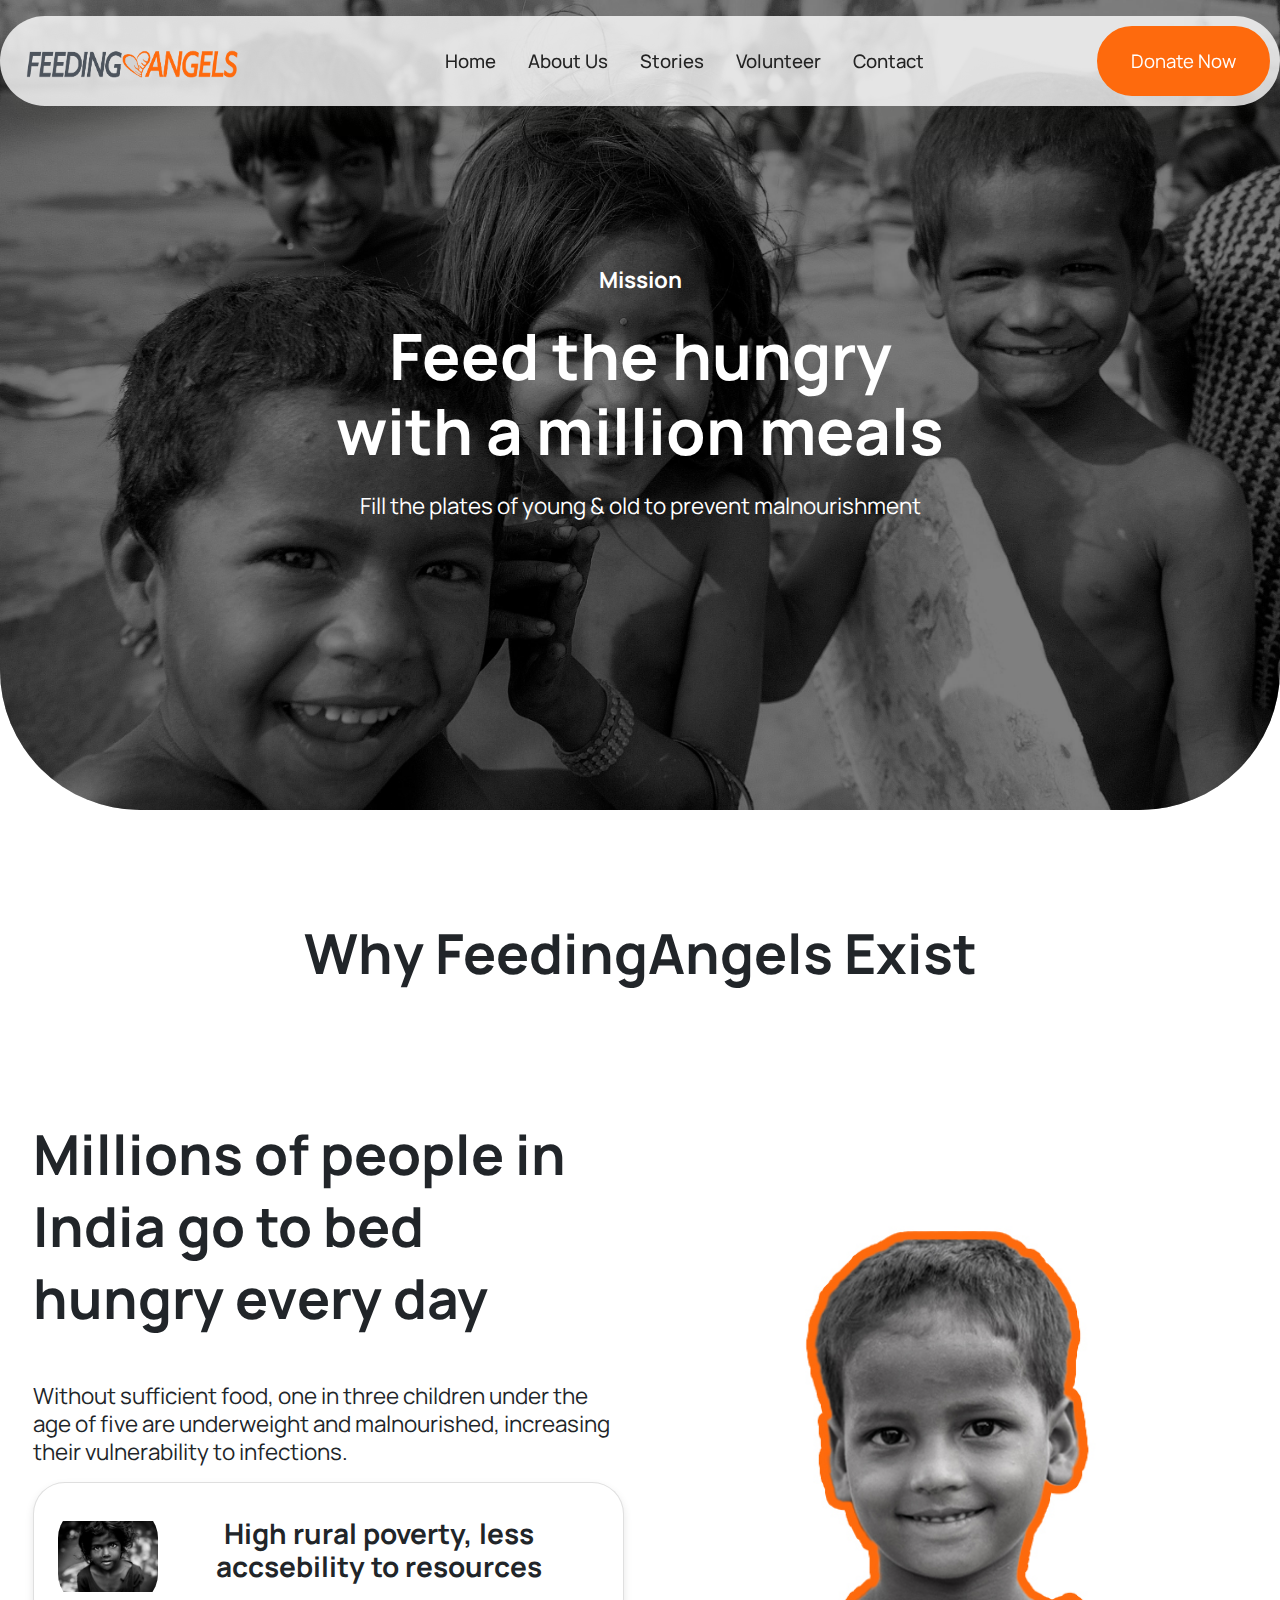
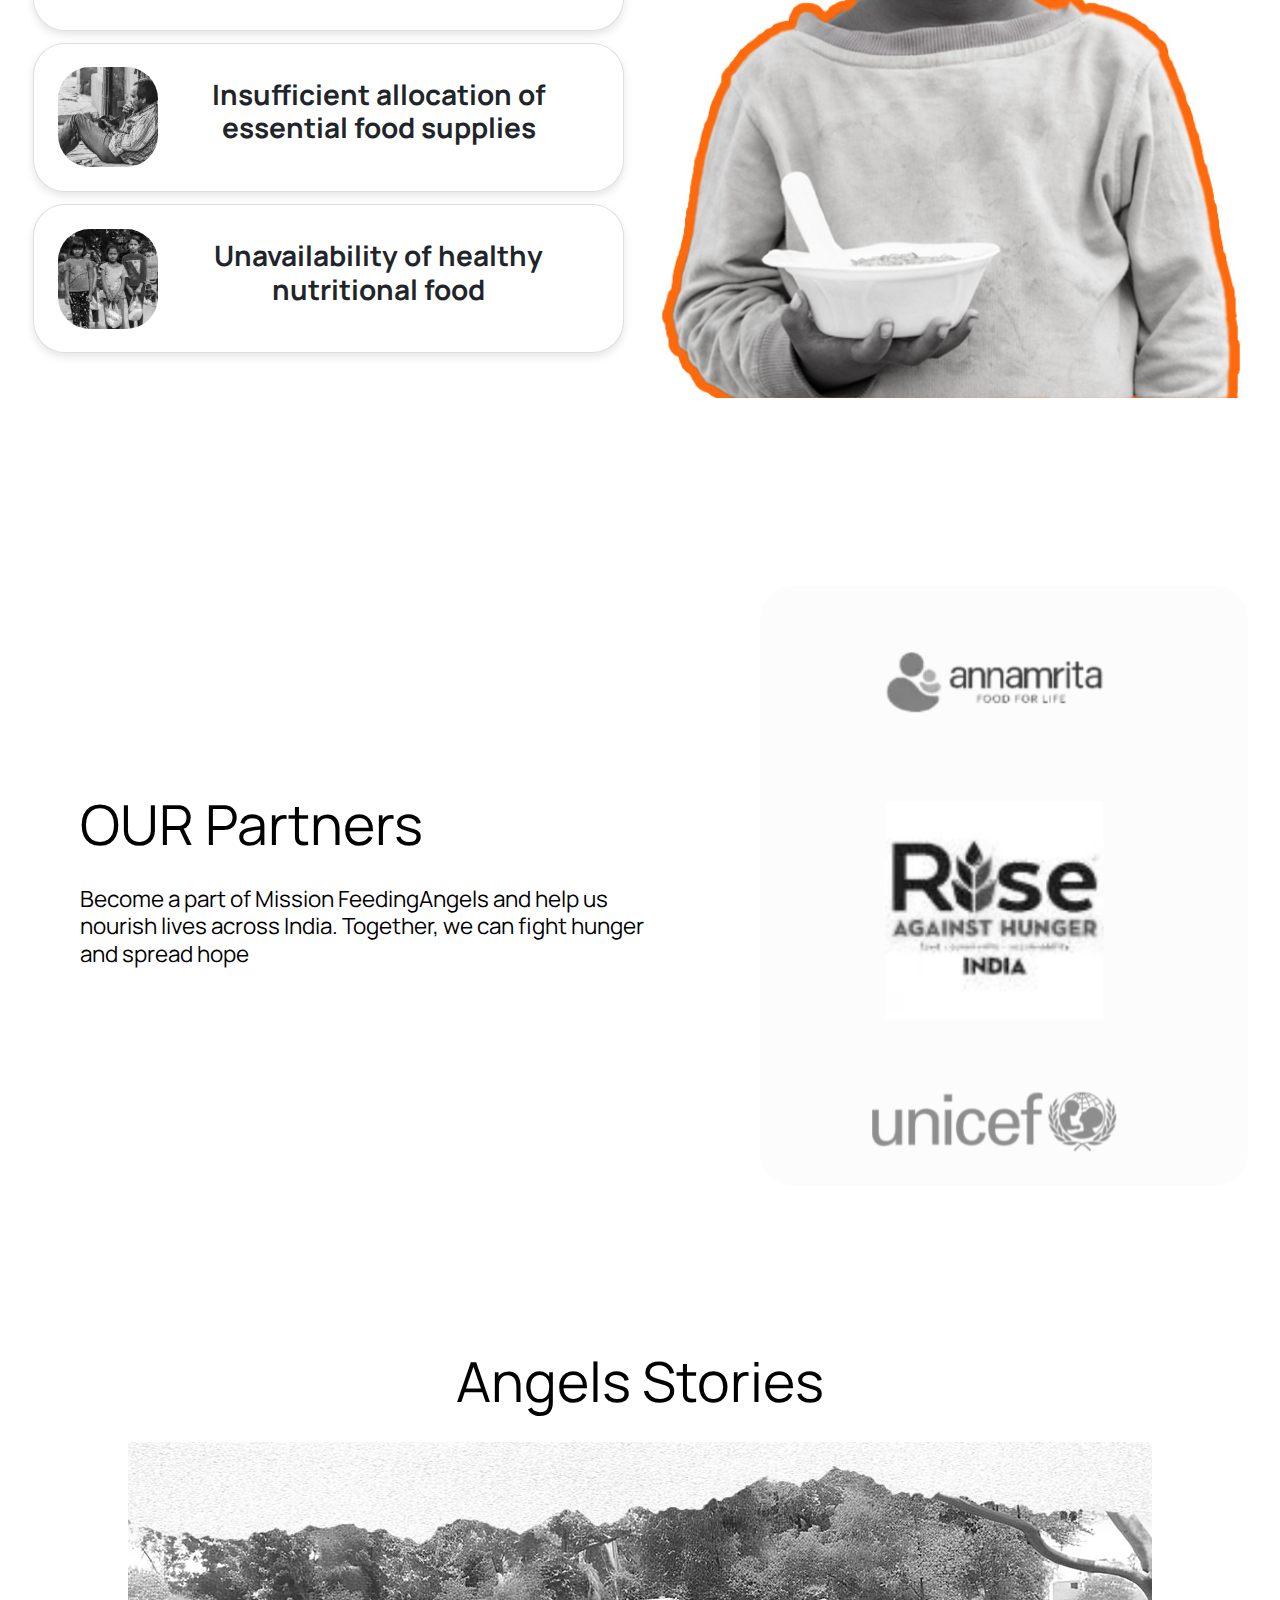
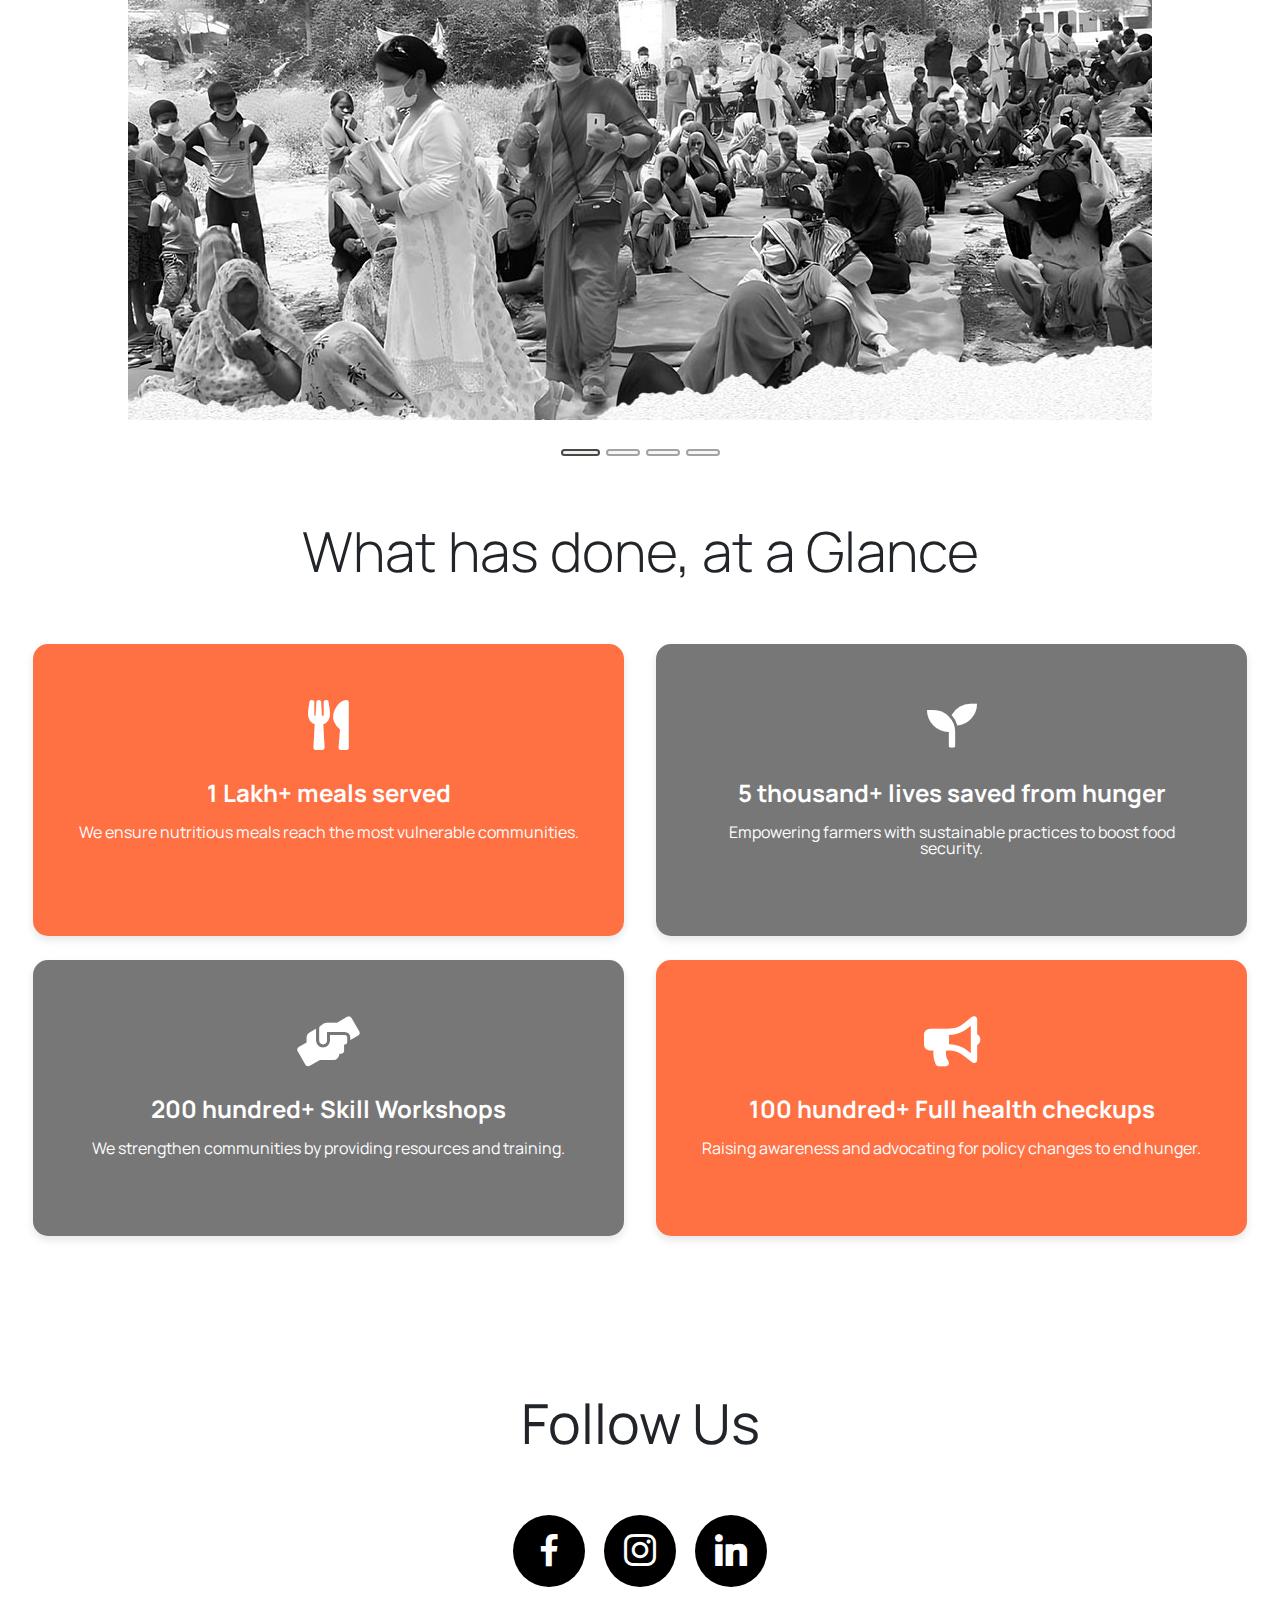
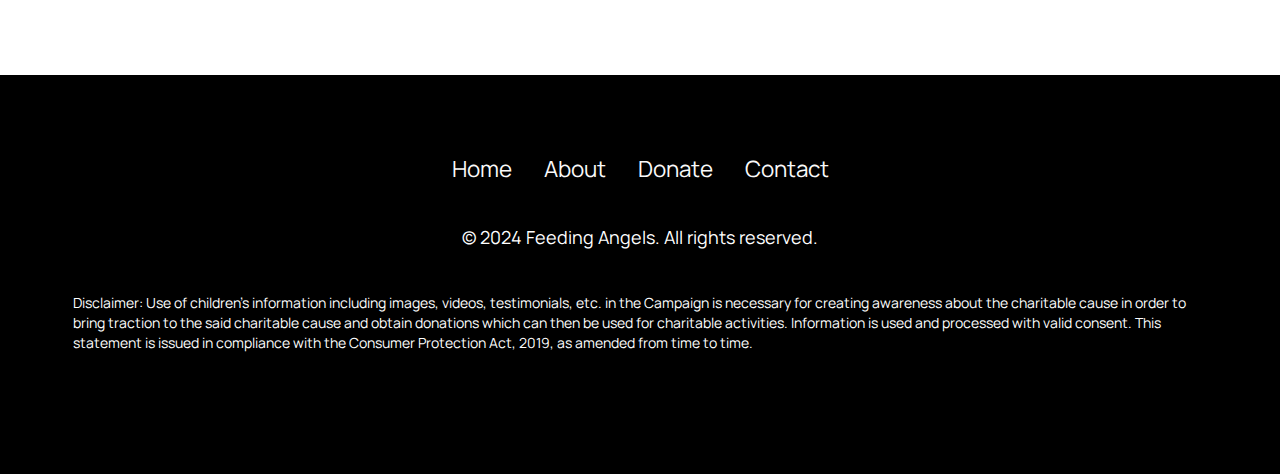
==== commit 07682f51: "sds" ====
--- a/aboutUs.html
+++ b/aboutUs.html
@@ -117,8 +117,7 @@
 
 
         <section data-bs-version="5.1"
-            class="header18 cid-uj8bljdBwY mbr-fullscreen greyscale aboutus-bottom align-items-center"
-            id="hero-16-uj8bljdBwY">
+            class="header18 cid-uj8bljdBwY mbr-fullscreen greyscale aboutus-bottom align-items-center" id="cwqdqwsqw">
 
 
             <div class="mbr-overlay aboutus-bottom" style="opacity: 0.5; background-color: rgb(0, 0, 0);"></div>
@@ -127,9 +126,11 @@
                     <div class="content-wrap col-12 col-md-12">
                         <h3 class="mbr-section-title  mb-4 display-5"><strong> Mission
                             </strong></h3>
-                        <h1 class="mbr-section-title mbr-fonts-style mbr-white mb-4 display-1 fw-bold">Feed the hungry
+                        <h1 class="mbr-section-title mbr-fonts-style mb-4 display-1 fw-bold">
+                            Feed the hungry
                             <br>
-                            with a million meals</h1>
+                            with a million meals
+                        </h1>
 
                         <!-- <p class="mbr-fonts-style mbr-text mbr-white mb-4 display-5" id="hero-p">In a world of
                             abundance, no one should go hungry. We are on a mission to end hunger in India, one meal at
@@ -165,7 +166,8 @@
                             vulnerability to infections.</p>
                         <div class="card" id="card-cont">
                             <div class="card-img-wrapper">
-                                <img src="https://via.placeholder.com/80" class="card-img" alt="Placeholder Image">
+                                <img src="assets/images/22126565464_a1e06862b5_k.jpg" class="card-img"
+                                    alt="Placeholder Image">
                             </div>
                             <div class="card-body">
                                 <h3 class="card-title">High rural poverty, less accsebility to resources</h3>
@@ -173,7 +175,7 @@
                         </div>
                         <div class="card" id="card-cont">
                             <div class="card-img-wrapper">
-                                <img src="https://via.placeholder.com/80" class="card-img" alt="Placeholder Image">
+                                <img src="assets/images/efe4aa0d-2586-40e6-a651-f49370230a11.jpg" class="card-img" alt="Placeholder Image">
                             </div>
                             <div class="card-body">
                                 <h3 class="card-title">Insufficient allocation of essential food supplies</h3>
@@ -181,18 +183,19 @@
                         </div>
                         <div class="card" id="card-cont">
                             <div class="card-img-wrapper">
-                                <img src="https://via.placeholder.com/80" class="card-img" alt="Placeholder Image">
+                                <img src="assets/images/fa92856b-2355-43e5-81ca-81e4af91b50f.jpg" class="card-img" alt="Placeholder Image">
                             </div>
                             <div class="card-body">
                                 <h3 class="card-title">Unavailability of healthy nutritional food</h3>
                             </div>
                         </div>
                     </div>
-                    <div class="col-md-6 text-center" id="w3w2rq2">
-                        <img src="assets/images/background1.jpg" class="img-fluid rounded" alt="Placeholder Image">
-                    </div>
-                </div>
-                
+                    <div class="col-md-6 text-center" id="w3w2rq2" >
+                        <img src="assets/images/side.jpg" class="img-fluid rounded spec"
+                            alt="Placeholder Image">
+                    </div>
+                </div>
+
                 <!-- Second Section: Image on the left, Text on the right 
                 <div class="row align-items-center">
                     <div class="col-md-6 text-center">
@@ -223,28 +226,25 @@
                         <div class="card-wrapper">
                             <div class="row">
                                 <div class="col-12 col-md-12 col-lg-5 image-wrapper">
-                                    <img class="w-100" src="assets/images/4560573319_f1a1e.jpeg"
+                                    <img class="w-100" src="assets/images/Untitled design (1).png"
                                         alt="feeding angels images_asset">
                                 </div>
                                 <div class="col-12 col-lg col-md-12">
                                     <div class="text-wrapper align-left">
                                         <h1 class="mbr-section-title mbr-fonts-style mb-4 display-2">
-                                            <strong>Who We Are</strong>
+                                            <strong>OUR Partners</strong>
                                         </h1>
                                         <!-- <h3><Strong>Lorem ipsum dolor sit amet consectetur adipisicing elit. Tempore,
                                                 soluta!</Strong></h3><br> -->
-                                        <p class="mbr-text mbr-fonts-style mb-3 display-5">Feeding Angels is a
-                                            non-profit organization committed to relieving those in need, ensuring they
-                                            can sleep at night after a proper meal. We believe that one day, no one will
-                                            be deprived of basic food, with access to at least two meals daily. Since
-                                            our inception in 2021, we have been dedicated to serving the poor and needy,
-                                            striving toward our goal of "No one sleeps hungry."</p>
-                                        <p class="mbr-text mbr-fonts-style mb-3 display-5" id="dis-non">You can support
+                                        <p class="mbr-text mbr-fonts-style mb-3 display-5">Become a part of Mission
+                                            FeedingAngels and help us nourish lives across India. Together, we can fight
+                                            hunger and spread hope</p>
+                                        <!-- <p class="mbr-text mbr-fonts-style mb-3 display-5" id="dis-non">You can support
                                             our mission by donating food materials or making a financial contribution to
                                             the Feeding Angels Foundation. We believe in the principle of "the donation
                                             of food is the greatest gift" and even small gestures can make a big
                                             difference. Join our cause and help us work towards a better future for all.
-                                        </p>
+                                        </p> -->
                                         <!-- <p class="mbr-text mbr-fonts-style display-7">So, if you’re tired of scrolling
                                             through boring websites and want to be part of something exciting, you’ve
                                             come to the right place. Let’s make some noise and show the world that
@@ -259,7 +259,49 @@
             </div>
         </section>
 
-        <section>
+        <section class="article05 cid-uj8blje7QF" id="about-us-5-3e23432">
+            <h1 class="mbr-section-title mbr-fonts-style mb-4 display-2 text-center">
+                <strong>Angels Stories</strong>
+            </h1>
+
+            <div id="carouselExampleIndicators" class="carousel slide" data-ride="carousel">
+                <div class="carousel-inner">
+                    <div class="carousel-item active">
+                        <img src="assets/images/scroll-1.jpg" class="d-block w-100 rounded" alt="Slide 1">
+                    </div>
+                    <div class="carousel-item">
+                        <img src="assets/images/scroll-4.jpg" class="d-block w-100 rounded" alt="Slide 2">
+                    </div>
+                    <div class="carousel-item">
+                        <img src="assets/images/scroll-3.jpg" class="d-block w-100 rounded" alt="Slide 3">
+                    </div>
+                    <div class="carousel-item">
+                        <img src="assets/images/scroll-2.1.jpg" class="d-block w-100 rounded" alt="Slide 4">
+                    </div>
+                </div>
+                <a class="carousel-control-prev" href="#carouselExampleIndicators" role="button" data-slide="prev">
+                    <span class="carousel-control-prev-icon" aria-hidden="true"></span>
+                    <span class="sr-only">Previous</span>
+                </a>
+                <a class="carousel-control-next" href="#carouselExampleIndicators" role="button" data-slide="next">
+                    <span class="carousel-control-next-icon" aria-hidden="true"></span>
+                    <span class="sr-only">Next</span>
+                </a>
+            </div>
+
+            <!-- Carousel Indicators -->
+            <div class="carousel-indicators-container">
+                <ol class="carousel-indicators">
+                    <li data-target="#carouselExampleIndicators" data-slide-to="0" class="active"></li>
+                    <li data-target="#carouselExampleIndicators" data-slide-to="1"></li>
+                    <li data-target="#carouselExampleIndicators" data-slide-to="2"></li>
+                    <li data-target="#carouselExampleIndicators" data-slide-to="3"></li>
+                </ol>
+            </div>
+
+        </section>
+
+        <section class="mt-5 pt-5">
             <div class="container my-5">
                 <div class="row justify-content-center">
                     <h2 class="mbr-section-title mbr-fonts-style  pb-5 text-center display-2">What has done, at a Glance
@@ -330,10 +372,12 @@
                                     href="https://www.facebook.com/people/Feeding-Angels/61563910408817/">
                                     <span class="socicon-facebook socicon"></span>
                                 </a>
-                                <a class="iconfont-wrapper bg-instagram m-2" href="https://www.instagram.com/feedingangels.charity/" target="_blank">
+                                <a class="iconfont-wrapper bg-instagram m-2"
+                                    href="https://www.instagram.com/feedingangels.charity/" target="_blank">
                                     <span class="socicon-instagram socicon"></span>
                                 </a>
-                                <a class="iconfont-wrapper bg-instagram m-2" href="https://www.linkedin.com/company/feedingangels" target="_blank">
+                                <a class="iconfont-wrapper bg-instagram m-2"
+                                    href="https://www.linkedin.com/company/feedingangels" target="_blank">
                                     <span class="socicon-linkedin socicon"></span>
                                 </a>
 
@@ -382,6 +426,15 @@
                         <div class="col-12 mt-4">
                             <p class="mbr-fonts-style copyright display-7">© 2024 Feeding Angels. All rights reserved.
                             </p>
+
+                            <p class="desclaer">Disclaimer:
+                                Use of children’s information including images, videos, testimonials, etc. in the
+                                Campaign is necessary for creating awareness about the charitable cause in order to
+                                bring traction to the said charitable cause and obtain donations which can then be used
+                                for charitable activities. Information is used and processed with valid consent. This
+                                statement is issued in compliance with the Consumer Protection Act, 2019, as amended
+                                from time to time.
+                            </p>
                         </div>
                     </div>
                 </div>
--- a/add_style.css
+++ b/add_style.css
@@ -6,12 +6,21 @@
     /* background-position-x: -180px; */
 }
 
+#cwqdqwsqw {
+    background-image: url(assets/images/16938242456_caac94287f_3k.jpeg);
+    /* filter: grayscale(100%); */
+    background-position: center;
+    background-repeat: no-repeat;
+    background-size: cover;
+}
+
+
 .cid-uj8bljdBwY .mbr-section-title {
     color: #ffffff !important;
     font-size: 4rem;
-    /* text-shadow: 2px 0 #fff, -2px 0 #fff, 0 2px #fff, 0 -2px #fff,
-        1px 1px #fff, -1px -1px #fff, 1px -1px #fff, -1px 1px #fff; */
+
 }
+
 
 #hero-p {
     line-height: 1.4;
@@ -119,6 +128,17 @@
     background-image: url('/assets/images/fff523dab0\ \(1\).jpg') !important;
 }
 
+.desclaer {
+    /* background-color: #fff; */
+    color: #fff;
+    line-height: 1.45;
+    letter-spacing: 1.7;
+    font-size: 14px;
+    margin: 20px;
+    padding: 20px;
+    border-radius: 8px;
+}
+
 @media screen and (max-width: 600px) {
     #hero-16-uj8bljdBwY {
         background-position-x: -180px !important;
--- a/card_style.css
+++ b/card_style.css
@@ -24,18 +24,23 @@
 
 /* Stronger pastel variations */
 .card-1,
-.card-2,
-.card-3,
-.card-4 {
+
+.card-4
+{
     background-color: #ff7043;
     /* Stronger pastel orange */
 }
 
-.card-1:hover,
-.card-2:hover,
-.card-3:hover,
-.card-4:hover {
-    background-color: #f77e5a;
+.card-3,
+.card-2{
+    background-color: rgb(119, 119, 119);
+}
+
+.card-1,
+.card-2,
+.card-3,
+.card-4 {
+    /* box-shadow: rgba(100, 100, 100, 0.6) 5px 5px, 5px 5px; */
 }
 
 /* .card-2 {
--- a/aboutus-card.css
+++ b/aboutus-card.css
@@ -4,6 +4,16 @@
 .card-container {
     margin: 30px 0;
 }
+
+
+#cwqdqwsqw {
+    background-image: url(assets/images/background333.jpg);
+    /* filter: grayscale(100%); */
+    background-position: center;
+    background-repeat: no-repeat;
+    background-size: cover;
+}
+
 
 #w3w2rq2 > img{
 
@@ -54,6 +64,70 @@
     font-weight: bold;
 }
 
+
+
+/* sd  cousolue */
+
+.carousel{
+    width: 80%;
+    height: 50vh;
+    margin: 0 auto;
+}
+
+
+.carousel-inner img {
+    border-radius: 45px;
+    /* background-clip: inherit; */
+    background-repeat: no-repeat;
+    background-size: contain;
+
+}
+
+.carousel-control-prev,
+.carousel-control-next {
+   display: none !important;
+}
+
+.carousel-control-prev {
+    left: -70px; /* Positioning the previous button outside */
+}
+
+.carousel-control-next {
+    right: -70px; /* Positioning the next button outside */
+}
+
+.carousel-indicators-container {
+    display: flex;
+    justify-content: center;
+    position: relative;
+    /* margin-top: 20px; */
+    transform: translateY(180px);
+    z-index: 3232;
+}
+
+.carousel-indicators {
+    list-style: none;
+    display: flex;
+    padding-left: 0;
+    margin-bottom: 0;
+}
+
+.carousel-indicators li {
+    width: 30px;
+    height: 10px;
+    border-radius: 50px;
+    background-color: #f78b25e5;
+    margin: 0 5px;
+    cursor: pointer;
+    transition: background-color 0.3s ease;
+}
+
+.carousel-indicators .active {
+    background-color: #007bff;
+    width: 35px; /* Slightly larger for the active state */
+}
+
+
 @media (max-width: 768px) {
     .card-body{
         width: 100%;
@@ -62,4 +136,11 @@
     #card-cont{
         flex-direction: column;
     }
+
+    .carousel-indicators-container {
+        transform: translateY(120px);
+    }
+
+
+
 }
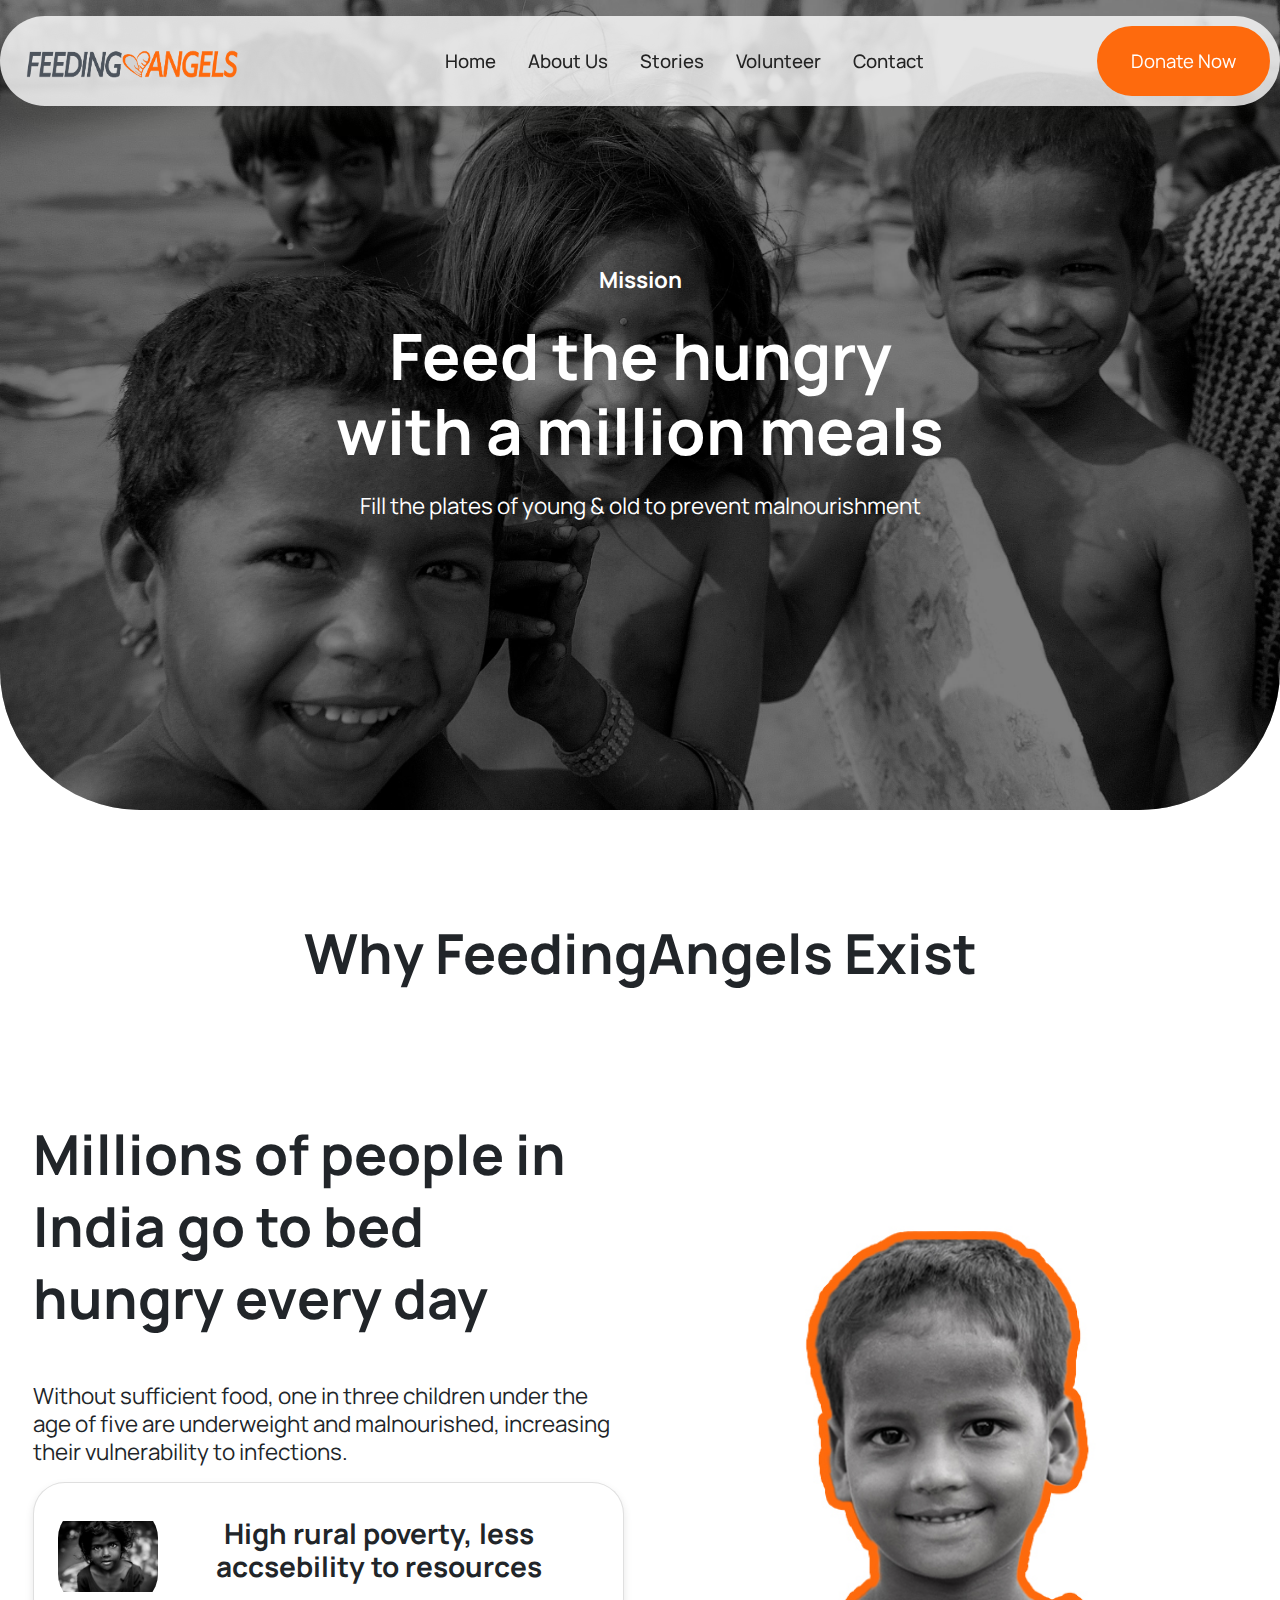
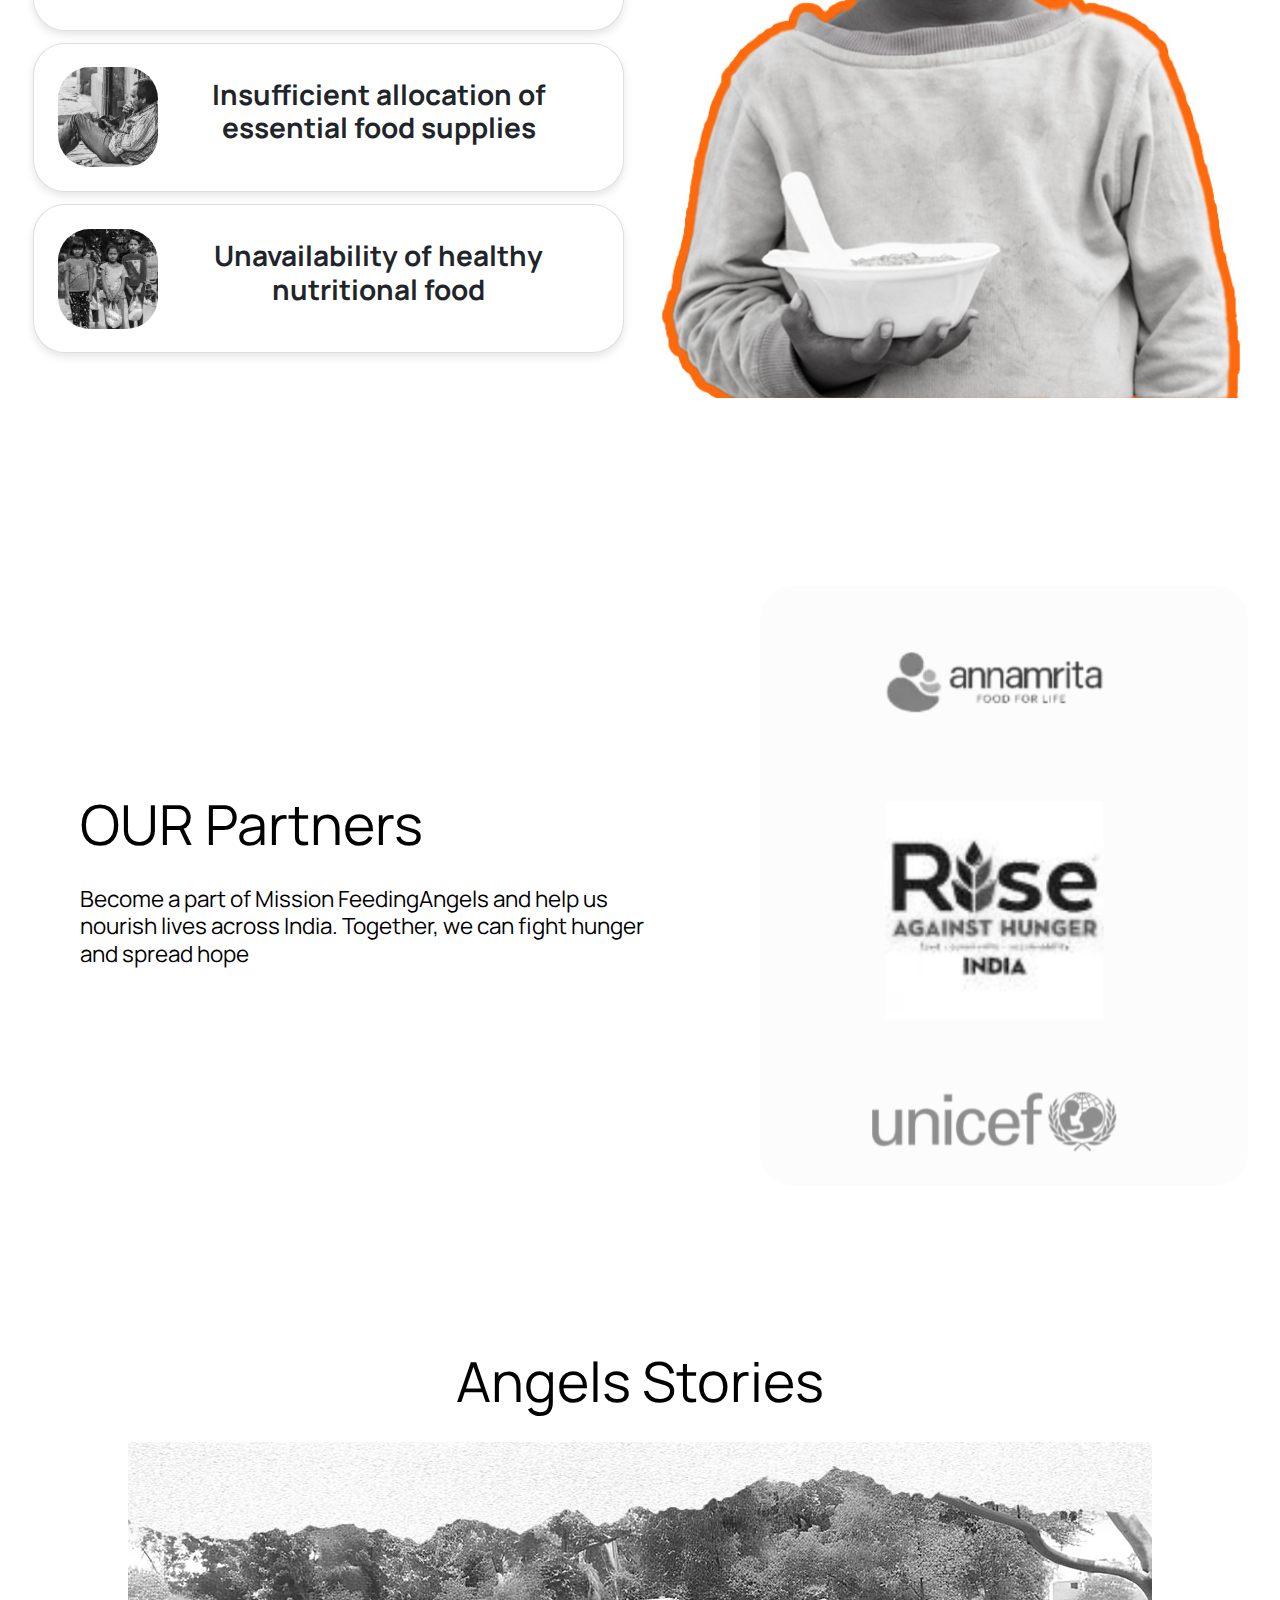
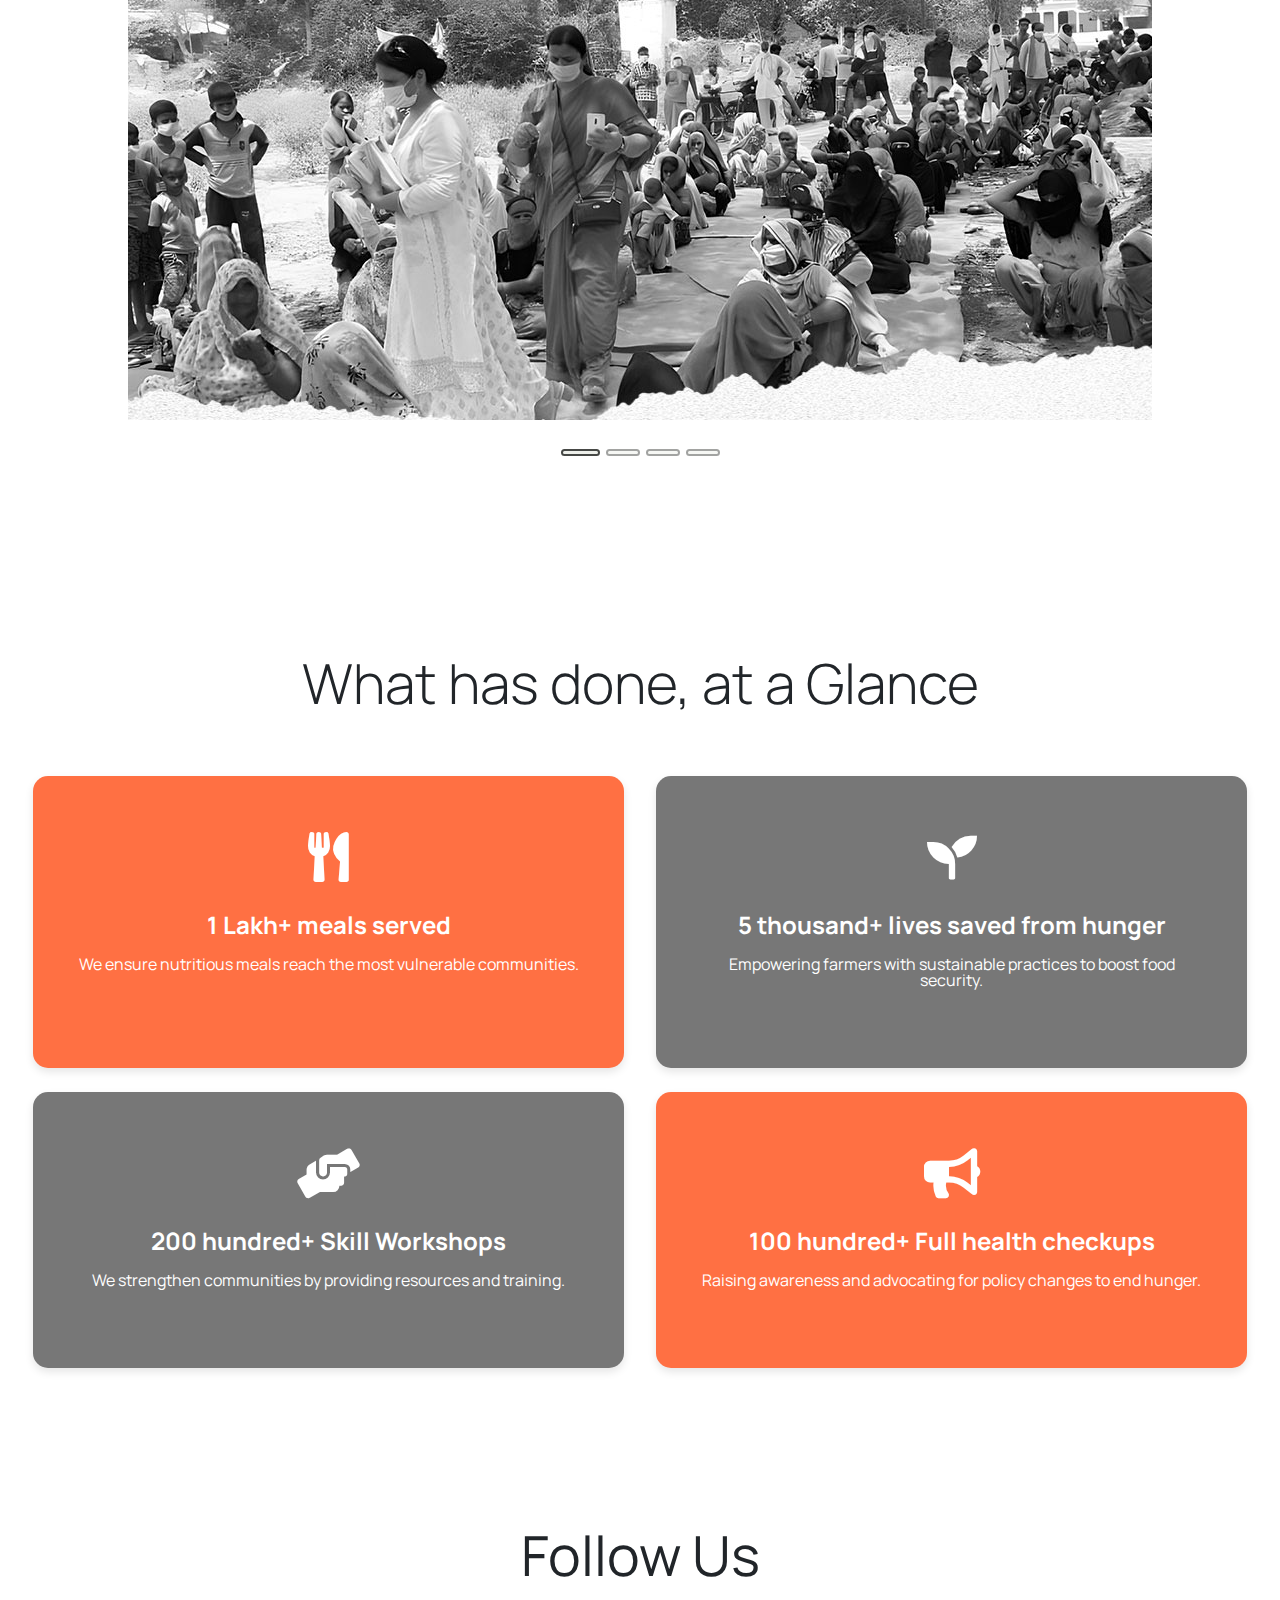
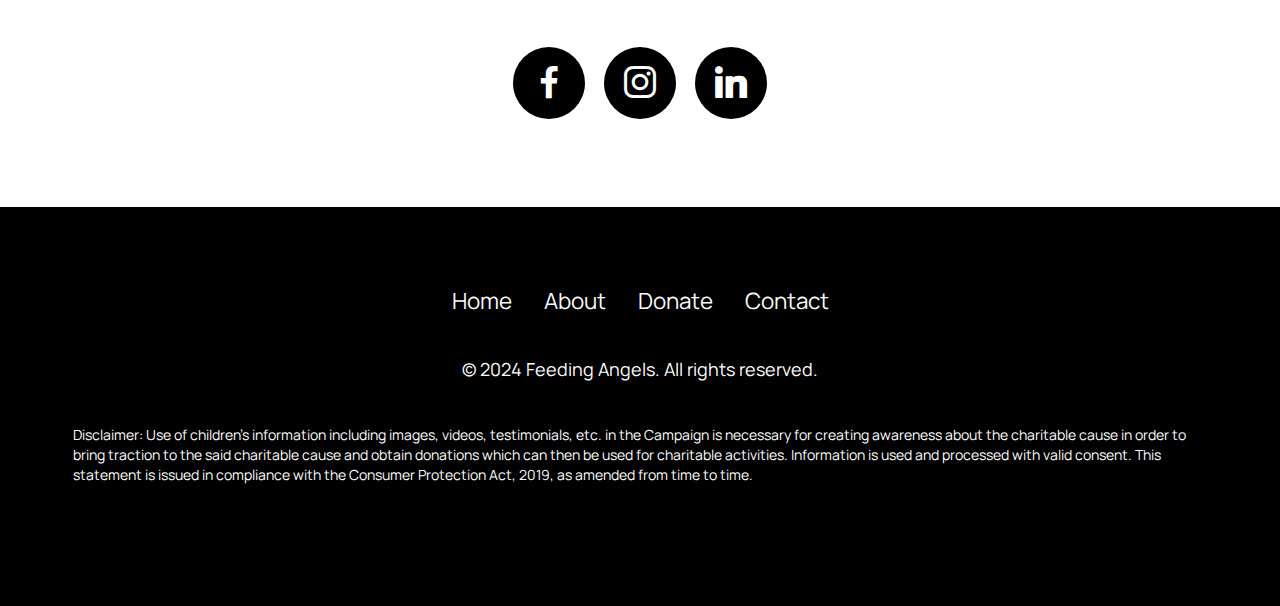
==== commit d2b94379: "sds" ====
--- a/aboutUs.html
+++ b/aboutUs.html
@@ -303,7 +303,7 @@
 
         <section class="mt-5 pt-5">
             <div class="container my-5">
-                <div class="row justify-content-center">
+                <div class="row justify-content-center" style="margin-top: 180px;">
                     <h2 class="mbr-section-title mbr-fonts-style  pb-5 text-center display-2">What has done, at a Glance
                     </h2>
                     <div class="col-lg-6 mb-4">
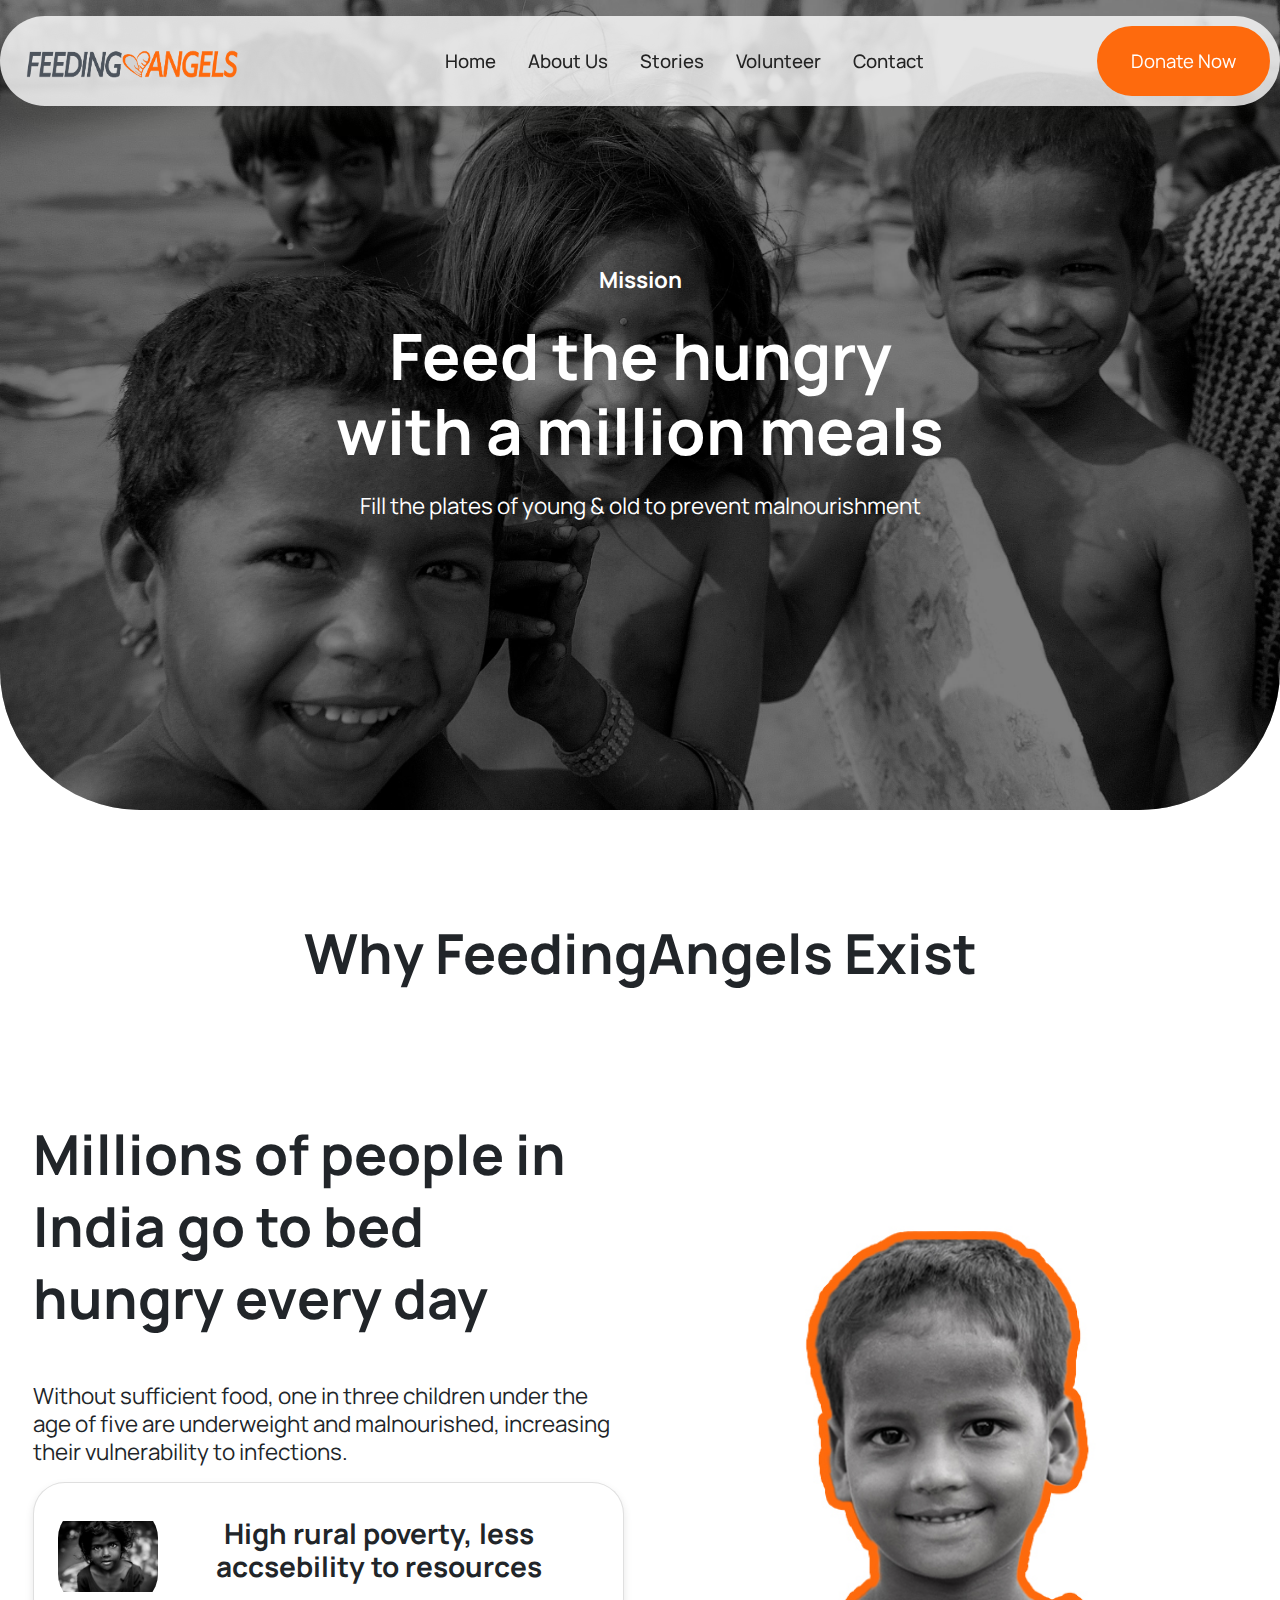
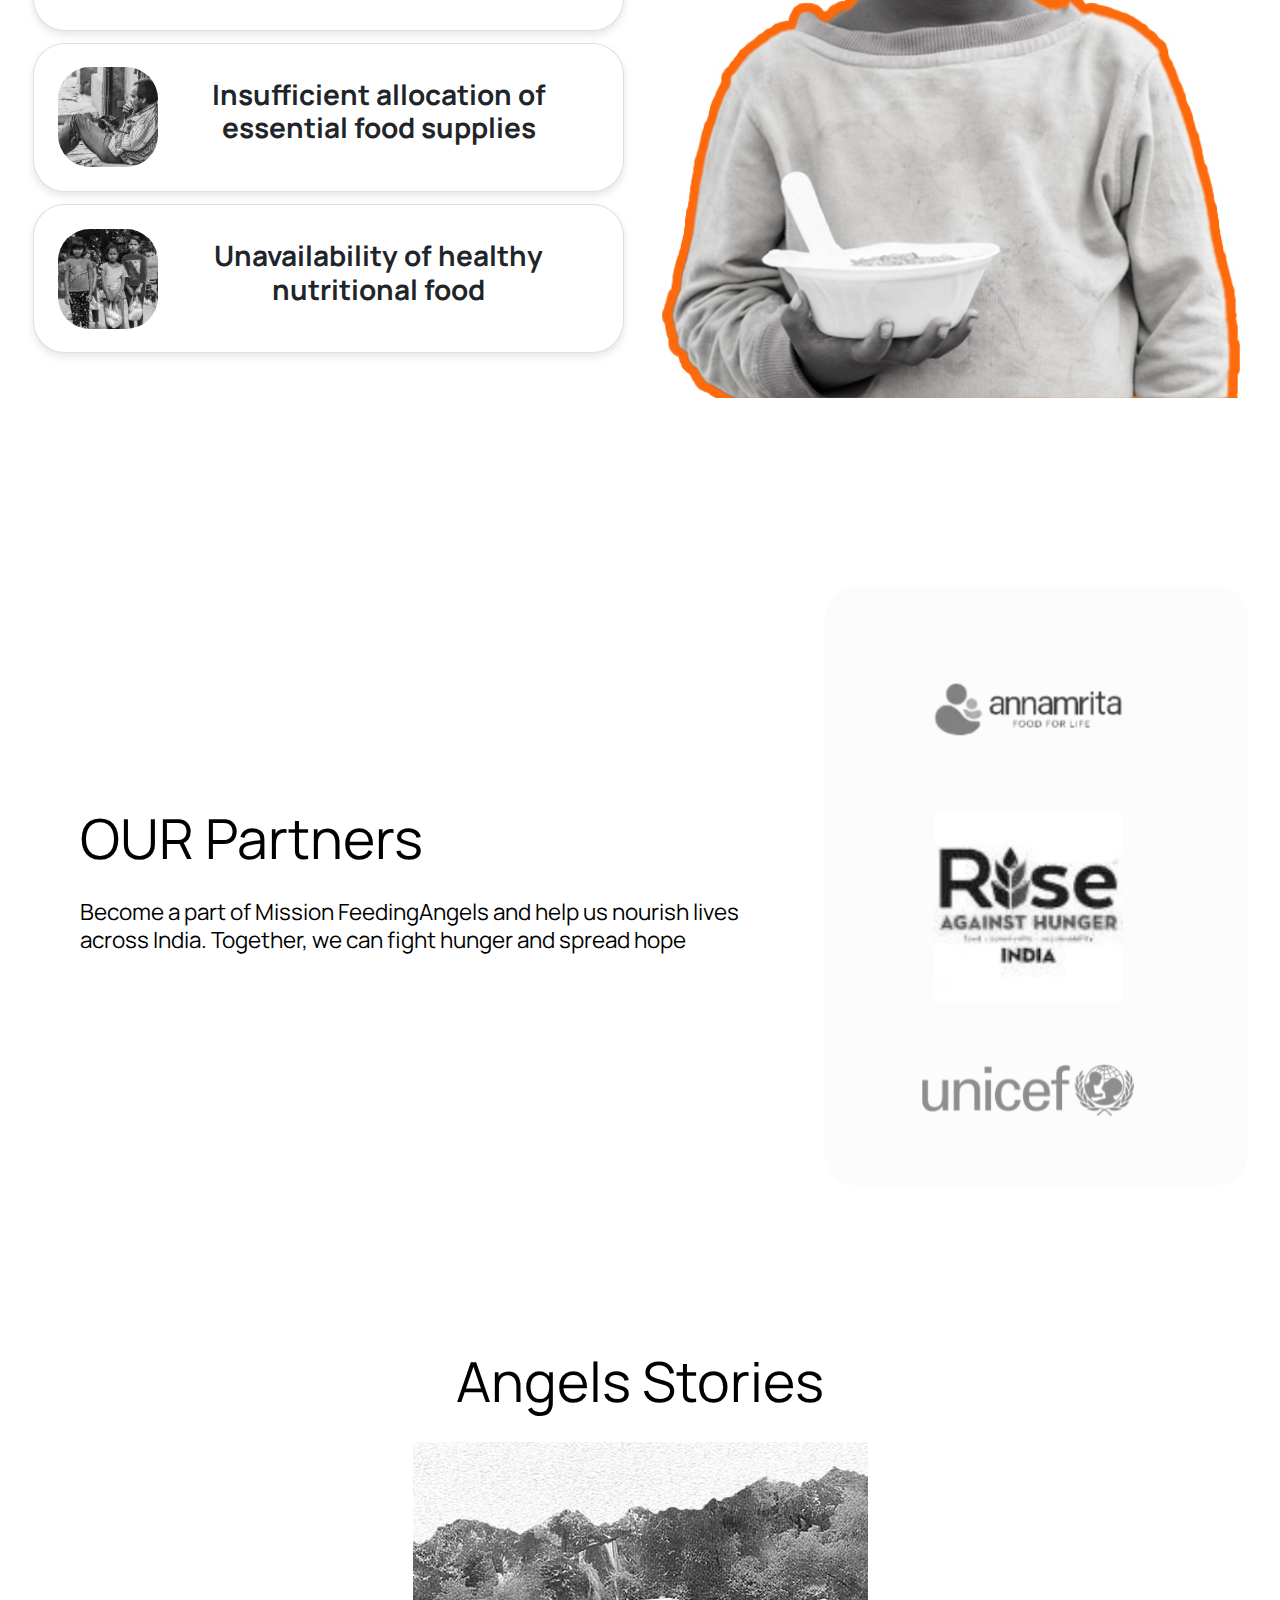
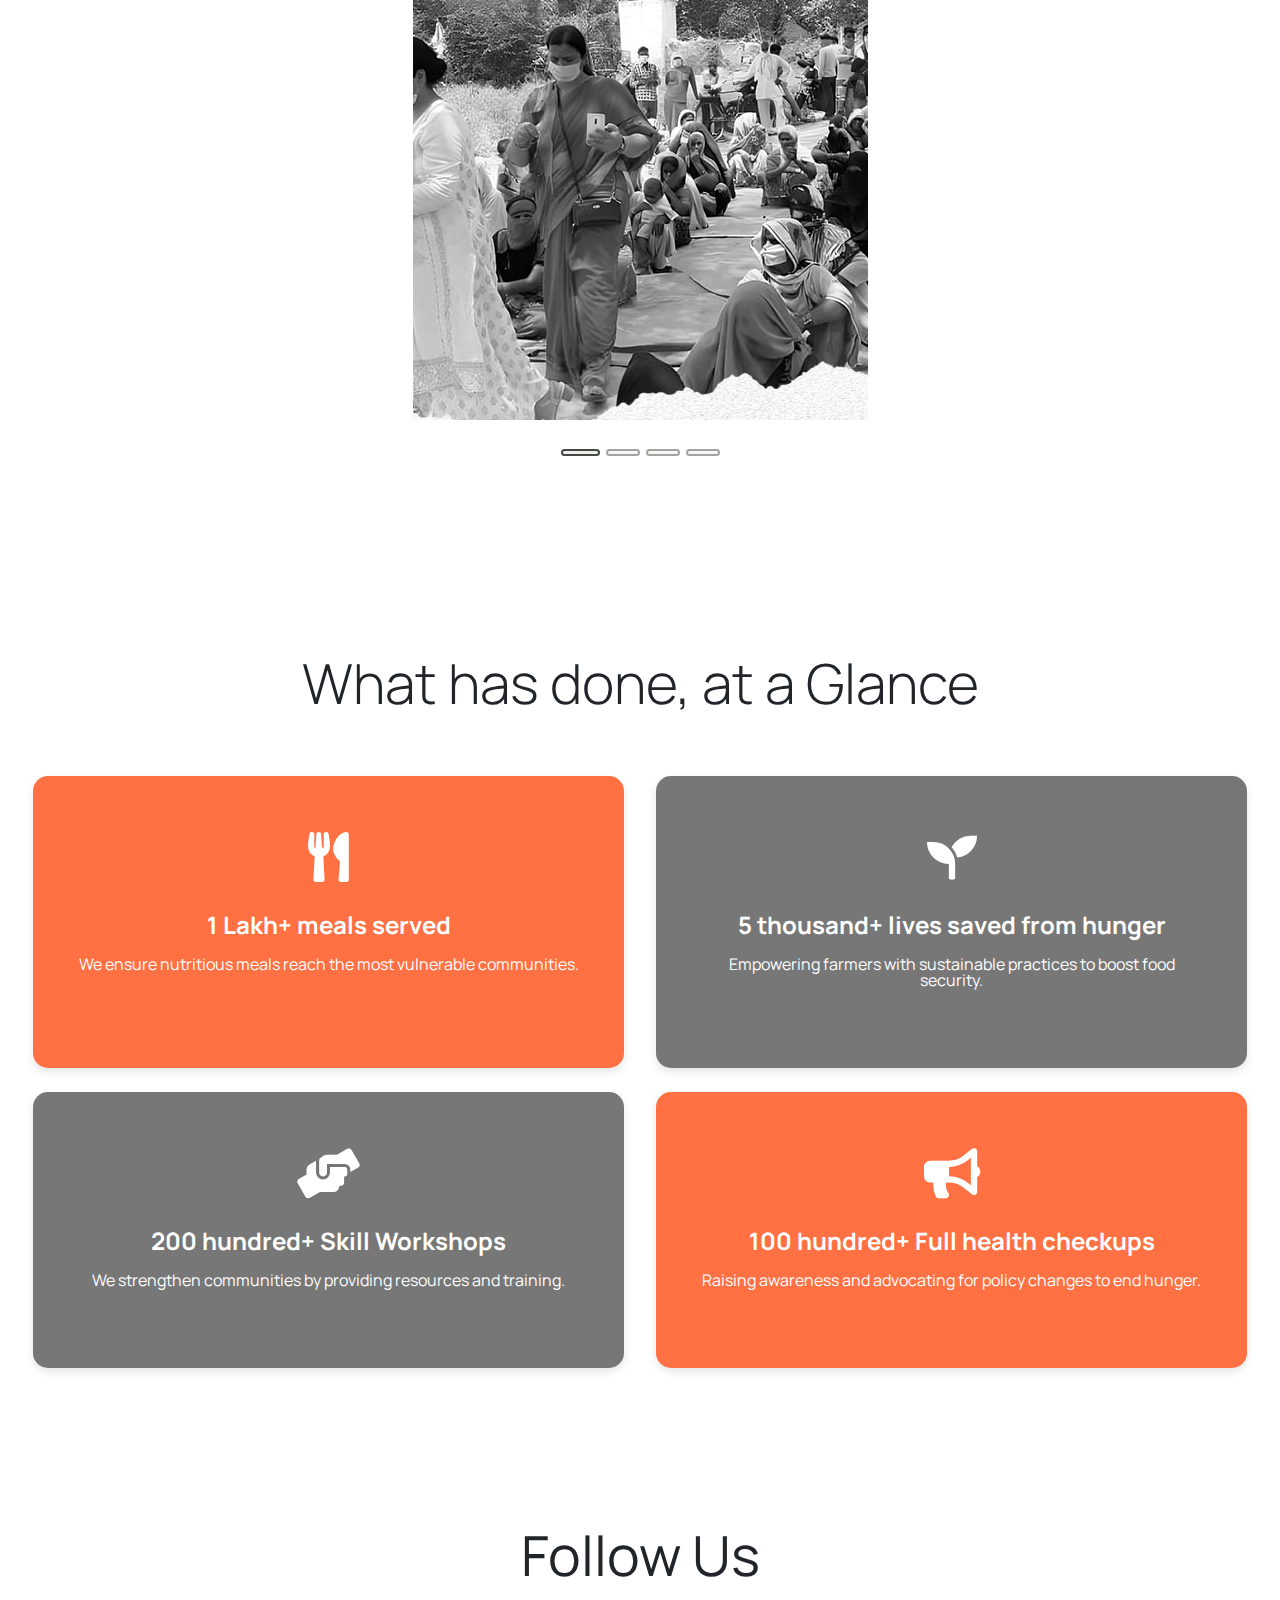
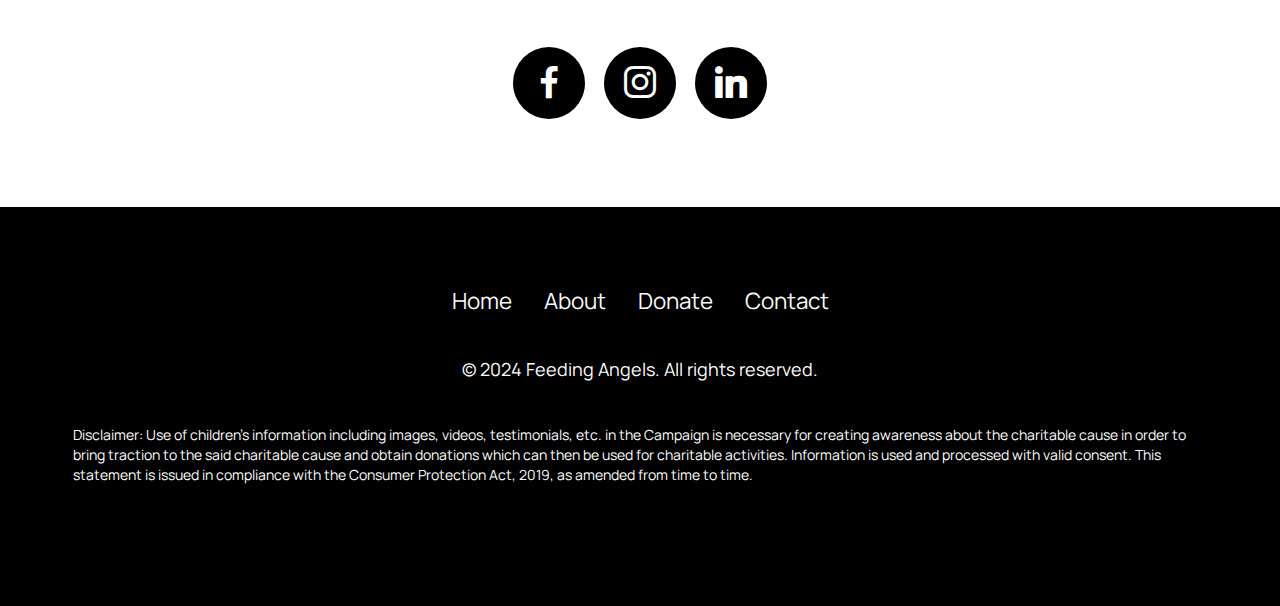
==== commit 733d38bd: "form adds" ====
--- a/aboutUs.html
+++ b/aboutUs.html
@@ -97,7 +97,7 @@
                                     href="https://blog.feedingangels.charity/">Stories</a>
                             </li>
                             <li class="nav-item">
-                                <a class="nav-link link text-black display-4" href="/aboutUs.html">Volunteer</a>
+                                <a class="nav-link link text-black display-4" href="https://forms.gle/hZBB69gLQ95yy6NG6">Volunteer</a>
                             </li>
                             <li class="nav-item">
                                 <a class="nav-link link text-black display-4"
@@ -411,7 +411,7 @@
                                     <a href="#" class="text-white">Home</a>
                                 </li>
                                 <li class="header-menu-item mbr-fonts-style display-5">
-                                    <a href="#" class="text-white">About</a>
+                                    <a href="/aboutUs.html" class="text-white">About</a>
                                 </li>
                                 <li class="header-menu-item mbr-fonts-style display-5">
                                     <a href="https://tally.so/r/3ELkbo" class="text-white">Donate</a>
--- a/card_style.css
+++ b/card_style.css
@@ -1,3 +1,8 @@
+.cid-uj8blje7QF img, .cid-uj8blje7QF .image-wrapper{
+    max-width: 455px !important;
+}
+
+
 /* Custom Styles for the Cards */
 .custom-card {
     border-radius: 15px;
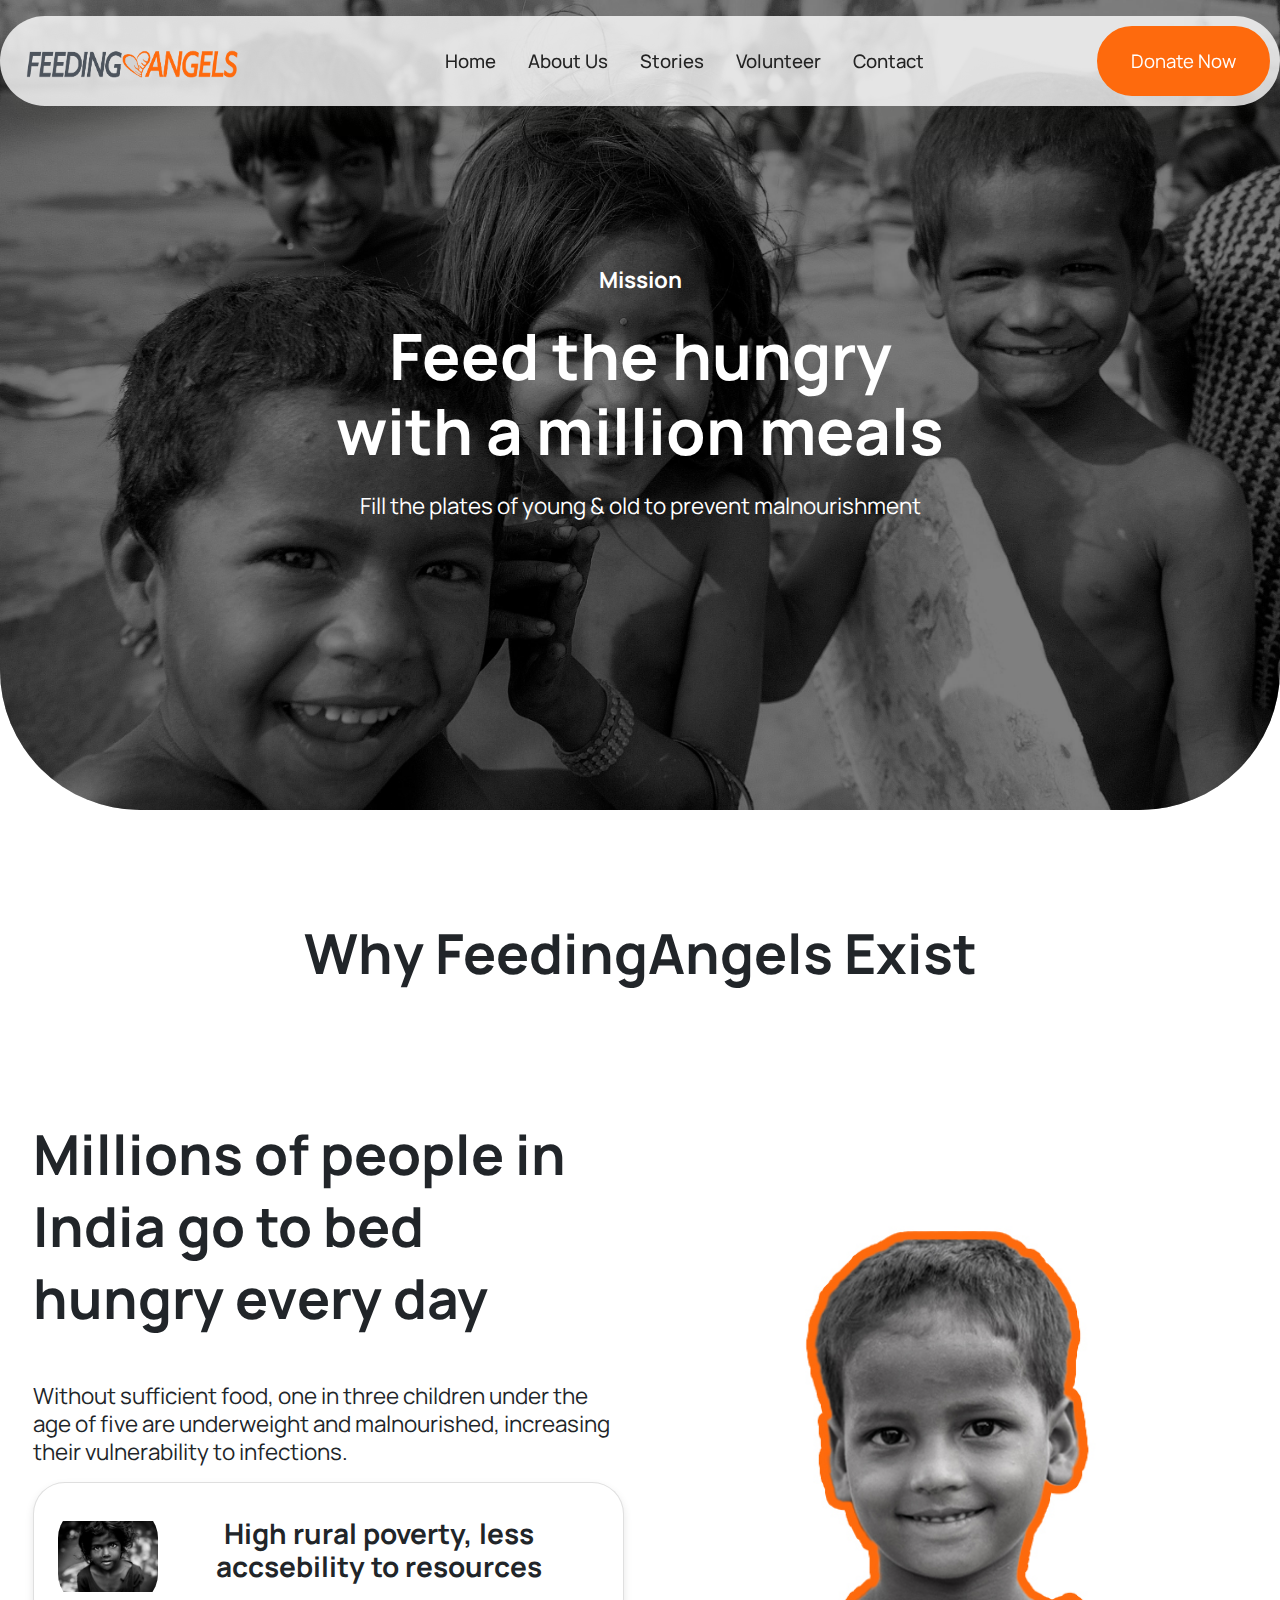
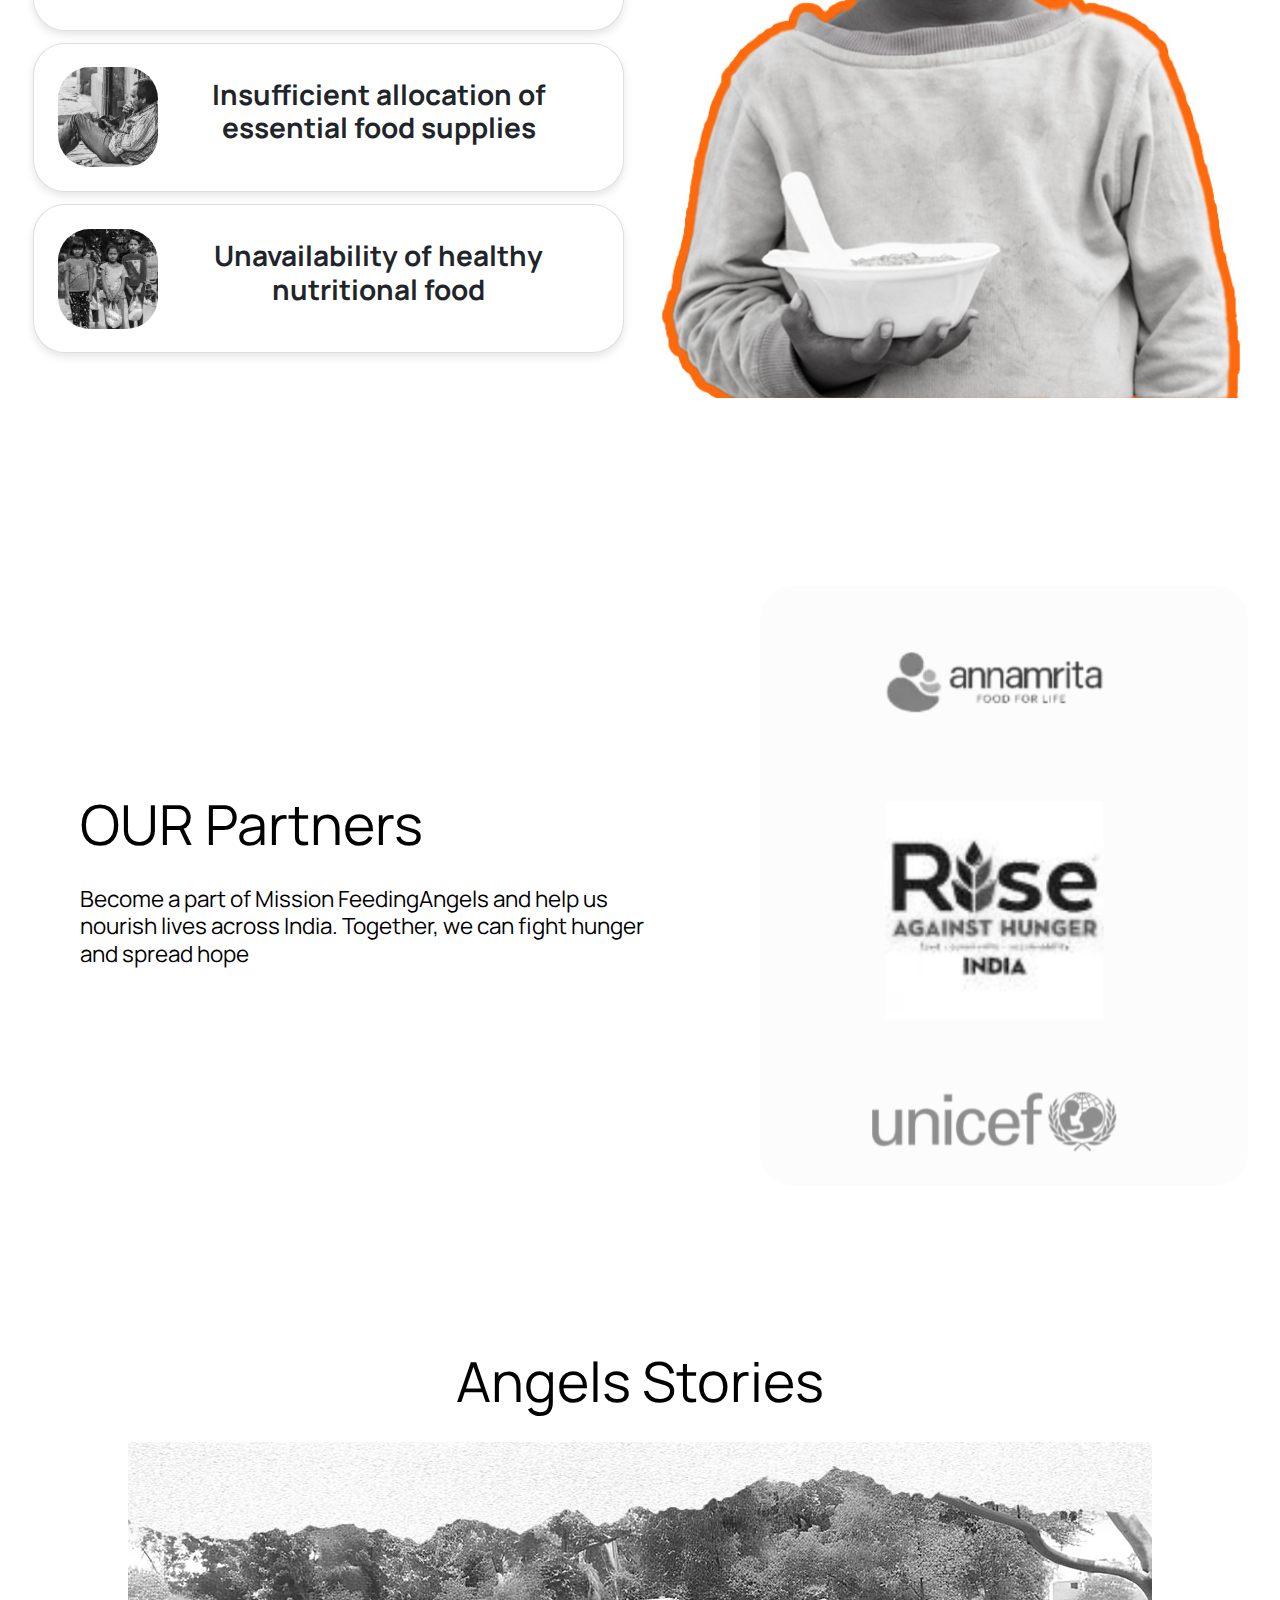
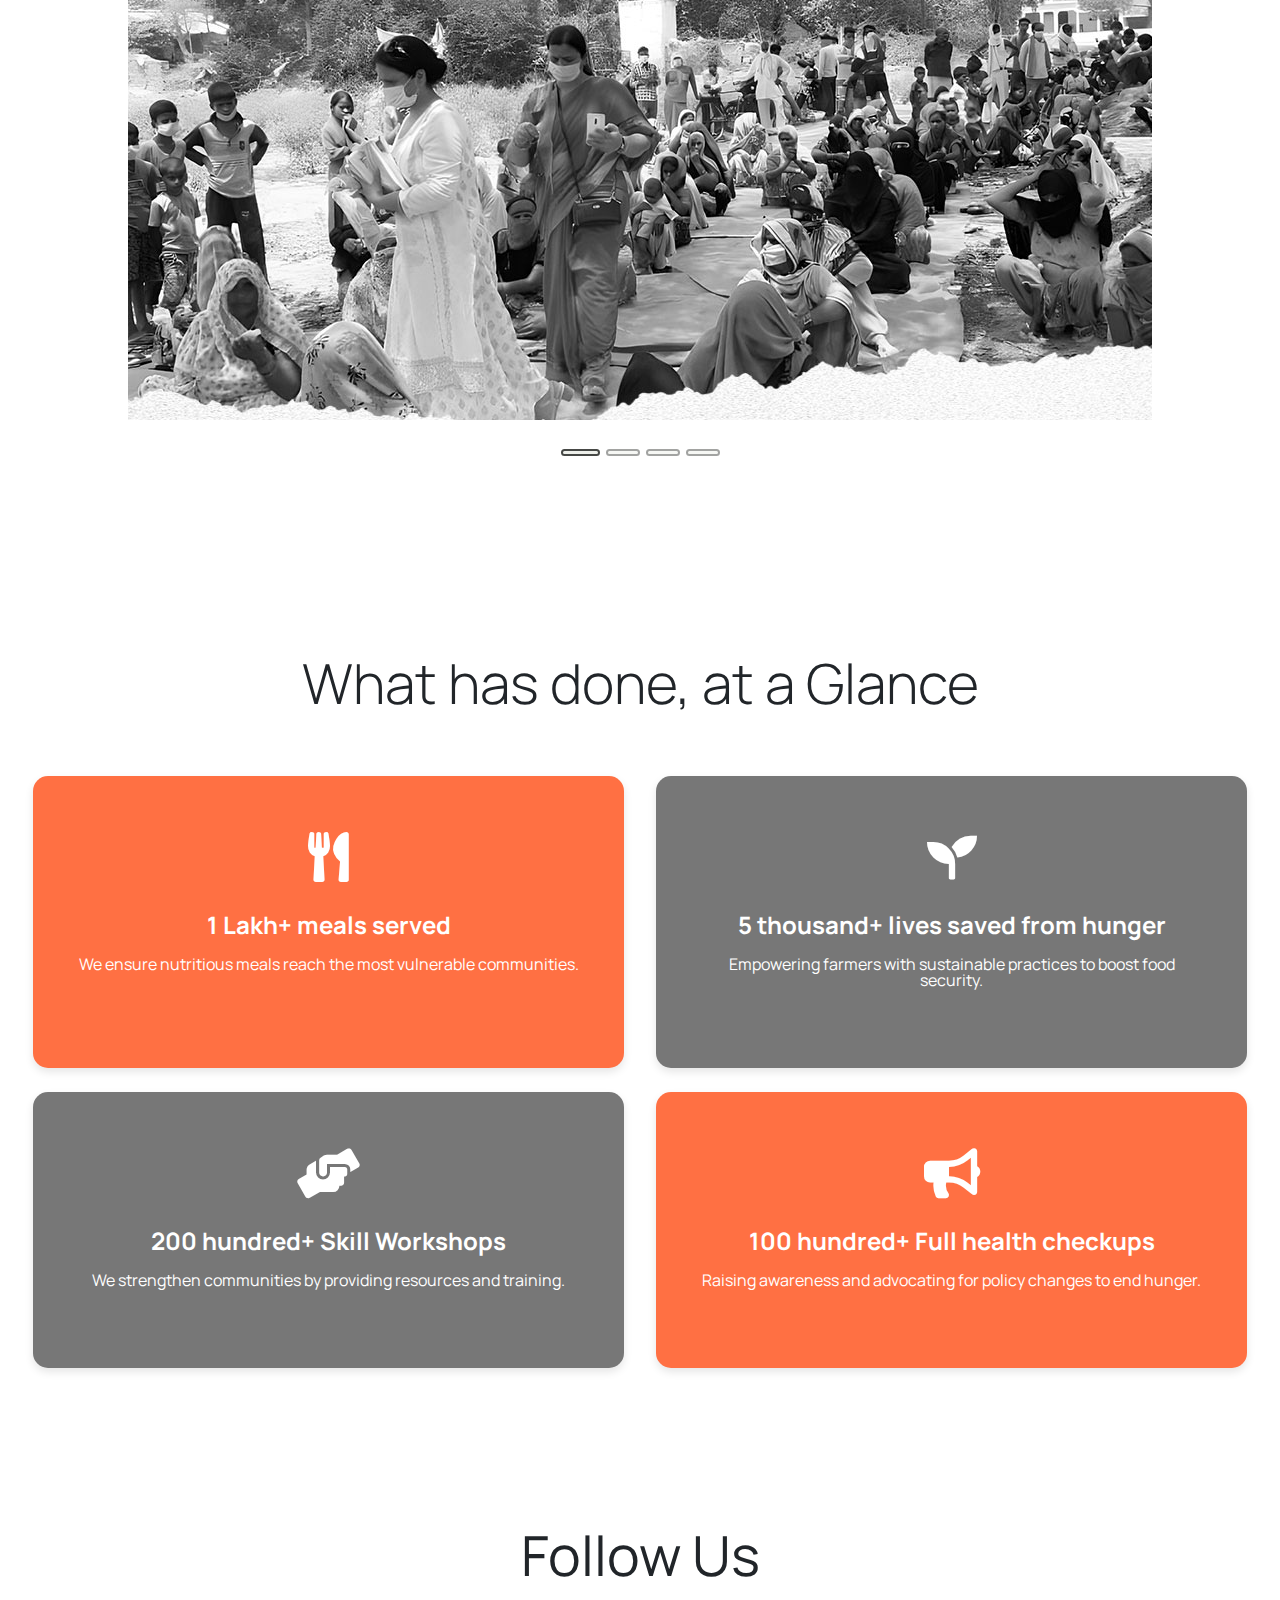
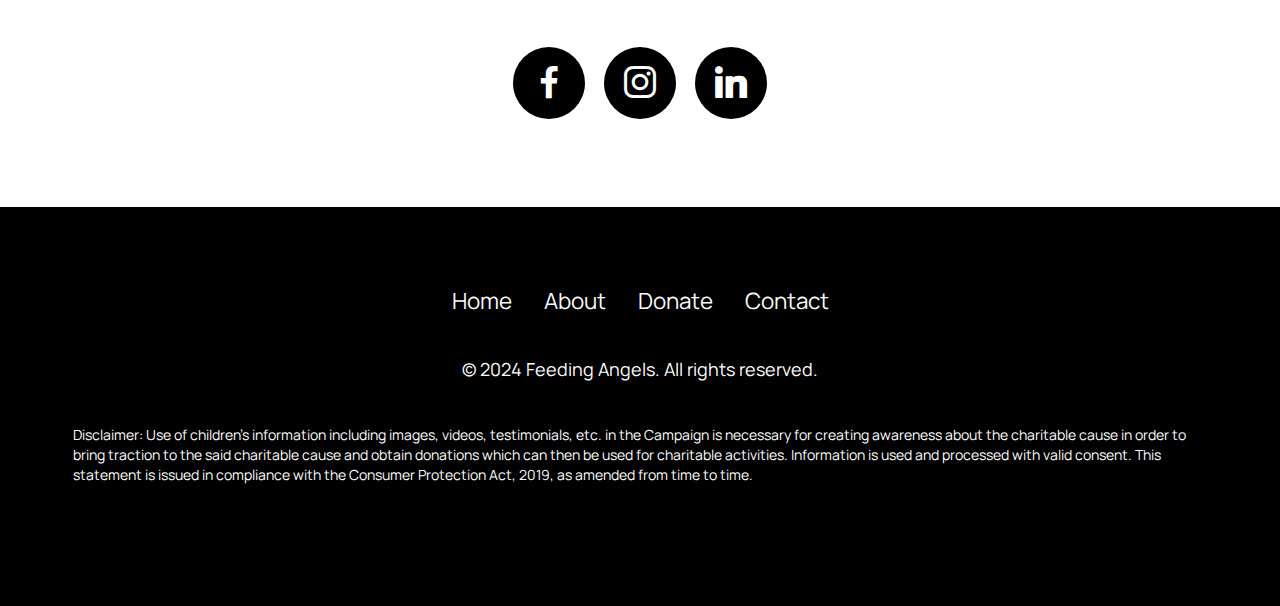
==== commit 8cf168e6: "pixel added" ====
--- a/aboutUs.html
+++ b/aboutUs.html
@@ -51,6 +51,24 @@
 
         <script async src="https://tally.so/widgets/embed.js"></script>
 
+        <!-- Meta Pixel Code -->
+<script>
+    !function(f,b,e,v,n,t,s)
+    {if(f.fbq)return;n=f.fbq=function(){n.callMethod?
+    n.callMethod.apply(n,arguments):n.queue.push(arguments)};
+    if(!f._fbq)f._fbq=n;n.push=n;n.loaded=!0;n.version='2.0';
+    n.queue=[];t=b.createElement(e);t.async=!0;
+    t.src=v;s=b.getElementsByTagName(e)[0];
+    s.parentNode.insertBefore(t,s)}(window, document,'script',
+    'https://connect.facebook.net/en_US/fbevents.js');
+    fbq('init', '371041482727524');
+    fbq('track', 'PageView');
+    </script>
+    <noscript><img height="1" width="1" style="display:none"
+    src="https://www.facebook.com/tr?id=371041482727524&ev=PageView&noscript=1"
+    /></noscript>
+    <!-- End Meta Pixel Code -->
+
     </head>
 
     <body>
--- a/add_style.css
+++ b/add_style.css
@@ -12,6 +12,10 @@
     background-position: center;
     background-repeat: no-repeat;
     background-size: cover;
+}
+
+.cid-uj8blje2Qz{
+    padding-bottom: 0 !important;
 }
 
 
@@ -41,6 +45,10 @@
     left: -18px;
     height: 70%;
     width: 6px;
+}
+
+#call-to-action-1-uj8bljhbyN{
+    margin-top: 120px;
 }
 
 
@@ -139,6 +147,8 @@
     border-radius: 8px;
 }
 
+
+
 @media screen and (max-width: 600px) {
     #hero-16-uj8bljdBwY {
         background-position-x: -180px !important;
--- a/card_style.css
+++ b/card_style.css
@@ -1,6 +1,6 @@
-.cid-uj8blje7QF img, .cid-uj8blje7QF .image-wrapper{
+/* .cid-uj8blje7QF img, .cid-uj8blje7QF .image-wrapper{
     max-width: 455px !important;
-}
+} */
 
 
 /* Custom Styles for the Cards */
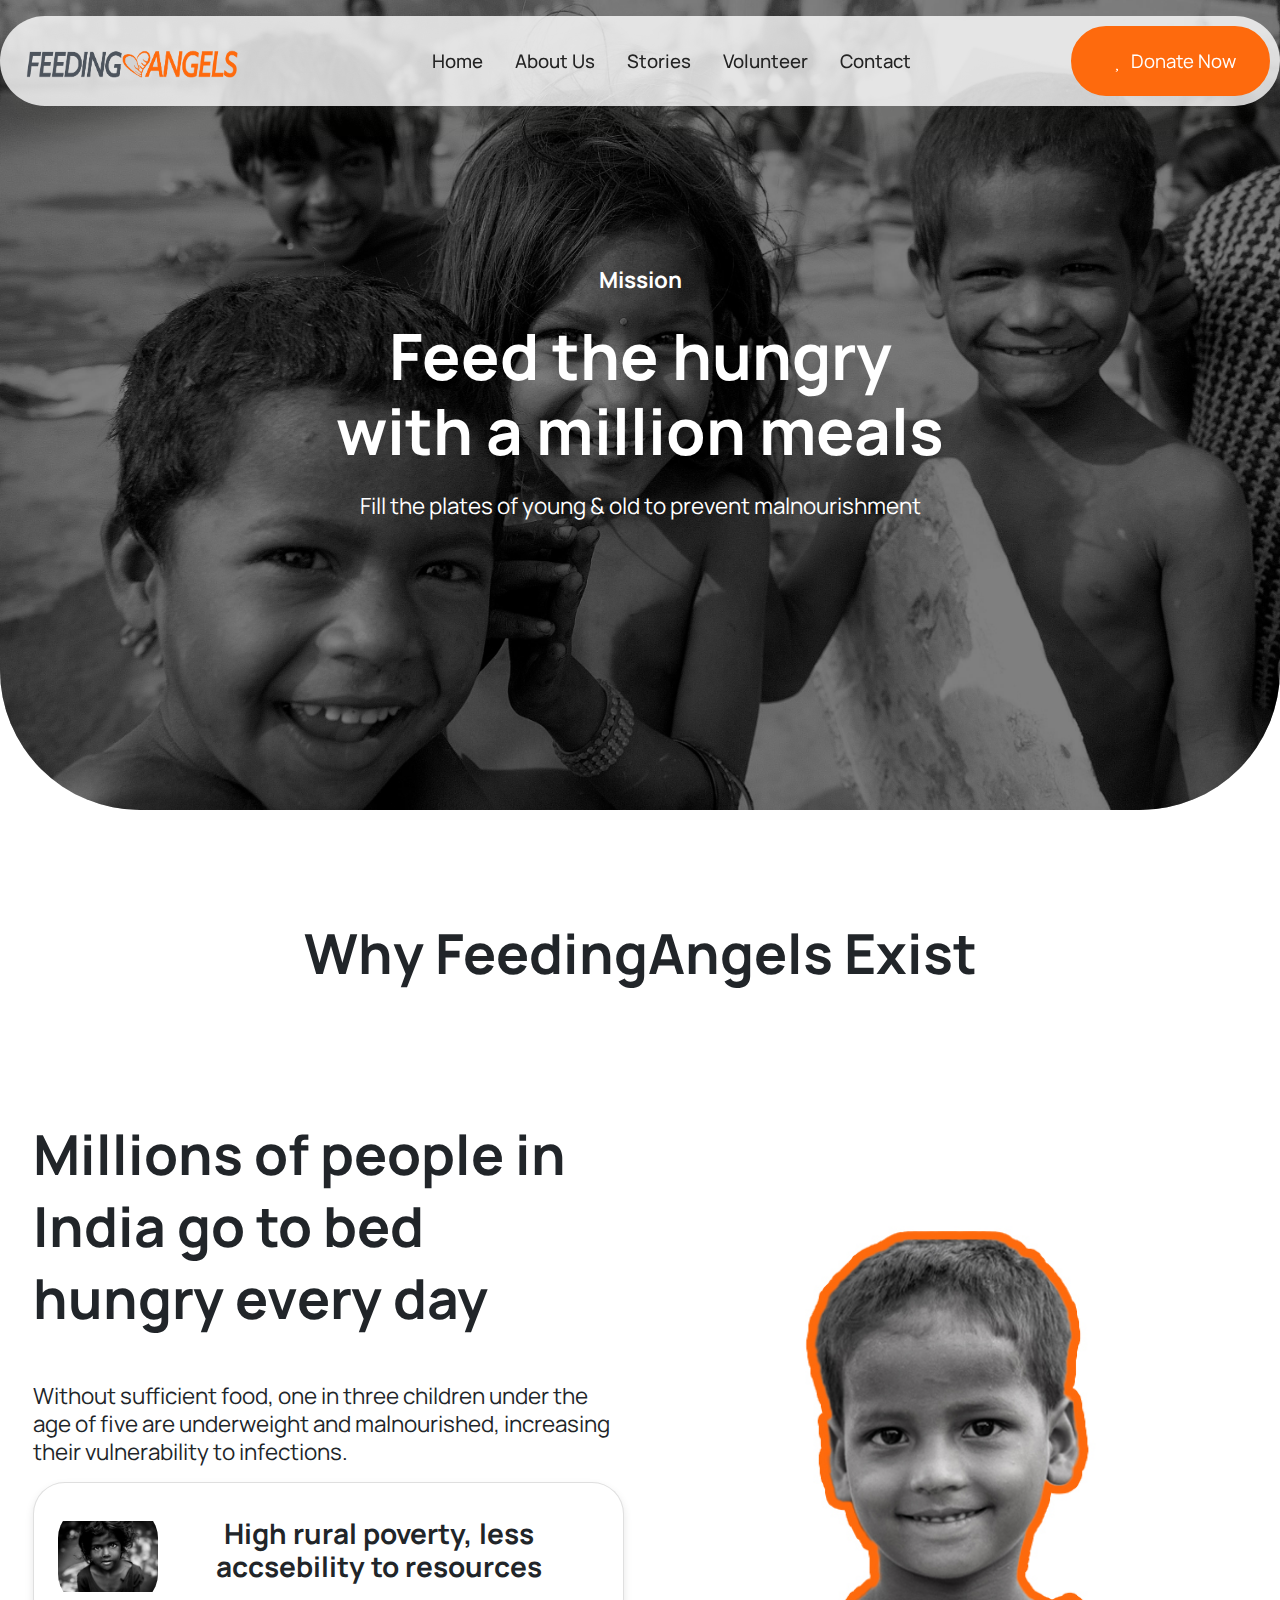
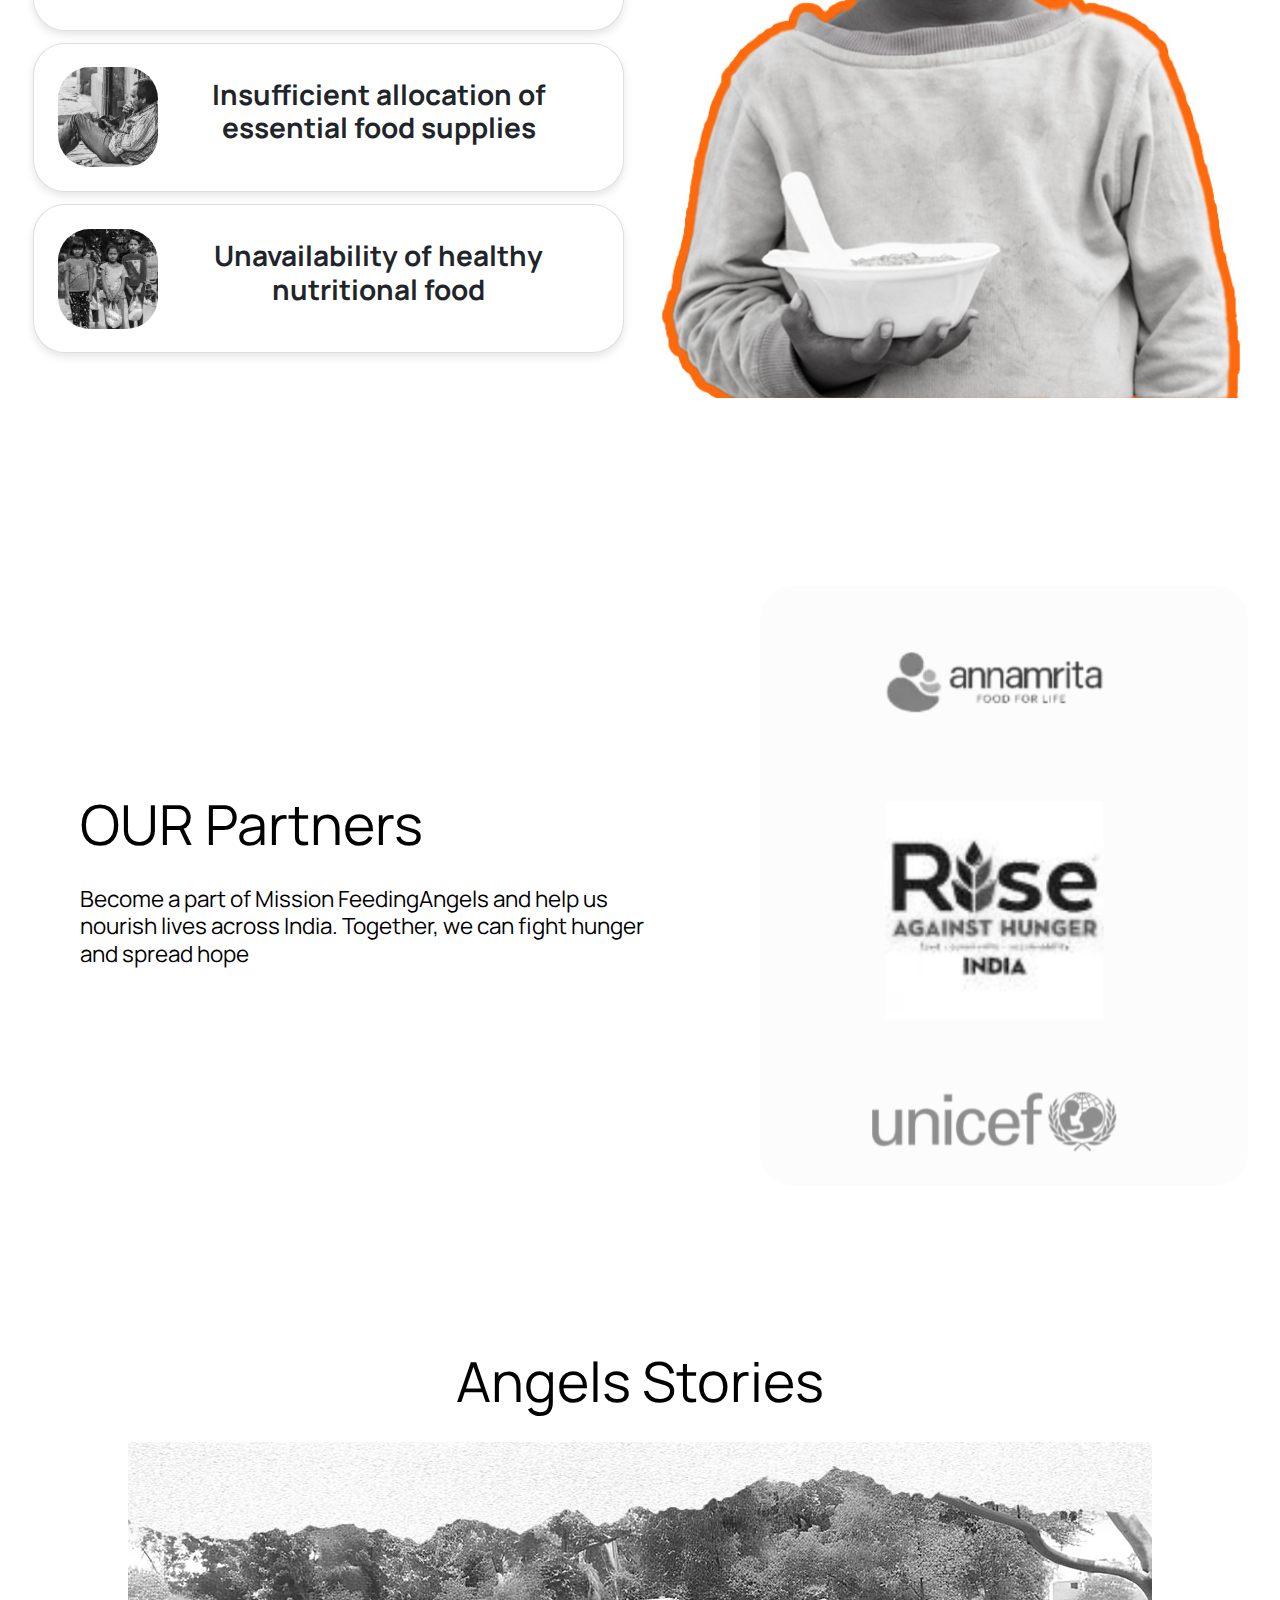
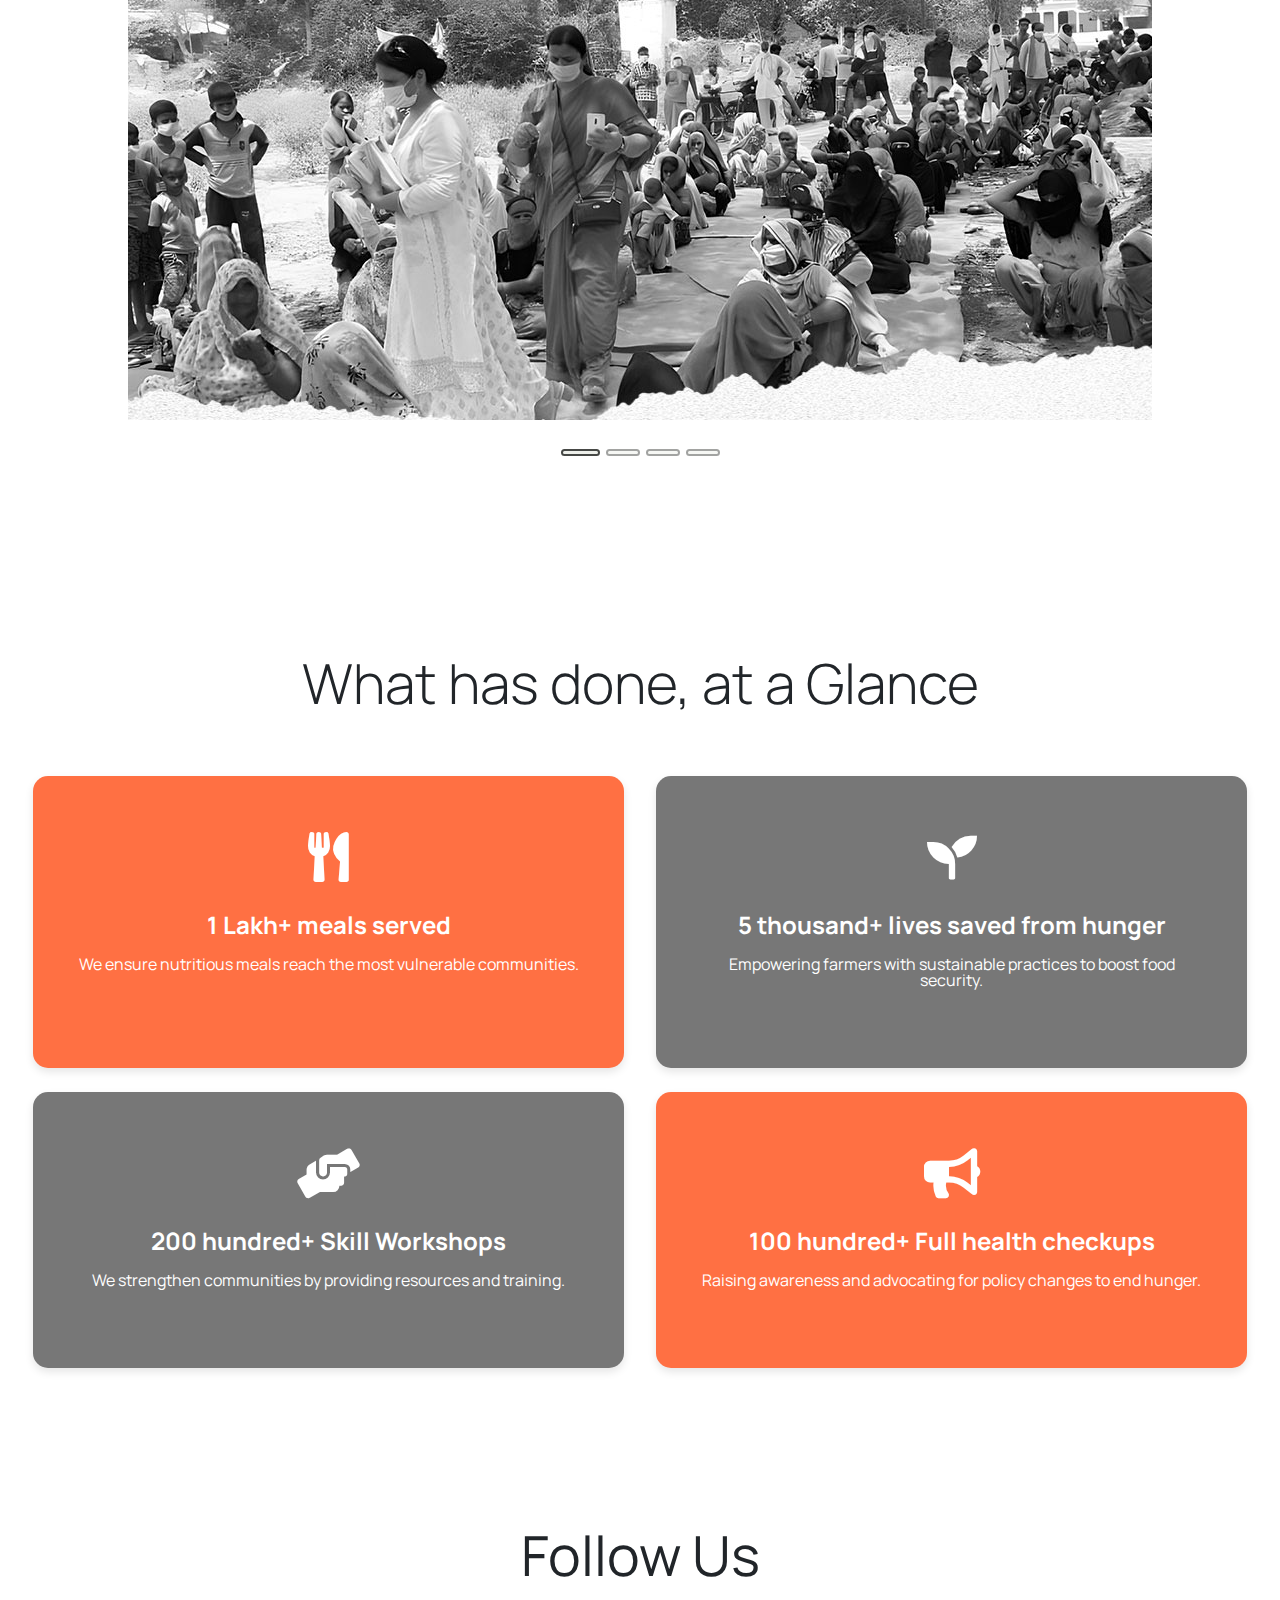
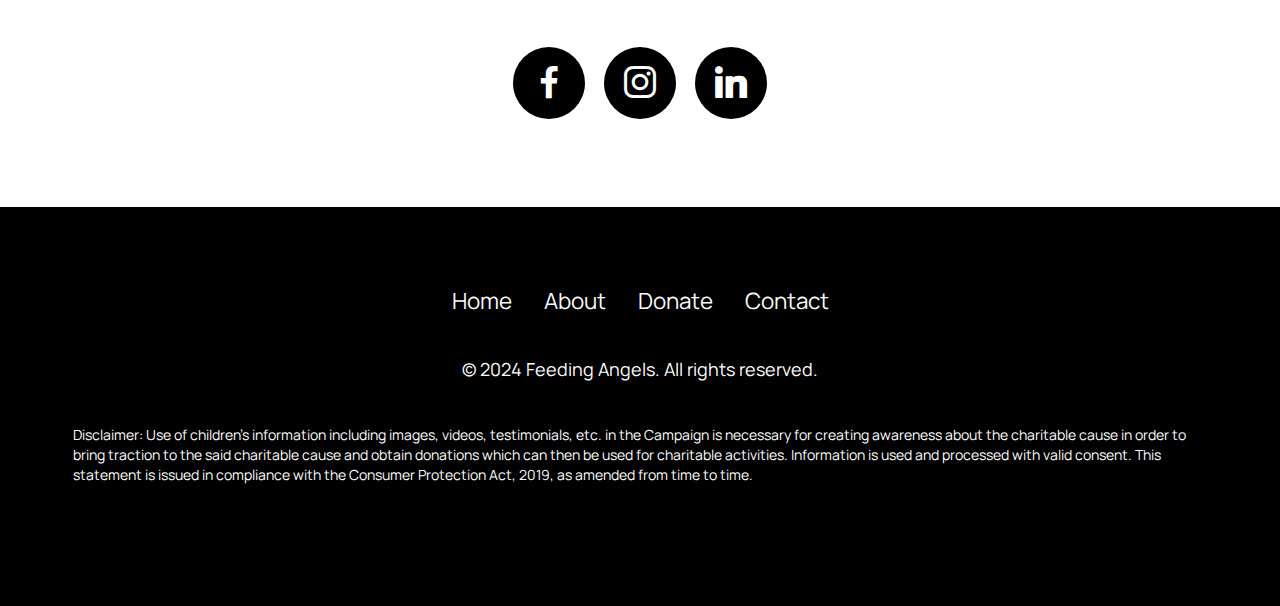
==== commit edc99dbc: "scasa" ====
--- a/aboutUs.html
+++ b/aboutUs.html
@@ -50,24 +50,29 @@
 
 
         <script async src="https://tally.so/widgets/embed.js"></script>
+        <script type="text/javascript" defer src="https://donorbox.org/install-popup-button.js"
+            id="donorbox-popup-button-installer"> </script>
+        <script> window.DonorBox = { widgetLinkClassName: 'custom-dbox-popup' } </script>
 
         <!-- Meta Pixel Code -->
-<script>
-    !function(f,b,e,v,n,t,s)
-    {if(f.fbq)return;n=f.fbq=function(){n.callMethod?
-    n.callMethod.apply(n,arguments):n.queue.push(arguments)};
-    if(!f._fbq)f._fbq=n;n.push=n;n.loaded=!0;n.version='2.0';
-    n.queue=[];t=b.createElement(e);t.async=!0;
-    t.src=v;s=b.getElementsByTagName(e)[0];
-    s.parentNode.insertBefore(t,s)}(window, document,'script',
-    'https://connect.facebook.net/en_US/fbevents.js');
-    fbq('init', '371041482727524');
-    fbq('track', 'PageView');
-    </script>
-    <noscript><img height="1" width="1" style="display:none"
-    src="https://www.facebook.com/tr?id=371041482727524&ev=PageView&noscript=1"
-    /></noscript>
-    <!-- End Meta Pixel Code -->
+        <script>
+            !function (f, b, e, v, n, t, s) {
+                if (f.fbq) return; n = f.fbq = function () {
+                    n.callMethod ?
+                    n.callMethod.apply(n, arguments) : n.queue.push(arguments)
+                };
+                if (!f._fbq) f._fbq = n; n.push = n; n.loaded = !0; n.version = '2.0';
+                n.queue = []; t = b.createElement(e); t.async = !0;
+                t.src = v; s = b.getElementsByTagName(e)[0];
+                s.parentNode.insertBefore(t, s)
+            }(window, document, 'script',
+                'https://connect.facebook.net/en_US/fbevents.js');
+            fbq('init', '1234445874257028');
+            fbq('track', 'PageView');
+        </script>
+        <noscript><img height="1" width="1" style="display:none"
+                src="https://www.facebook.com/tr?id=1234445874257028&ev=PageView&noscript=1" /></noscript>
+        <!-- End Meta Pixel Code -->
 
     </head>
 
@@ -115,7 +120,8 @@
                                     href="https://blog.feedingangels.charity/">Stories</a>
                             </li>
                             <li class="nav-item">
-                                <a class="nav-link link text-black display-4" href="https://forms.gle/hZBB69gLQ95yy6NG6">Volunteer</a>
+                                <a class="nav-link link text-black display-4"
+                                    href="https://forms.gle/hZBB69gLQ95yy6NG6">Volunteer</a>
                             </li>
                             <li class="nav-item">
                                 <a class="nav-link link text-black display-4"
@@ -124,8 +130,10 @@
                         </ul>
 
                         <div class="navbar-buttons mbr-section-btn">
-                            <a class="btn btn-primary display-4" data-tally-open="3ELkbo" data-tally-layout="modal"
-                                data-tally-hide-title="1" data-tally-emoji-animation="none" href="https://#">Donate
+                            <a class="custom-dbox-popup btn btn-primary display-4" data-tally-open="3ELkbo"
+                                data-tally-layout="modal" data-tally-width="800" data-tally-hide-title="1"
+                                data-tally-emoji-animation="none"
+                                href="https://donorbox.org/slashing-the-hunger-for-everyone"> <i class="fa-solid fa-heart" style="margin: 0 10px;"></i>Donate
                                 Now</a>
                         </div>
                     </div>
@@ -193,7 +201,8 @@
                         </div>
                         <div class="card" id="card-cont">
                             <div class="card-img-wrapper">
-                                <img src="assets/images/efe4aa0d-2586-40e6-a651-f49370230a11.jpg" class="card-img" alt="Placeholder Image">
+                                <img src="assets/images/efe4aa0d-2586-40e6-a651-f49370230a11.jpg" class="card-img"
+                                    alt="Placeholder Image">
                             </div>
                             <div class="card-body">
                                 <h3 class="card-title">Insufficient allocation of essential food supplies</h3>
@@ -201,16 +210,16 @@
                         </div>
                         <div class="card" id="card-cont">
                             <div class="card-img-wrapper">
-                                <img src="assets/images/fa92856b-2355-43e5-81ca-81e4af91b50f.jpg" class="card-img" alt="Placeholder Image">
+                                <img src="assets/images/fa92856b-2355-43e5-81ca-81e4af91b50f.jpg" class="card-img"
+                                    alt="Placeholder Image">
                             </div>
                             <div class="card-body">
                                 <h3 class="card-title">Unavailability of healthy nutritional food</h3>
                             </div>
                         </div>
                     </div>
-                    <div class="col-md-6 text-center" id="w3w2rq2" >
-                        <img src="assets/images/side.jpg" class="img-fluid rounded spec"
-                            alt="Placeholder Image">
+                    <div class="col-md-6 text-center" id="w3w2rq2">
+                        <img src="assets/images/side.jpg" class="img-fluid rounded spec" alt="Placeholder Image">
                     </div>
                 </div>
 
--- a/add_style.css
+++ b/add_style.css
@@ -4,6 +4,7 @@
     background-repeat: no-repeat;
     background-size: cover;
     /* background-position-x: -180px; */
+    /* align-items: center !important; */
 }
 
 #cwqdqwsqw {
@@ -14,8 +15,18 @@
     background-size: cover;
 }
 
-.cid-uj8blje2Qz{
+.cid-uj8blje2Qz {
     padding-bottom: 0 !important;
+}
+
+.new_home {
+    display: flex;
+    align-items: center;
+    justify-content: space-around;
+}
+
+.new_home>.row {
+    min-width: 50%;
 }
 
 
@@ -42,12 +53,12 @@
     background: #fe6a0d;
     position: absolute;
     bottom: 24px;
-    left: -18px;
-    height: 70%;
-    width: 6px;
+    left: 24%;
+    height: 6%;
+    width: 30%;
 }
 
-#call-to-action-1-uj8bljhbyN{
+#call-to-action-1-uj8bljhbyN {
     margin-top: 120px;
 }
 
@@ -149,7 +160,7 @@
 
 
 
-@media screen and (max-width: 600px) {
+@media screen and (max-width: 768px) {
     #hero-16-uj8bljdBwY {
         background-position-x: -180px !important;
     }
@@ -168,4 +179,10 @@
         border-radius: 0 0 40px 40px !important;
         min-height: 80vh !important;
     }
+
+    .new_home {
+        flex-wrap: wrap;
+        margin-top: 6rem;
+    }
+
 }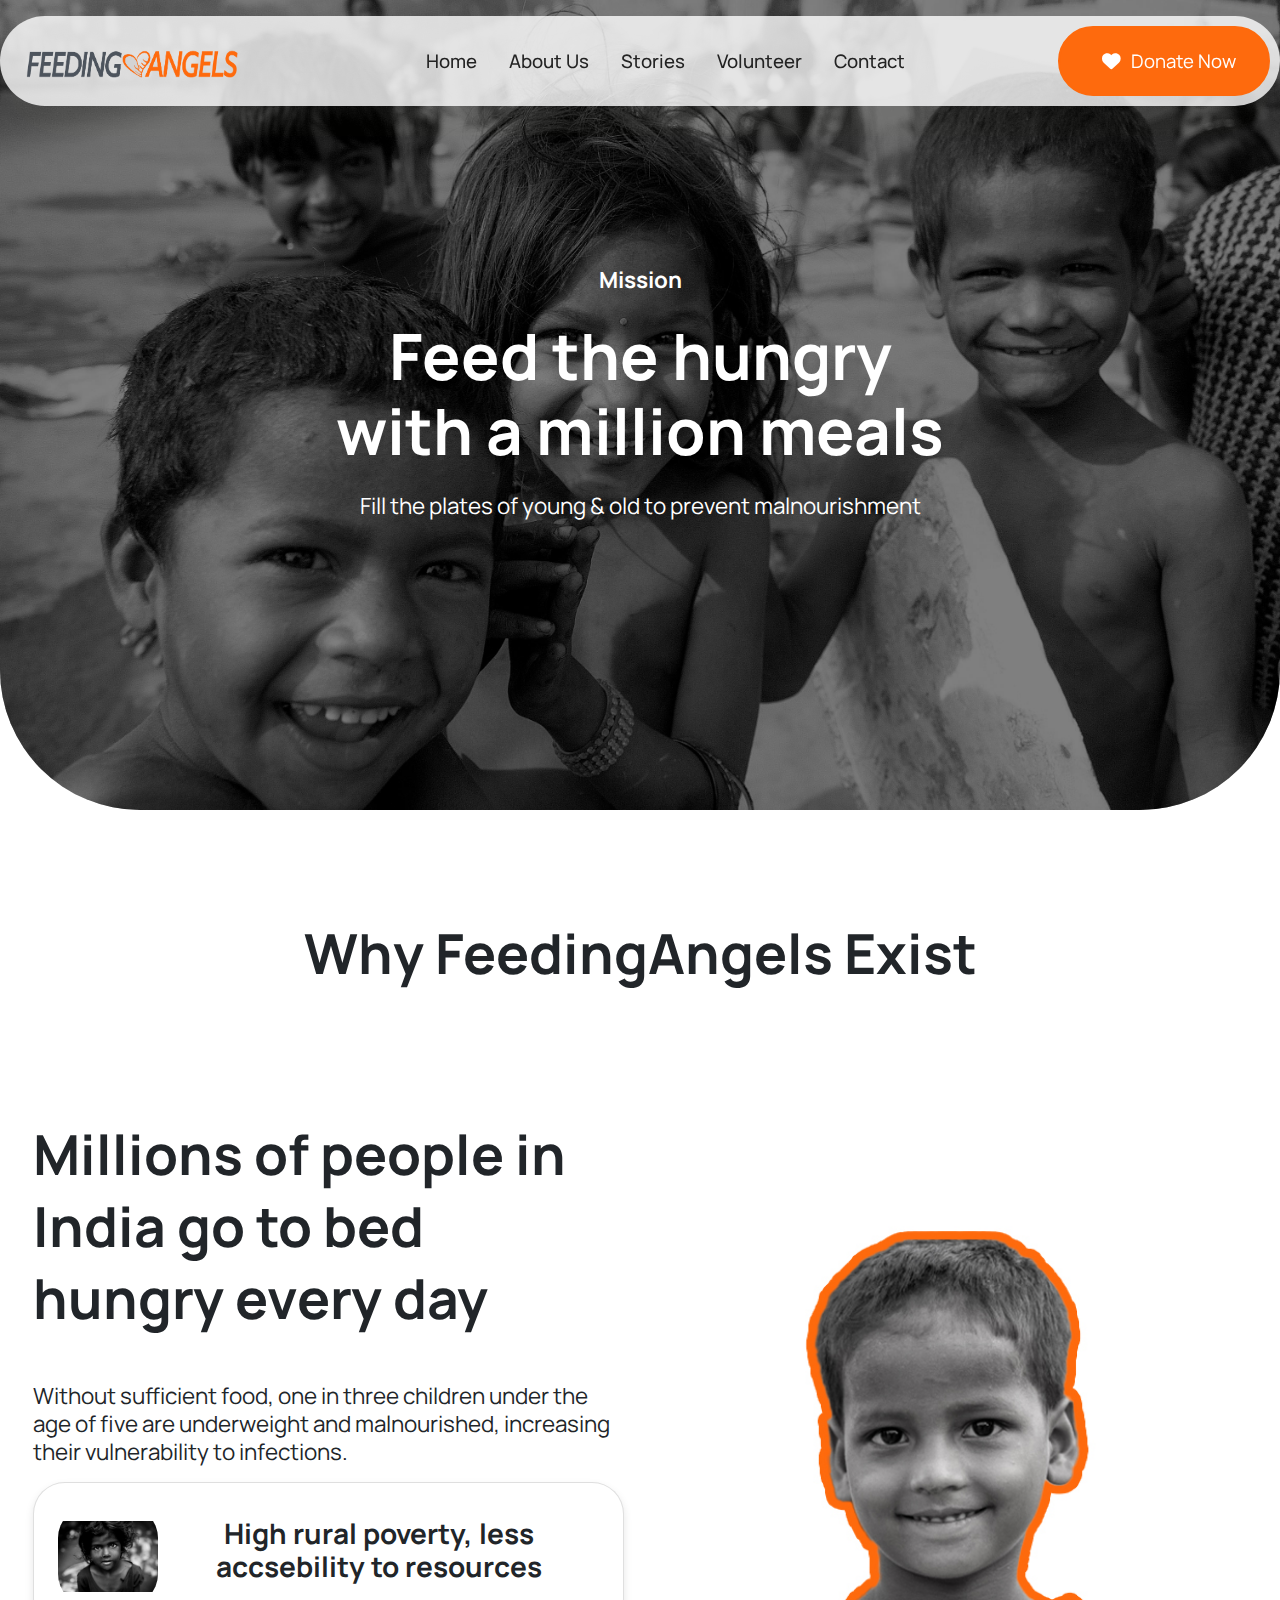
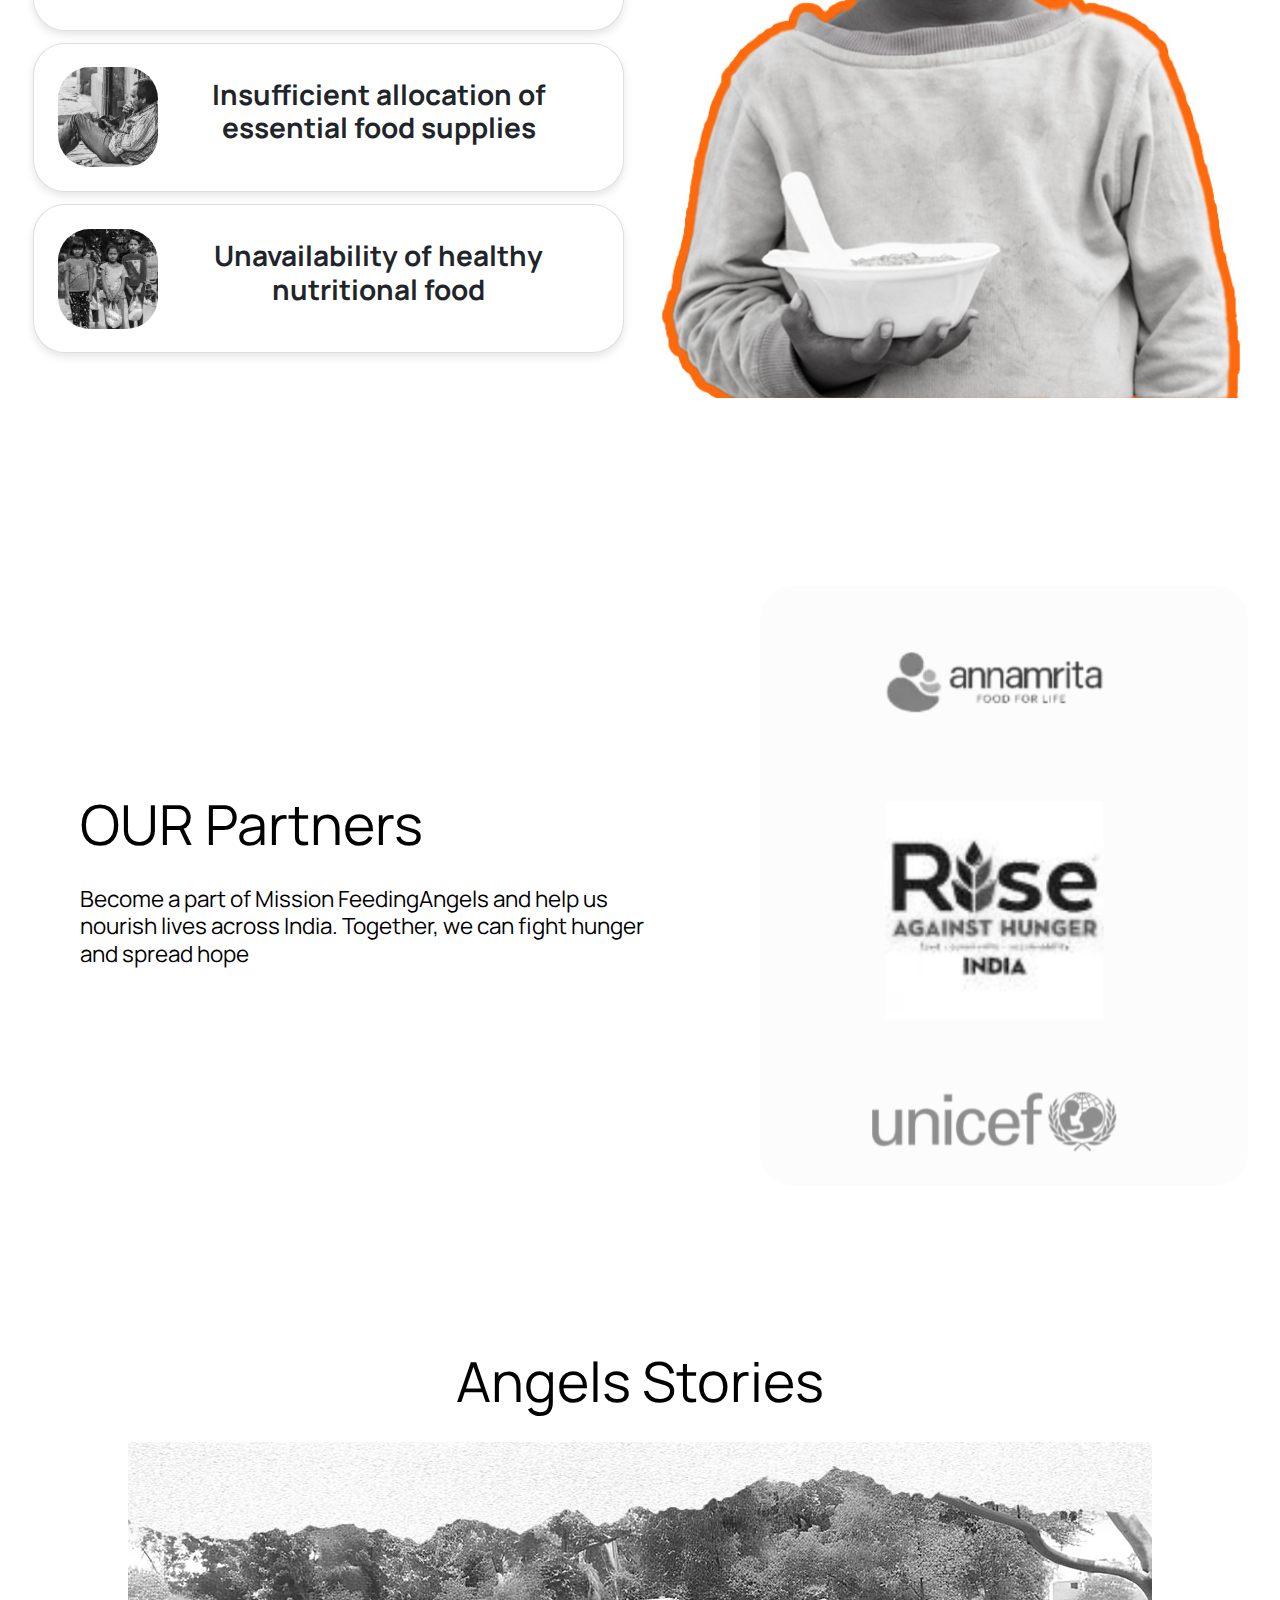
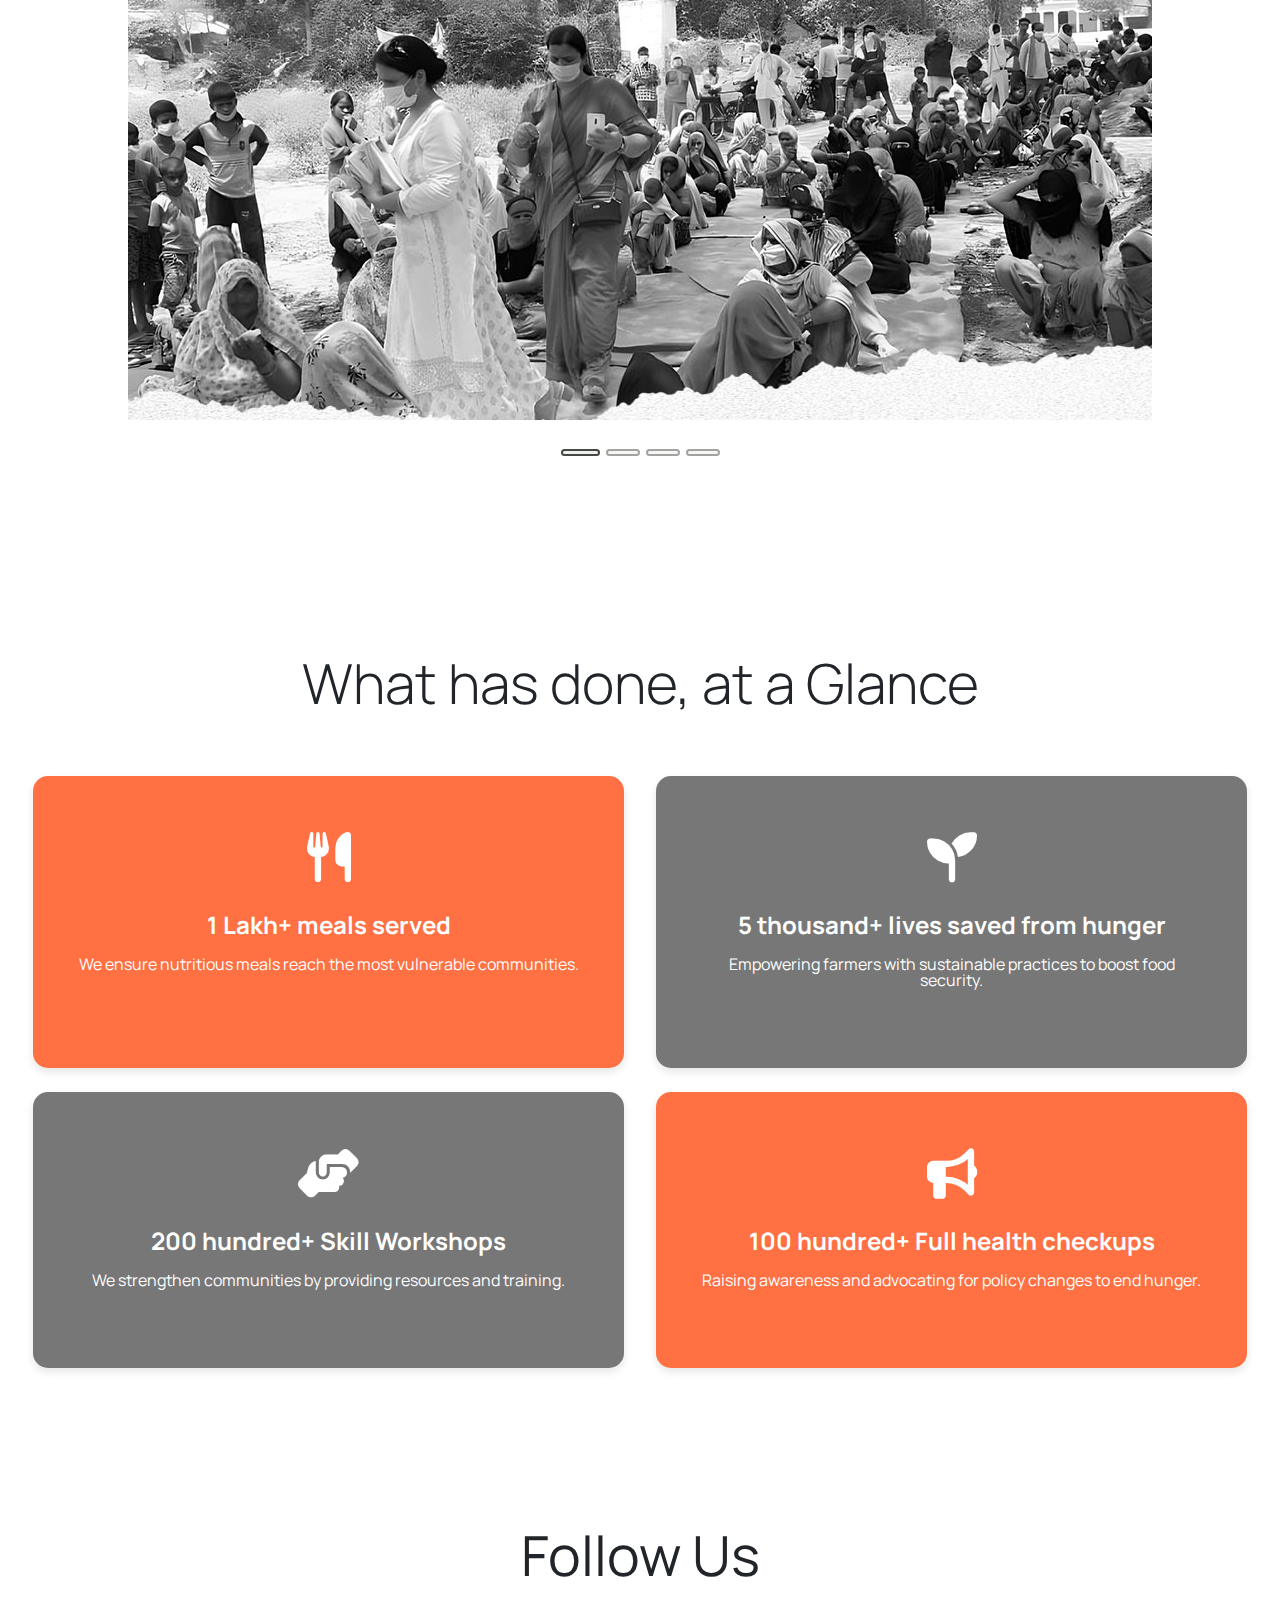
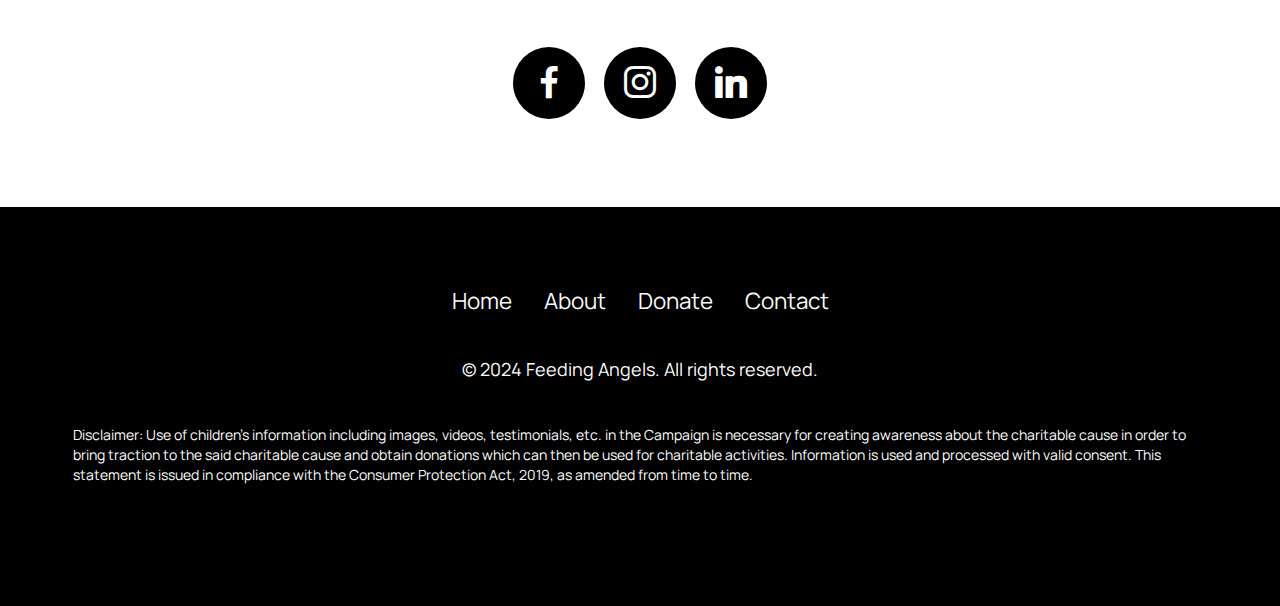
==== commit 0b61735a: "sadfas" ====
--- a/aboutUs.html
+++ b/aboutUs.html
@@ -36,6 +36,8 @@
         <link rel="stylesheet" href="https://stackpath.bootstrapcdn.com/bootstrap/4.5.2/css/bootstrap.min.css">
         <!-- Font Awesome -->
         <link rel="stylesheet" href="https://cdnjs.cloudflare.com/ajax/libs/font-awesome/5.15.4/css/all.min.css">
+
+        <link href="https://cdnjs.cloudflare.com/ajax/libs/font-awesome/6.4.0/css/all.min.css" rel="stylesheet">
         <!-- Custom CSS -->
         <link rel="stylesheet" href="styles.css">
         <link rel="preload"
@@ -59,7 +61,7 @@
             !function (f, b, e, v, n, t, s) {
                 if (f.fbq) return; n = f.fbq = function () {
                     n.callMethod ?
-                    n.callMethod.apply(n, arguments) : n.queue.push(arguments)
+                        n.callMethod.apply(n, arguments) : n.queue.push(arguments)
                 };
                 if (!f._fbq) f._fbq = n; n.push = n; n.loaded = !0; n.version = '2.0';
                 n.queue = []; t = b.createElement(e); t.async = !0;
@@ -133,7 +135,8 @@
                             <a class="custom-dbox-popup btn btn-primary display-4" data-tally-open="3ELkbo"
                                 data-tally-layout="modal" data-tally-width="800" data-tally-hide-title="1"
                                 data-tally-emoji-animation="none"
-                                href="https://donorbox.org/slashing-the-hunger-for-everyone"> <i class="fa-solid fa-heart" style="margin: 0 10px;"></i>Donate
+                                href="https://donorbox.org/slashing-the-hunger-for-everyone"> <i
+                                    class="fa-solid fa-heart" style="margin: 0 10px;"></i>Donate
                                 Now</a>
                         </div>
                     </div>
